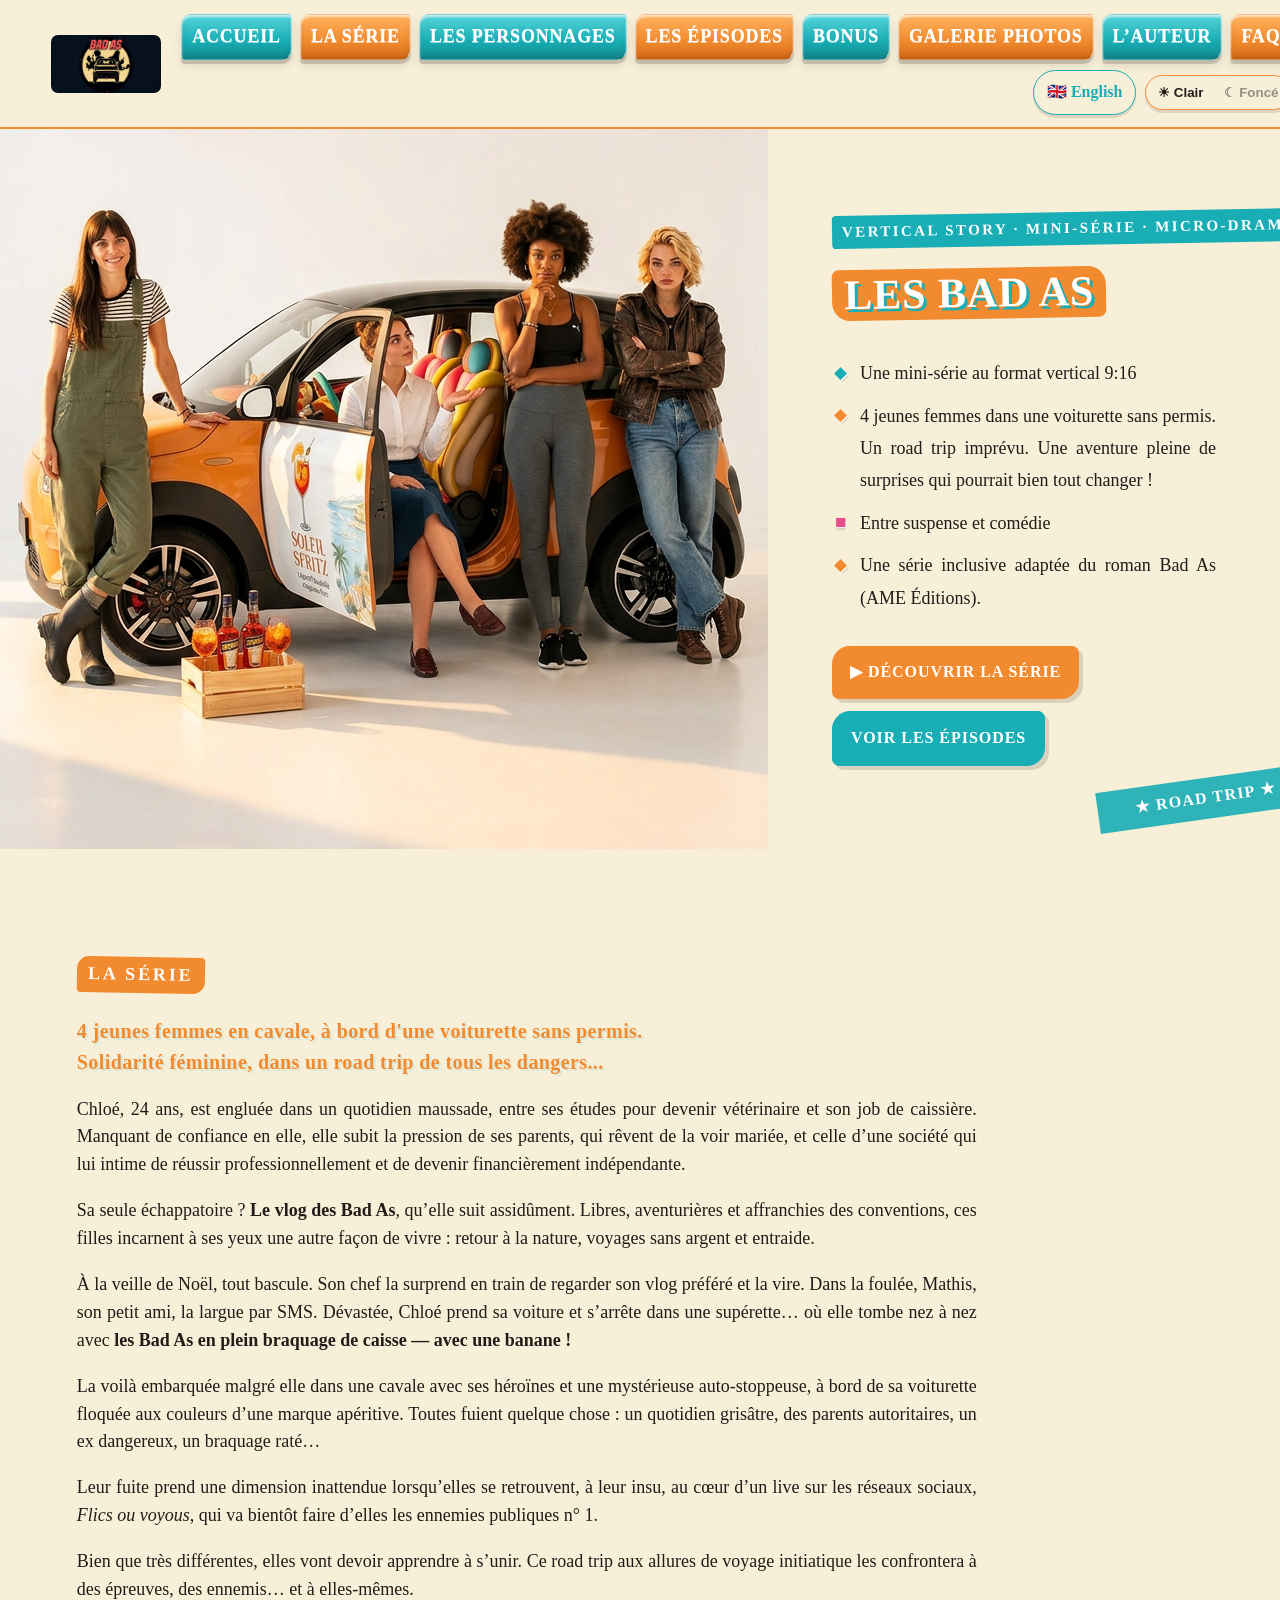
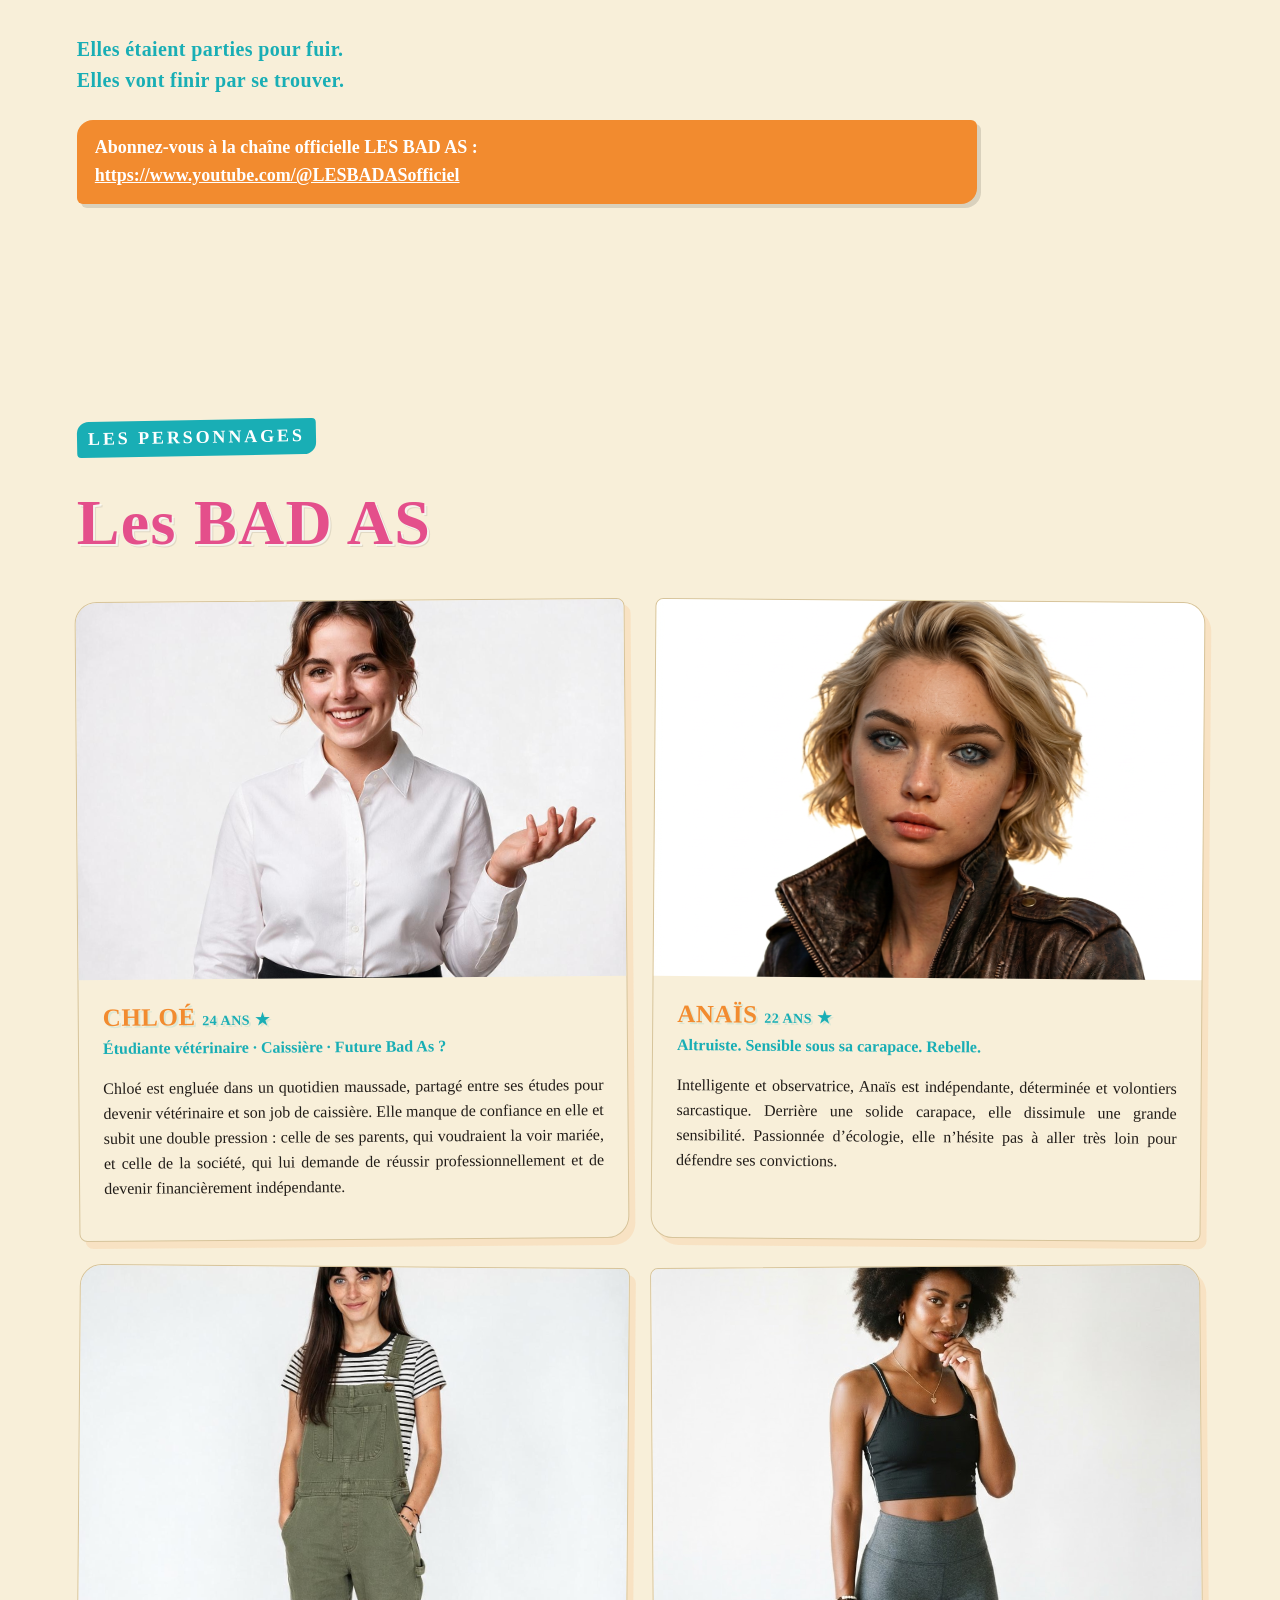
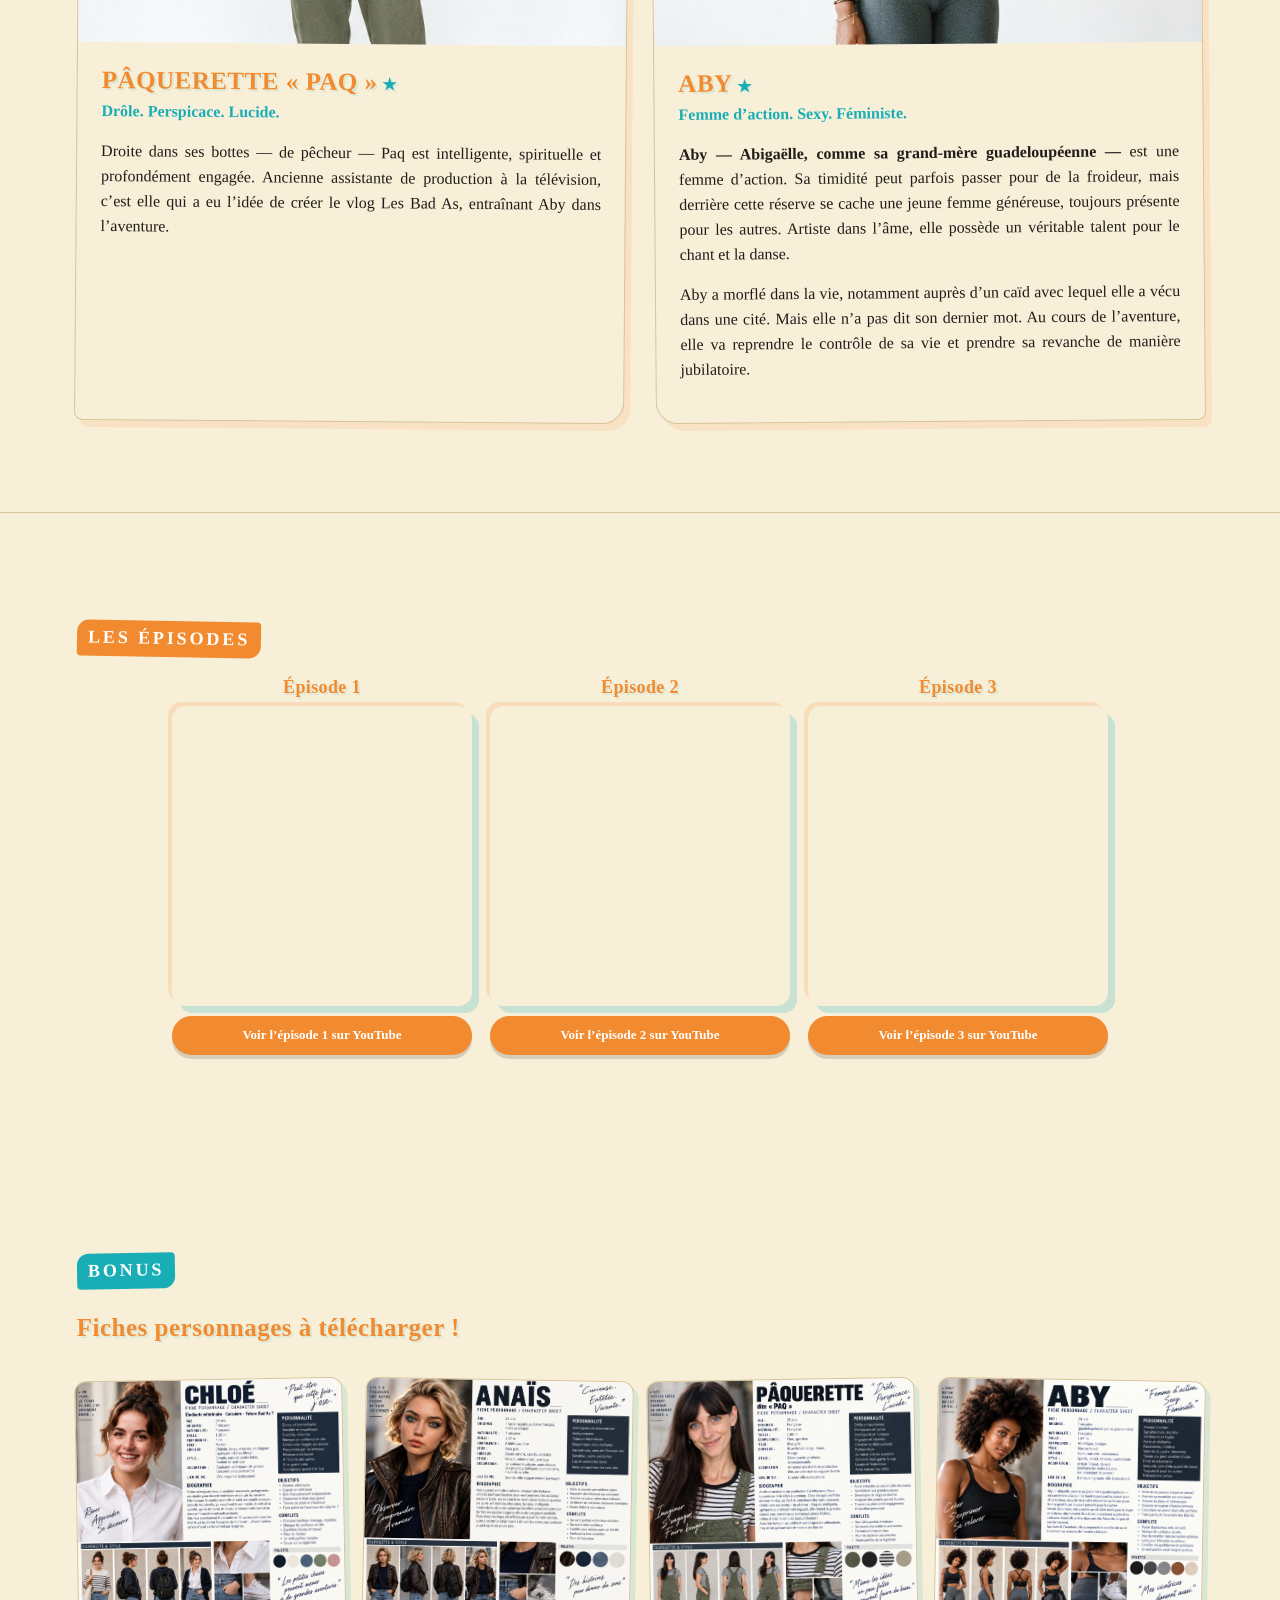
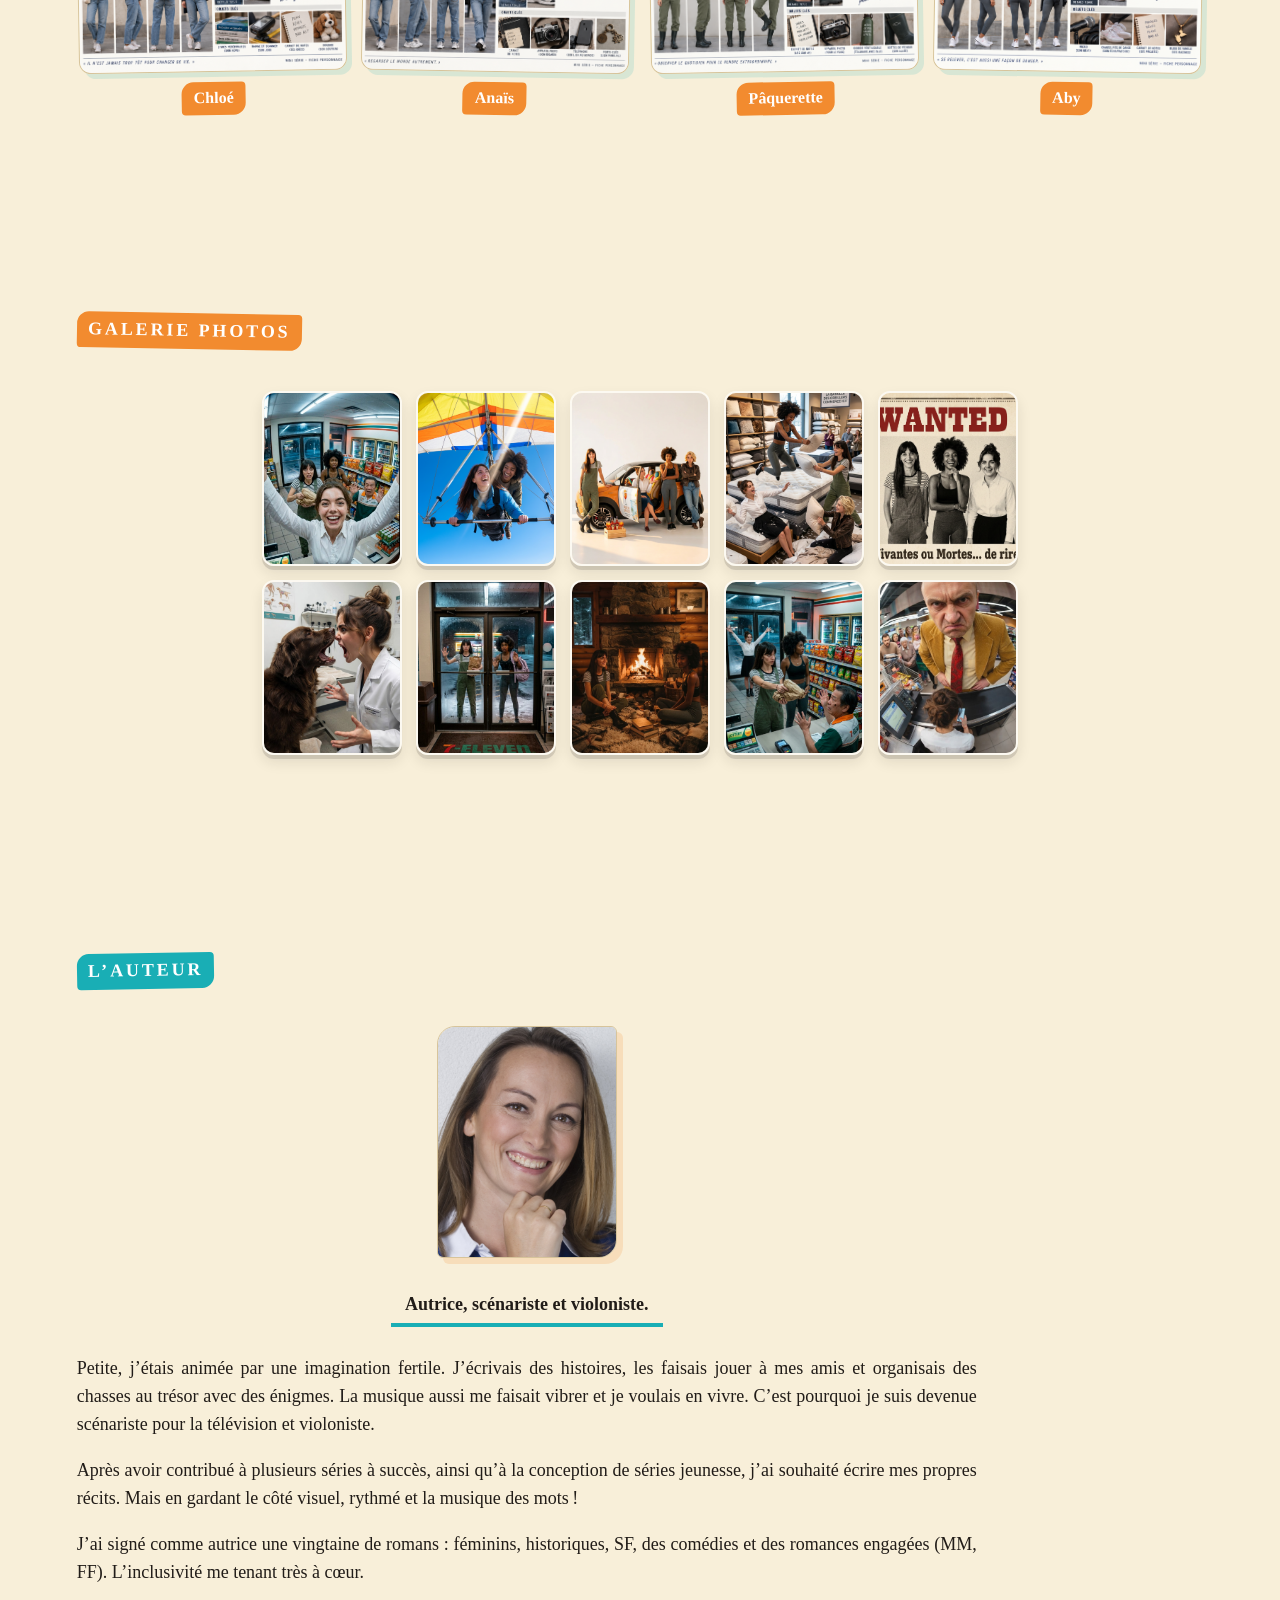
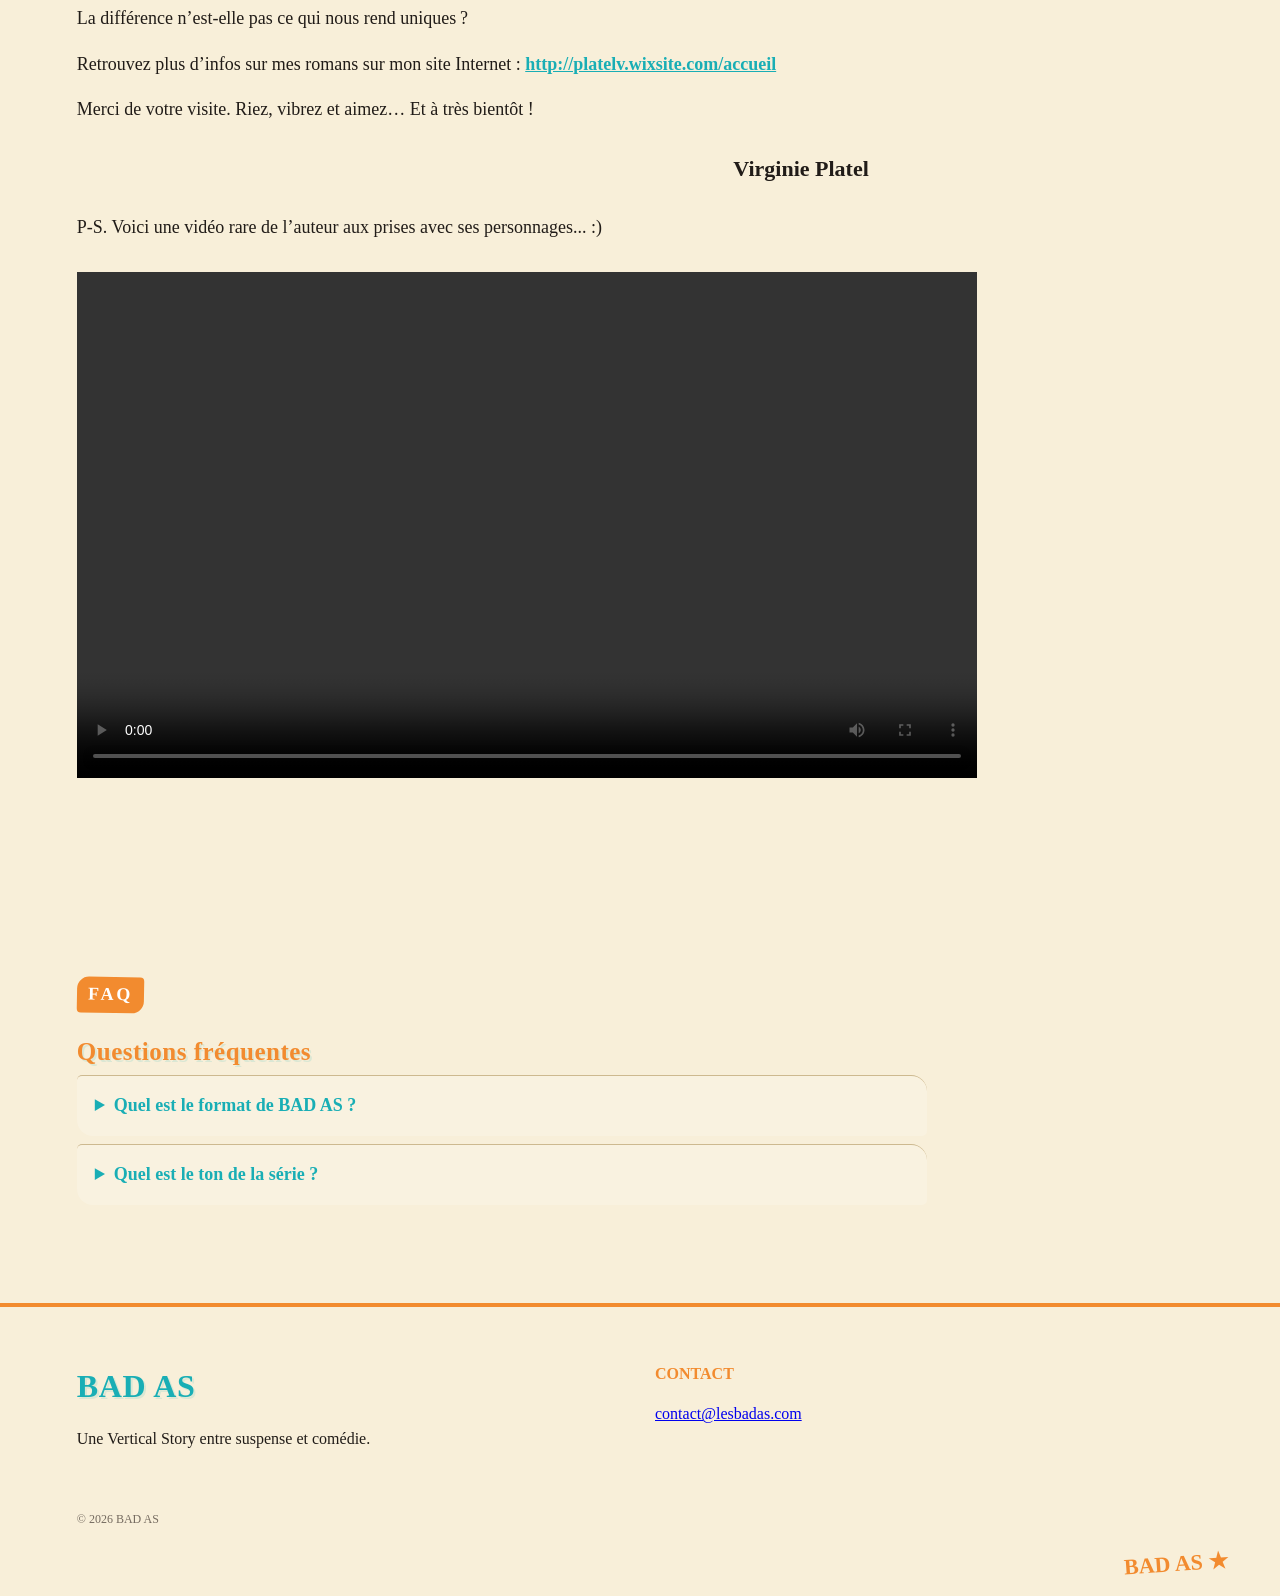
==== index.html @ dbd44d68 "Add privacy-friendly GoatCounter analytics" ====
<!doctype html>
<html lang="fr">
<head>
<meta charset="utf-8"><meta name="viewport" content="width=device-width,initial-scale=1">
<title>BAD AS — La mini-série</title>
<meta name="description" content="BAD AS, une Vertical Story entre suspense et comédie. Quatre femmes embarquées malgré elles dans un road trip.">
<meta property="og:type" content="website">
<meta property="og:site_name" content="LES BAD AS">
<meta property="og:title" content="LES BAD AS — La mini-série">
<meta property="og:description" content="4 jeunes femmes. Une voiturette sans permis. Un road trip imprévu… Une aventure qui pourrait bien tout changer !">
<meta property="og:url" content="https://lesbadas.com/">
<meta property="og:image" content="https://lesbadas.com/Bad%20as%203.png">
<meta property="og:image:alt" content="LES BAD AS">
<meta name="twitter:card" content="summary_large_image">
<meta name="twitter:title" content="LES BAD AS — La mini-série">
<meta name="twitter:description" content="4 jeunes femmes. Une voiturette sans permis. Un road trip imprévu… Une aventure qui pourrait bien tout changer !">
<meta name="twitter:image" content="https://lesbadas.com/Bad%20as%203.png">
<link rel="stylesheet" href="style.css">
<script data-goatcounter="https://lesbadas.goatcounter.com/count" async src="//gc.zgo.at/count.js"></script>
</head>
<body>
<header class="top"><a class="brand brand-logo" href="#accueil" aria-label="Les Bad As — Accueil"><img src="logo.jpg" alt="Logo Les Bad As"></a><button class="menu" aria-label="Menu">☰</button>
<nav><a href="#accueil">Accueil</a><a href="#serie">La série</a><a href="#personnages">Les Personnages</a><a href="#episodes">Les épisodes</a><a href="#bonus">Bonus</a><a href="#galerie">Galerie Photos</a><a href="#auteur">L’auteur</a><a href="#faq">FAQ</a></nav><a class="lang-toggle" href="en.html" aria-label="English version">🇬🇧 English</a><button class="theme-toggle" type="button" aria-label="Changer le thème" aria-pressed="false"><span>☀ Clair</span><span>☾ Foncé</span></button></header>
<main>
<section id="accueil" class="hero"><div class="hero-img"><img src="home.png" alt="Les quatre héroïnes de BAD AS devant leur voiture"></div>
<div class="hero-copy"><p class="kicker">VERTICAL STORY · MINI-SÉRIE · MICRO-DRAMA</p><h1>LES BAD AS</h1><div class="hero-intro hero-diamonds"><p>Une mini-série au format vertical 9:16</p><p>4 jeunes femmes dans une voiturette sans permis. Un road trip imprévu. Une aventure pleine de surprises qui pourrait bien tout changer !</p><p>Entre suspense et comédie</p><p>Une série inclusive adaptée du roman Bad As (AME Éditions).</p></div><div class="actions"><a class="btn" href="#serie">Découvrir la série</a><a class="btn ghost" href="#episodes">Voir les épisodes</a></div></div></section>
<section id="serie" class="section"><p class="eyebrow">La série</p><h2>4 jeunes femmes en cavale, à bord d'une voiturette sans permis.<br>Solidarité féminine, dans un road trip de tous les dangers...</h2>
<div class="story"><p>Chloé, 24 ans, est engluée dans un quotidien maussade, entre ses études pour devenir vétérinaire et son job de caissière. Manquant de confiance en elle, elle subit la pression de ses parents, qui rêvent de la voir mariée, et celle d’une société qui lui intime de réussir professionnellement et de devenir financièrement indépendante.</p><p>Sa seule échappatoire ? <strong>Le vlog des Bad As</strong>, qu’elle suit assidûment. Libres, aventurières et affranchies des conventions, ces filles incarnent à ses yeux une autre façon de vivre : retour à la nature, voyages sans argent et entraide.</p><p>À la veille de Noël, tout bascule. Son chef la surprend en train de regarder son vlog préféré et la vire. Dans la foulée, Mathis, son petit ami, la largue par SMS. Dévastée, Chloé prend sa voiture et s’arrête dans une supérette… où elle tombe nez à nez avec <strong>les Bad As en plein braquage de caisse — avec une banane !</strong></p><p>La voilà embarquée malgré elle dans une cavale avec ses héroïnes et une mystérieuse auto-stoppeuse, à bord de sa voiturette floquée aux couleurs d’une marque apéritive. Toutes fuient quelque chose : un quotidien grisâtre, des parents autoritaires, un ex dangereux, un braquage raté…</p><p>Leur fuite prend une dimension inattendue lorsqu’elles se retrouvent, à leur insu, au cœur d’un live sur les réseaux sociaux, <em>Flics ou voyous</em>, qui va bientôt faire d’elles les ennemies publiques n° 1.</p><p>Bien que très différentes, elles vont devoir apprendre à s’unir. Ce road trip aux allures de voyage initiatique les confrontera à des épreuves, des ennemis… et à elles-mêmes.</p><blockquote>Elles étaient parties pour fuir.<br>Elles vont finir par se trouver.</blockquote><p class="youtube-subscribe"><strong>Abonnez-vous à la chaîne officielle LES BAD AS :</strong><br><a href="https://www.youtube.com/@LESBADASofficiel" target="_blank" rel="noopener">https://www.youtube.com/@LESBADASofficiel</a></p></div></section>
<section id="personnages" class="section alt"><p class="eyebrow">Les personnages</p><h2>Les BAD AS</h2><div class="cards">
<article class="card"><img src="chloe.jpg" alt="Chloé"><div><h3>Chloé <small>24 ans</small></h3><b>Étudiante vétérinaire · Caissière · Future Bad As ?</b><p>Chloé est engluée dans un quotidien maussade, partagé entre ses études pour devenir vétérinaire et son job de caissière. Elle manque de confiance en elle et subit une double pression : celle de ses parents, qui voudraient la voir mariée, et celle de la société, qui lui demande de réussir professionnellement et de devenir financièrement indépendante.</p></div></article>
<article class="card"><img src="anais.png" alt="Anaïs"><div><h3>Anaïs <small>22 ans</small></h3><b>Altruiste. Sensible sous sa carapace. Rebelle.</b><p>Intelligente et observatrice, Anaïs est indépendante, déterminée et volontiers sarcastique. Derrière une solide carapace, elle dissimule une grande sensibilité. Passionnée d’écologie, elle n’hésite pas à aller très loin pour défendre ses convictions.</p></div></article>
<article class="card"><img src="paq.png" alt="Pâquerette, dite Paq"><div><h3>Pâquerette « Paq »</h3><b>Drôle. Perspicace. Lucide.</b><p>Droite dans ses bottes — de pêcheur — Paq est intelligente, spirituelle et profondément engagée. Ancienne assistante de production à la télévision, c’est elle qui a eu l’idée de créer le vlog Les Bad As, entraînant Aby dans l’aventure.</p></div></article>
<article class="card"><img src="aby.jpg" alt="Aby"><div><h3>Aby</h3><b>Femme d’action. Sexy. Féministe.</b><p><strong>Aby — Abigaëlle, comme sa grand-mère guadeloupéenne —</strong> est une femme d’action. Sa timidité peut parfois passer pour de la froideur, mais derrière cette réserve se cache une jeune femme généreuse, toujours présente pour les autres. Artiste dans l’âme, elle possède un véritable talent pour le chant et la danse.</p><p>Aby a morflé dans la vie, notamment auprès d’un caïd avec lequel elle a vécu dans une cité. Mais elle n’a pas dit son dernier mot. Au cours de l’aventure, elle va reprendre le contrôle de sa vie et prendre sa revanche de manière jubilatoire.</p></div></article>
</div></section>
<section id="episodes" class="section coming"><p class="eyebrow">Les épisodes</p><div class="episodes-grid">
<article class="episode-card"><h2>Épisode 1</h2><div class="episode-video"><iframe src="https://www.youtube.com/embed/qtg-PCr-9Xs" title="BAD AS — Épisode 1" loading="lazy" allow="accelerometer; autoplay; clipboard-write; encrypted-media; gyroscope; picture-in-picture; web-share" allowfullscreen></iframe></div><p class="episode-youtube"><a href="https://www.youtube.com/watch?v=qtg-PCr-9Xs&amp;list=PLMABTcB6hFZA" target="_blank" rel="noopener">Voir l’épisode 1 sur YouTube</a></p></article>
<article class="episode-card"><h2>Épisode 2</h2><div class="episode-video"><iframe src="https://www.youtube.com/embed/j_F7Ehw9FWA" title="BAD AS — Épisode 2" loading="lazy" allow="accelerometer; autoplay; clipboard-write; encrypted-media; gyroscope; picture-in-picture; web-share" allowfullscreen></iframe></div><p class="episode-youtube"><a href="https://www.youtube.com/watch?v=j_F7Ehw9FWA&amp;list=PLMABTcB6hFZA&amp;index=2" target="_blank" rel="noopener">Voir l’épisode 2 sur YouTube</a></p></article>
<article class="episode-card"><h2>Épisode 3</h2><div class="episode-video"><iframe src="https://www.youtube.com/embed/-G6mFnkX4d4" title="BAD AS — Épisode 3" loading="lazy" allowfullscreen></iframe></div><p class="episode-youtube"><a href="https://www.youtube.com/watch?v=-G6mFnkX4d4&amp;list=PLMABTcB6hFZA&amp;index=3" target="_blank" rel="noopener">Voir l’épisode 3 sur YouTube</a></p></article>
</div></section>
<section id="bonus" class="section bonus"><p class="eyebrow">Bonus</p><h2>Fiches personnages à télécharger !</h2><div class="bonus-sheets"><a href="Fiche%20perso%20Chloe%CC%81.png" download><img src="Fiche%20perso%20Chloe%CC%81.png" alt="Fiche personnage de Chloé"><span>Chloé</span></a><a href="Fiche%20perso%20Anai%CC%88s.png" download><img src="Fiche%20perso%20Anai%CC%88s.png" alt="Fiche personnage d’Anaïs"><span>Anaïs</span></a><a href="Fiche%20perso%20Paq.png" download><img src="Fiche%20perso%20Paq.png" alt="Fiche personnage de Pâquerette"><span>Pâquerette</span></a><a href="Fiche%20perso%20Aby.png" download><img src="Fiche%20perso%20Aby.png" alt="Fiche personnage d’Aby"><span>Aby</span></a></div></section>
<section id="galerie" class="section gallery-section"><p class="eyebrow">Galerie Photos</p><div class="photo-gallery"><a class="gallery-item" href="Bad%20as%201.png" target="_blank"><img src="Bad%20as%201.png" alt="LES BAD AS 1" loading="lazy"></a><a class="gallery-item" href="Bad%20as%202.png" target="_blank"><img src="Bad%20as%202.png" alt="LES BAD AS 2" loading="lazy"></a><a class="gallery-item" href="Bad%20as%203.png" target="_blank"><img src="Bad%20as%203.png" alt="LES BAD AS 3" loading="lazy"></a><a class="gallery-item" href="Bad%20as%204.png" target="_blank"><img src="Bad%20as%204.png" alt="LES BAD AS 4" loading="lazy"></a><a class="gallery-item" href="Bad%20as%205.png" target="_blank"><img src="Bad%20as%205.png" alt="LES BAD AS 5" loading="lazy"></a><a class="gallery-item" href="Bad%20as%206.jpg" target="_blank"><img src="Bad%20as%206.jpg" alt="LES BAD AS 6" loading="lazy"></a><a class="gallery-item" href="Bad%20as%207.png" target="_blank"><img src="Bad%20as%207.png" alt="LES BAD AS 7" loading="lazy"></a><a class="gallery-item" href="Bad%20as%208.jpg" target="_blank"><img src="Bad%20as%208.jpg" alt="LES BAD AS 8" loading="lazy"></a><a class="gallery-item" href="Bad%20as%209.png" target="_blank"><img src="Bad%20as%209.png" alt="LES BAD AS 9" loading="lazy"></a><a class="gallery-item" href="Bad%20as%2010.jpg" target="_blank"><img src="Bad%20as%2010.jpg" alt="LES BAD AS 10" loading="lazy"></a></div></section>
<section id="auteur" class="section auteur"><p class="eyebrow">L’auteur</p><div class="author-text"><img class="author-photo" src="Virginie-ID%20CV.jpg" alt="Virginie Platel"><p class="author-role"><strong>Autrice, scénariste et violoniste.</strong></p>
<p>Petite, j’étais animée par une imagination fertile. J’écrivais des histoires, les faisais jouer à mes amis et organisais des chasses au trésor avec des énigmes. La musique aussi me faisait vibrer et je voulais en vivre. C’est pourquoi je suis devenue scénariste pour la télévision et violoniste.</p>
<p>Après avoir contribué à plusieurs séries à succès, ainsi qu’à la conception de séries jeunesse, j’ai souhaité écrire mes propres récits. Mais en gardant le côté visuel, rythmé et la musique des mots !</p>
<p>J’ai signé comme autrice une vingtaine de romans&nbsp;: féminins, historiques, SF, des comédies et des romances engagées (MM, FF). L’inclusivité me tenant très à cœur. &nbsp;</p>
<p>La différence n’est-elle pas ce qui nous rend uniques ?</p>
<p>Retrouvez plus d’infos sur mes romans sur mon site Internet : <a href="http://platelv.wixsite.com/accueil" target="_blank" rel="noopener">http://platelv.wixsite.com/accueil</a></p>
<p>Merci de votre visite. Riez, vibrez et aimez… Et à très bientôt&nbsp;!</p>
<p class="author-signature">Virginie Platel</p>
<p>P-S. Voici une vidéo rare de l’auteur aux prises avec ses personnages... :)</p></div>
<div id="author-video" class="author-video"><video controls playsinline preload="metadata"><source src="Facebook%20Linkedin%20BA%20AUTEUR%20Bad%20As.mp4" type="video/mp4">Votre navigateur ne permet pas de lire cette vidéo.</video></div></section>
<section id="faq" class="section"><p class="eyebrow">FAQ</p><h2>Questions fréquentes</h2><details><summary>Quel est le format de BAD AS ?</summary><p>Une mini-série verticale composée d’épisodes d’environ une minute.</p></details><details><summary>Quel est le ton de la série ?</summary><p>BAD AS navigue entre suspense et comédie, sur fond de road trip et d’amitié.</p></details></section>
</main><footer id="contact"><div><strong>BAD AS</strong><p>Une Vertical Story entre suspense et comédie.</p></div><div><span>Contact</span><p><a href="mailto:contact@lesbadas.com">contact@lesbadas.com</a></p></div><p class="copy">© 2026 BAD AS</p></footer>
<script>document.querySelector('.menu').onclick=()=>document.querySelector('nav').classList.toggle('open');document.querySelectorAll('nav a').forEach(a=>a.onclick=()=>document.querySelector('nav').classList.remove('open'));const themeButton=document.querySelector('.theme-toggle');const savedTheme=localStorage.getItem('badas-theme');if(savedTheme==='dark'){document.body.classList.add('dark');themeButton.setAttribute('aria-pressed','true')}themeButton.onclick=()=>{const dark=document.body.classList.toggle('dark');themeButton.setAttribute('aria-pressed',String(dark));localStorage.setItem('badas-theme',dark?'dark':'light')};</script>
</body></html>
---- style.css ----
:root{--cream:#f3e8c8;--ink:#211c18;--turquoise:#19aeb5;--orange:#f28b2f;--muted:#756b60}*{box-sizing:border-box}html{scroll-behavior:smooth}body{margin:0;background:var(--cream);color:var(--ink);font-family:Arial,Helvetica,sans-serif;line-height:1.55}.top{position:sticky;top:0;z-index:10;display:flex;align-items:center;gap:28px;padding:15px 4vw;background:#f3e8c8f2;border-bottom:2px solid var(--orange);backdrop-filter:blur(12px)}.brand{display:flex;align-items:center;text-decoration:none;flex:0 0 auto}.brand-logo img{display:block;width:110px;height:58px;object-fit:cover;border-radius:7px}nav{margin-left:auto;display:flex;gap:20px;flex-wrap:wrap}nav a{color:var(--turquoise);text-decoration:none;font-size:18px;font-weight:900;text-transform:uppercase;letter-spacing:.045em}nav a:nth-child(even){color:var(--orange)}nav a:hover{color:var(--ink)}.menu{display:none;margin-left:auto;background:none;border:0;color:var(--turquoise);font-size:30px}.hero{display:grid;grid-template-columns:1.2fr .8fr;align-items:stretch;background:var(--cream)}.hero-img{height:clamp(480px,66vw,720px);overflow:hidden}.hero-img img{width:100%;height:100%;object-fit:cover;object-position:center 67%;display:block}.hero-copy{padding:4.5vw 5vw;display:flex;flex-direction:column;justify-content:center;background:var(--cream)}.logo{display:none}.kicker,.eyebrow{color:var(--turquoise);text-transform:uppercase;letter-spacing:.18em;font-weight:900;font-size:13px}.hero-copy .kicker{margin:0 0 12px;font-size:15px}.hero-intro{line-height:1.8}.hero h1,.section h2{font-size:clamp(34px,5vw,72px);line-height:1.02;margin:.25em 0;color:var(--orange)}.hero p{font-size:18px;max-width:650px;text-align:justify}.actions{display:flex;gap:12px;flex-wrap:wrap;margin-top:18px}.btn{background:var(--orange);color:#fff;text-decoration:none;padding:14px 18px;font-weight:900;text-transform:uppercase;letter-spacing:.06em}.btn.ghost{background:var(--turquoise);color:#fff;border:1px solid var(--turquoise)}.section{padding:90px max(6vw,24px);scroll-margin-top:80px}.section>h2{max-width:1050px}.section p,.card p,details p{text-align:justify}.story{max-width:900px;font-size:18px}.story blockquote{margin:50px 0 0;padding:20px 0 20px 25px;border-left:6px solid var(--orange);font-size:clamp(28px,4vw,50px);font-weight:900;line-height:1.05;color:var(--turquoise)}.alt{background:#eadbb7}.cards{display:grid;grid-template-columns:repeat(2,minmax(0,1fr));gap:26px;margin-top:45px}.card{background:#f8efd9;border:1px solid #d7c49b;overflow:hidden}.card img{width:100%;aspect-ratio:16/11;object-fit:cover;object-position:center 28%;display:block}.card div{padding:24px}.card h3{font-size:32px;color:var(--orange);margin:0 0 4px;text-transform:uppercase}.card h3 small{font-size:15px;color:var(--turquoise)}.card b{color:var(--turquoise)}.coming{min-height:46vh;border-top:1px solid #d7c49b}.coming h2{color:var(--orange)}details{max-width:850px;border-top:1px solid #cdb98f;padding:18px 0}summary{cursor:pointer;font-weight:900;color:var(--turquoise)}footer{padding:55px 6vw;border-top:4px solid var(--orange);display:grid;grid-template-columns:1fr 1fr;gap:30px;background:#e9d9b4}footer strong{font-size:32px;color:var(--turquoise)}footer span{color:var(--orange);font-weight:900;text-transform:uppercase}.copy{grid-column:1/-1;color:var(--muted);font-size:12px}@media(max-width:1200px){nav{gap:11px}nav a{font-size:16px}.brand-logo img{width:95px;height:50px}}@media(max-width:900px){.menu{display:block}nav{display:none;position:absolute;top:66px;left:0;right:0;background:var(--cream);padding:22px 5vw;flex-direction:column;border-bottom:2px solid var(--orange)}nav.open{display:flex}nav a{font-size:18px}.hero{grid-template-columns:1fr}.hero-img{height:62vw;min-height:330px;max-height:520px}.hero-copy{padding:45px 7vw}.cards{grid-template-columns:1fr}.section{padding-top:70px;padding-bottom:70px}footer{grid-template-columns:1fr}}.hero-copy h1{font-size:clamp(30px,3.3vw,48px);white-space:nowrap}#serie h2{font-size:clamp(30px,3.6vw,52px)}@media(max-width:520px){.hero-copy h1{font-size:clamp(26px,8.5vw,38px);white-space:nowrap}}.bonus h2{font-size:clamp(28px,3.3vw,48px);white-space:nowrap}.bonus-sheets{display:grid;grid-template-columns:repeat(4,minmax(0,1fr));gap:18px;margin-top:36px}.bonus-sheets a{display:block;color:var(--turquoise);font-weight:900;text-decoration:none;text-align:center}.bonus-sheets img{display:block;width:100%;height:auto;border:1px solid #d7c49b;margin-bottom:10px}.bonus-sheets a:hover{color:var(--orange)}@media(max-width:900px){.bonus h2{white-space:normal}.bonus-sheets{grid-template-columns:repeat(2,minmax(0,1fr))}}@media(max-width:520px){.bonus-sheets{grid-template-columns:1fr}}.theme-toggle{position:absolute;right:4vw;top:100%;margin-top:10px;display:flex;gap:4px;padding:4px;border:1px solid var(--orange);border-radius:24px;background:var(--cream);color:var(--ink);font-weight:900;cursor:pointer;box-shadow:0 4px 14px #0002}.theme-toggle span{padding:5px 8px}.theme-toggle span:last-child{opacity:.45}body.dark{--cream:#121212;--ink:#f3e8c8;--muted:#c4bba9;background:#121212;color:#f3e8c8}body.dark .top{background:#121212f2}body.dark .hero,body.dark .hero-copy{background:#121212}body.dark .alt{background:#1b1b1b}body.dark .card{background:#202020;border-color:#3b3b3b}body.dark footer{background:#191919;border-color:var(--orange)}body.dark details,body.dark .coming{border-color:#444}body.dark .theme-toggle{background:#1c1c1c;color:#f3e8c8}body.dark .theme-toggle span:first-child{opacity:.45}body.dark .theme-toggle span:last-child{opacity:1}@media(max-width:900px){.theme-toggle{right:76px;top:12px;margin:0;font-size:12px}.theme-toggle span{padding:4px}}
.lang-toggle{position:absolute;right:250px;top:100%;margin-top:10px;padding:9px 13px;border:1px solid var(--turquoise);border-radius:24px;background:var(--cream);color:var(--turquoise);font-weight:900;text-decoration:none;box-shadow:0 4px 14px #0002}.lang-toggle:hover{color:var(--orange);border-color:var(--orange)}body.dark .lang-toggle{background:#1c1c1c}@media(max-width:900px){.lang-toggle{right:245px;top:12px;margin:0;padding:7px 9px;font-size:12px}}@media(max-width:520px){.lang-toggle{right:70px;top:66px}.theme-toggle{right:10px}}
.author-photo{display:block;width:180px;max-width:45vw;height:auto;margin:20px auto 28px;border:1px solid #d7c49b}.author-text{max-width:900px;font-size:18px}.author-text p{text-align:justify;text-justify:inter-word;hyphens:auto;word-break:normal;overflow-wrap:break-word}.author-text a{color:var(--turquoise);font-weight:700}.author-text a:hover{color:var(--orange)}.author-signature{text-align:right!important;font-size:22px;font-weight:700;margin:28px 12% 28px 0}.author-video{max-width:900px;margin-top:30px}.author-video video,.author-video iframe{width:100%;height:auto;aspect-ratio:16/9;border:0;display:block}
@media(max-width:520px){.author-photo{width:140px;max-width:50vw}.author-text p{text-align:justify;text-justify:inter-word}}
.author-text .author-role{text-align:center!important;margin-top:0;margin-bottom:28px}
/* Author portrait: centered within the same text column */
.author .author-photo{display:block;margin:20px auto 16px!important}.author .author-text{margin-left:auto;margin-right:auto}.author .author-text .author-role{text-align:center!important;margin:0 auto 28px!important}

/* Author section: use one consistent content width so portrait, role and body align */
.author .author-text,.author .author-video{max-width:none;width:100%;margin-left:auto;margin-right:auto}.author .author-photo{margin-left:auto!important;margin-right:auto!important}.author .author-text .author-role{width:100%;text-align:center!important}

/* Pétillant BAD AS refresh */
body{font-family:"Comic Sans MS","Comic Sans",cursive}.hero h1,.section h2,.card h3,footer strong{letter-spacing:.02em;text-shadow:2px 2px 0 rgba(25,174,181,.13)}.hero h1{transform:rotate(-1deg);display:inline-block}.eyebrow,.kicker{font-family:"Comic Sans MS","Comic Sans",cursive;letter-spacing:.16em}.btn{border-radius:18px 7px 18px 7px;box-shadow:4px 4px 0 rgba(33,28,24,.14);transition:transform .18s ease,box-shadow .18s ease}.btn:hover{transform:translateY(-3px) rotate(-1deg);box-shadow:6px 7px 0 rgba(33,28,24,.12)}.btn.ghost:hover{transform:translateY(-3px) rotate(1deg)}.card{border-radius:22px 8px 22px 8px;box-shadow:6px 7px 0 rgba(242,139,47,.13);transition:transform .2s ease}.card:nth-child(even){border-radius:8px 22px 8px 22px}.card:hover{transform:translateY(-5px) rotate(-.35deg)}.bonus-sheets a:nth-child(odd){transform:rotate(-1deg)}.bonus-sheets a:nth-child(even){transform:rotate(1deg)}.bonus-sheets img{border-radius:12px;box-shadow:5px 5px 0 rgba(25,174,181,.14)}.story blockquote{transform:rotate(-.5deg)}summary{font-size:18px}.author-photo{border-radius:18px 6px 18px 6px;box-shadow:6px 6px 0 rgba(242,139,47,.18)}
@media(max-width:520px){.card:hover,.btn:hover,.btn.ghost:hover{transform:none}}

/* BAD AS — série / pop / road trip */
.hero-copy{position:relative;overflow:hidden}.hero-copy:after{content:"★  ROAD TRIP  ★";position:absolute;right:-34px;bottom:30px;padding:8px 38px;background:var(--turquoise);color:#fff;font-weight:900;letter-spacing:.08em;transform:rotate(-8deg);opacity:.9}.hero-copy .kicker{display:inline-block;width:max-content;padding:5px 10px;background:var(--turquoise);color:#fff;border-radius:4px;transform:rotate(-1deg)}.hero h1{padding:3px 12px 5px;background:var(--orange);color:#fff!important;text-shadow:3px 3px 0 var(--turquoise);border-radius:7px 18px 7px 18px;width:max-content}.section>.eyebrow{display:inline-block;padding:4px 11px;background:var(--turquoise);color:#fff;border-radius:12px 4px 12px 4px;transform:rotate(-1deg)}.section:nth-of-type(even)>.eyebrow{background:var(--orange);transform:rotate(1deg)}.section h2{position:relative}.cards .card:nth-child(1),.cards .card:nth-child(4){transform:rotate(-.45deg)}.cards .card:nth-child(2),.cards .card:nth-child(3){transform:rotate(.45deg)}.cards .card:hover{transform:translateY(-6px) rotate(0deg)}.card h3:after{content:" ★";color:var(--turquoise);font-size:.65em}.actions .btn:first-child:before{content:"▶ ";}.bonus-sheets span{display:inline-block;background:var(--orange);color:#fff;padding:4px 12px;border-radius:12px 4px 12px 4px}.author-role strong{display:inline-block;padding:5px 14px;border-bottom:4px solid var(--turquoise)}details{background:rgba(255,255,255,.18);padding:16px 18px;margin:8px 0;border-radius:5px 16px 5px 16px}body.dark details{background:rgba(255,255,255,.04)}footer{position:relative;overflow:hidden}footer:after{content:"BAD AS ★";position:absolute;right:4vw;bottom:14px;color:var(--orange);font-size:22px;font-weight:900;transform:rotate(-4deg)}
@media(max-width:900px){.hero-copy:after{font-size:12px;right:-48px;bottom:18px}.cards .card:nth-child(n){transform:none}}@media(max-width:520px){.hero-copy:after{display:none}.hero h1{max-width:100%;padding-left:8px;padding-right:8px}}

/* Navigation tabs — playful raised effect */
nav a{display:inline-block;padding:7px 10px;border-radius:10px 4px 10px 4px;text-shadow:1px 1px 0 rgba(255,255,255,.7);box-shadow:0 3px 0 rgba(33,28,24,.16);transition:transform .16s ease,box-shadow .16s ease,background .16s ease}nav a:nth-child(odd){background:rgba(25,174,181,.09)}nav a:nth-child(even){background:rgba(242,139,47,.10)}nav a:hover{transform:translateY(-2px);box-shadow:0 5px 0 rgba(33,28,24,.18);background:#fff8}nav a:active{transform:translateY(2px);box-shadow:0 1px 0 rgba(33,28,24,.16)}body.dark nav a{text-shadow:1px 1px 0 #000}body.dark nav a:hover{background:rgba(255,255,255,.08)}

/* Navigation — stronger glossy candy / padded-seat effect */
nav a{position:relative;z-index:2;padding:8px 12px;border:1px solid rgba(255,255,255,.55);border-bottom-color:rgba(33,28,24,.22);text-shadow:0 1px 0 rgba(255,255,255,.55);box-shadow:inset 0 2px 2px rgba(255,255,255,.65),inset 0 -3px 5px rgba(33,28,24,.13),0 4px 0 rgba(33,28,24,.18),0 6px 10px rgba(33,28,24,.10);touch-action:manipulation;-webkit-tap-highlight-color:transparent}nav a:nth-child(odd){background:linear-gradient(180deg,#55d5da 0%,var(--turquoise) 58%,#118b91 100%);color:#fff}nav a:nth-child(even){background:linear-gradient(180deg,#ffb35f 0%,var(--orange) 58%,#d76b16 100%);color:#fff}nav a:hover{color:#fff;background-position:center;box-shadow:inset 0 2px 3px rgba(255,255,255,.75),inset 0 -4px 6px rgba(33,28,24,.14),0 6px 0 rgba(33,28,24,.18),0 8px 13px rgba(33,28,24,.13)}nav a:active{transform:translateY(3px);box-shadow:inset 0 2px 5px rgba(33,28,24,.15),0 1px 0 rgba(33,28,24,.18)}body.dark nav a{text-shadow:0 1px 1px rgba(0,0,0,.45)}
/* Decorative layers must never block links or buttons */
.hero-copy:after,footer:after,.card h3:after{pointer-events:none}.btn,.lang-toggle,.theme-toggle,.menu,nav a,.bonus-sheets a,summary{position:relative;z-index:3;touch-action:manipulation}

/* Header balance + golden-hour light palette */
:root{--cream:#f8efd9}
.top{align-items:center;gap:18px}
nav{margin-left:auto;margin-right:0;flex:1;justify-content:space-between;gap:8px}
nav a{padding-left:10px;padding-right:10px;white-space:nowrap}
/* Place language/theme controls below the header, above the hero copy */
.lang-toggle{right:180px;top:calc(100% + 14px);margin-top:0}
.theme-toggle{right:4vw;top:calc(100% + 14px);margin-top:0}
@media(min-width:901px){.hero-copy{padding-top:82px}}
@media(max-width:1200px){nav{gap:5px}nav a{font-size:14px;padding-left:7px;padding-right:7px}}
@media(max-width:900px){nav{margin:0;justify-content:flex-start}.lang-toggle{right:145px;top:calc(100% + 8px);margin:0}.theme-toggle{right:12px;top:calc(100% + 8px);margin:0}.hero-copy{padding-top:82px}}
@media(max-width:520px){.lang-toggle{left:7vw;right:auto;top:calc(100% + 8px)}.theme-toggle{right:7vw;top:calc(100% + 8px)}}

/* Header v2 — clean two-row layout, controls never overlap navigation */
:root{--cream:#f8efd9}
body,.top,.hero,.hero-copy{background:var(--cream)}
.alt,footer{background:#f8efd9}
.top{position:sticky;display:grid;grid-template-columns:auto 1fr;grid-template-rows:auto auto;column-gap:20px;row-gap:10px;padding:14px 4vw 12px;background:var(--cream)!important}
.brand{grid-column:1;grid-row:1 / span 2;align-self:center}
nav{grid-column:2;grid-row:1;display:flex;margin:0;width:100%;justify-content:space-between;align-items:center;gap:8px;flex-wrap:nowrap}
.lang-toggle,.theme-toggle{position:static!important;margin:0!important;top:auto!important;right:auto!important;left:auto!important;box-shadow:0 3px 0 rgba(33,28,24,.12)}
.lang-toggle{grid-column:2;grid-row:2;justify-self:end;margin-right:155px!important}
.theme-toggle{grid-column:2;grid-row:2;justify-self:end}
.hero-copy{padding-top:4.5vw}
@media(max-width:1200px) and (min-width:901px){nav a{font-size:13px;padding:7px 6px}.top{column-gap:12px;padding-left:2vw;padding-right:2vw}.brand-logo img{width:88px}}
@media(max-width:900px){.top{display:flex;align-items:center;gap:10px;padding:12px 4vw}.brand{display:flex}.menu{display:block;margin-left:auto}nav{display:none;position:absolute;top:100%;left:0;right:0;width:100%;background:var(--cream);padding:18px 5vw;flex-direction:column;align-items:stretch;border-bottom:2px solid var(--orange);z-index:20}nav.open{display:flex}.lang-toggle,.theme-toggle{position:absolute!important;top:calc(100% + 8px)!important}.lang-toggle{left:5vw!important;right:auto!important;margin:0!important}.theme-toggle{right:5vw!important}.hero-copy{padding-top:82px}}

/* Mobile readability + keep hero faces clear of language/theme controls */
@media(max-width:900px){
  html,body,button,a,input,textarea,select,summary{font-family:"Comic Sans MS","Comic Sans",cursive!important}
  nav a,.lang-toggle,.theme-toggle,.btn,.eyebrow,.kicker,.card h3,.section h2,.hero h1{font-family:"Comic Sans MS","Comic Sans",cursive!important}
  .hero{padding-top:58px}
  .hero-img{height:62vw;min-height:330px;max-height:520px}
  .hero-img img{object-position:center 67%}
}
@media(max-width:520px){
  .hero{padding-top:62px}
  .hero-img{min-height:360px;height:78vw}
}

/* Mobile font fallback: phones without Comic Sans MS must stay readable */
@media(max-width:900px){
  html,body,button,a,input,textarea,select,summary,
  nav a,.lang-toggle,.theme-toggle,.btn,.eyebrow,.kicker,.card h3,.section h2,.hero h1,
  .hero-copy,.story,.card,.author-text,details,footer{
    font-family:"Comic Sans MS","Comic Sans","Chalkboard SE","Arial Rounded MT Bold",Arial,sans-serif!important;
    font-style:normal!important;
  }
  .hero h1,.section h2,.card h3,nav a,.eyebrow,.kicker{font-style:normal!important}
}

/* Homepage diamond-painting bullets */
.hero-diamonds{margin:18px 0 4px}.hero-diamonds p{position:relative;margin:10px 0;padding-left:28px}.hero-diamonds p:before{content:"◆";position:absolute;left:2px;top:.02em;font-size:17px;color:var(--turquoise);text-shadow:1px 1px 0 #fff,2px 2px 0 rgba(33,28,24,.14)}.hero-diamonds p:nth-child(even):before{color:var(--orange)}.hero-diamonds p:nth-child(3n):before{transform:rotate(45deg);color:#e44f8b}body.dark .hero-diamonds p:before{text-shadow:1px 1px 0 #000,2px 2px 0 rgba(255,255,255,.08)}

/* Series headline — more compact */
#serie h2{font-size:clamp(26px,2.8vw,42px);line-height:1.12}

/* Series closing quote — more compact */
#serie .story blockquote{font-size:clamp(23px,3vw,38px);line-height:1.12}

/* Series typography balance — match action-button scale */
#serie h2{font-size:18px!important;line-height:1.55!important;letter-spacing:.02em}
#serie .story blockquote{font-size:18px!important;line-height:1.55!important;letter-spacing:.02em}
@media(max-width:520px){#serie h2,#serie .story blockquote{font-size:17px!important}}

/* Series typography fine-tuning */
#serie h2,#serie .story blockquote{font-size:20px!important}
@media(max-width:520px){#serie h2,#serie .story blockquote{font-size:19px!important}}

/* Series closing line + official YouTube callout */
#serie .story blockquote{margin-top:30px;padding:0;border-left:0!important;transform:none}
#serie .youtube-subscribe{margin-top:24px;padding:14px 18px;background:var(--orange);color:#fff;border-radius:16px 6px 16px 6px;font-size:18px;font-weight:900;text-align:left;box-shadow:4px 4px 0 rgba(33,28,24,.14)}
#serie .youtube-subscribe a{color:#fff;text-decoration:underline;overflow-wrap:anywhere}

/* Section labels — same visual size as main action buttons */
.section>.eyebrow{font-size:18px!important;font-weight:900}
@media(max-width:520px){.section>.eyebrow{font-size:17px!important}}

/* Character names — slightly more discreet */
.card h3{font-size:25px!important;line-height:1.15}
.card h3 small{font-size:14px!important}
@media(max-width:520px){.card h3{font-size:23px!important}}

/* Secondary section headlines — more compact */
#episodes h2,#bonus h2,#galerie h2,#faq h2{font-size:25px!important;line-height:1.2}
@media(max-width:520px){#episodes h2,#bonus h2,#galerie h2,#faq h2{font-size:23px!important}}

/* Episodes */
.episode-video{width:min(100%,430px);aspect-ratio:9/16;margin:24px auto 16px;border-radius:22px;overflow:hidden;box-shadow:7px 7px 0 rgba(25,174,181,.22),-4px -4px 0 rgba(242,139,47,.18)}
.episode-video iframe{display:block;width:100%;height:100%;border:0}
.episode-youtube{text-align:center;margin:14px 0 0;font-weight:900}
.episode-youtube a{display:inline-block;padding:10px 16px;border-radius:999px;background:var(--orange);color:#fff;text-decoration:none;box-shadow:0 4px 0 rgba(33,28,24,.16)}

/* Episodes — compact thumbnails */
.episode-video{width:min(100%,240px)!important;margin:18px auto 10px!important;border-radius:16px!important}
.episode-youtube{text-align:center!important;margin:10px auto 28px!important}
.episode-youtube a{font-size:15px!important;text-align:center}
@media(max-width:520px){.episode-video{width:min(72vw,210px)!important}.episode-youtube a{font-size:14px!important}}

/* English Series — match the compact French typography */
#series h2,#series .story blockquote{font-size:20px!important;line-height:1.55!important;letter-spacing:.02em}
@media(max-width:520px){#series h2,#series .story blockquote{font-size:19px!important}}

/* English Series mobile — force compact size on all phones/tablets */
@media(max-width:900px){
  #series.section h2{font-size:19px!important;line-height:1.45!important}
  #series .story blockquote{font-size:19px!important;line-height:1.45!important;margin-top:30px;padding:0!important;border-left:0!important;transform:none!important}
}

/* Episodes — compact 3-column gallery inspired by streaming cards */
#episodes{display:grid;grid-template-columns:repeat(3,minmax(0,1fr));gap:22px;align-items:start}
#episodes>.eyebrow{grid-column:1/-1;justify-self:start;margin-bottom:2px}
#episodes>h2{font-size:18px!important;margin:0 0 8px;text-align:center;grid-row:auto}
#episodes>.episode-video{width:100%!important;aspect-ratio:1/1!important;margin:0!important;border-radius:16px!important;box-shadow:4px 4px 0 rgba(25,174,181,.18)!important}
#episodes>.episode-video iframe{width:100%;height:100%}
#episodes>.episode-youtube{margin:0 0 16px!important;text-align:center!important}
#episodes>.episode-youtube a{font-size:13px!important;padding:9px 12px!important;width:100%;box-sizing:border-box}
/* Place each episode title, thumbnail and button in the same column */
#episodes>h2:nth-of-type(1),#episodes>.episode-video:nth-of-type(1),#episodes>.episode-youtube:nth-of-type(1){grid-column:1}
#episodes>h2:nth-of-type(2),#episodes>.episode-video:nth-of-type(2),#episodes>.episode-youtube:nth-of-type(2){grid-column:2}
#episodes>h2:nth-of-type(3),#episodes>.episode-video:nth-of-type(3),#episodes>.episode-youtube:nth-of-type(3){grid-column:3}
@media(max-width:700px){
 #episodes{grid-template-columns:repeat(3,minmax(0,1fr));gap:8px;padding-left:3vw;padding-right:3vw}
 #episodes>h2{font-size:14px!important;margin-bottom:3px}
 #episodes>.episode-video{border-radius:10px!important}
 #episodes>.episode-youtube a{font-size:10px!important;line-height:1.2;padding:7px 3px!important;box-shadow:0 2px 0 rgba(33,28,24,.16)}
}

/* Episodes grid fix — cards stay aligned */
#episodes{display:block!important}
#episodes>.eyebrow{display:inline-block!important;margin-bottom:20px}
.episodes-grid{display:grid!important;grid-template-columns:repeat(3,minmax(0,1fr))!important;gap:18px!important;align-items:start!important;width:100%}
.episode-card{min-width:0;text-align:center}
#episodes .episode-card h2{font-size:18px!important;line-height:1.2;margin:0 0 8px!important}
#episodes .episode-card .episode-video{width:100%!important;aspect-ratio:1/1!important;margin:0 auto 10px!important;border-radius:14px!important;overflow:hidden}
#episodes .episode-card .episode-video iframe{display:block;width:100%!important;height:100%!important;border:0}
#episodes .episode-card .episode-youtube{margin:0!important;text-align:center!important}
#episodes .episode-card .episode-youtube a{display:block!important;width:100%!important;box-sizing:border-box;font-size:13px!important;padding:9px 6px!important}
@media(max-width:700px){.episodes-grid{gap:7px!important}.section#episodes{padding-left:3vw!important;padding-right:3vw!important}#episodes .episode-card h2{font-size:13px!important}#episodes .episode-card .episode-video{border-radius:9px!important;margin-bottom:6px!important}#episodes .episode-card .episode-youtube a{font-size:9px!important;line-height:1.15!important;padding:7px 2px!important}}

/* Episodes — definitive horizontal row */
#episodes .episodes-grid{display:flex!important;flex-direction:row!important;flex-wrap:nowrap!important;align-items:flex-start!important;justify-content:center!important;gap:18px!important;width:100%!important}
#episodes .episode-card{display:block!important;flex:1 1 0!important;width:0!important;max-width:300px!important;min-width:0!important;margin:0!important;float:none!important;transform:none!important}
@media(max-width:700px){#episodes .episodes-grid{gap:6px!important}#episodes .episode-card{flex:1 1 0!important;width:0!important;max-width:none!important}}

/* Characters title — pink accent matching the homepage diamond */
#personnages>h2,#characters>h2{color:#e44f8b!important;text-shadow:2px 2px 0 rgba(255,255,255,.7),3px 3px 0 rgba(33,28,24,.10)}
body.dark #personnages>h2,body.dark #characters>h2{text-shadow:2px 2px 0 rgba(0,0,0,.45)}

/* Photo gallery — LES BAD AS */
.photo-gallery{display:grid;grid-template-columns:repeat(5,minmax(0,1fr));gap:14px;margin-top:24px}
.gallery-item{display:block;text-decoration:none;color:var(--ink);text-align:center;min-width:0}
.gallery-item img{display:block;width:100%;aspect-ratio:4/5;object-fit:cover;border-radius:14px;border:2px solid rgba(255,255,255,.65);box-shadow:0 4px 0 rgba(33,28,24,.13),0 7px 14px rgba(33,28,24,.10);transition:transform .18s ease}
.gallery-item:hover img{transform:translateY(-3px) rotate(-1deg)}
.gallery-item span{display:block;margin-top:7px;font-size:12px;font-weight:700}
body.dark .gallery-item{color:#fff}
@media(max-width:900px){.photo-gallery{grid-template-columns:repeat(3,minmax(0,1fr));gap:9px}.gallery-item img{border-radius:10px}.gallery-item span{font-size:10px;margin-top:5px}}

/* Gallery — force genuinely small thumbnails */
.photo-gallery{display:grid!important;grid-template-columns:repeat(5,140px)!important;justify-content:center!important;gap:14px!important;width:100%!important}
.photo-gallery .gallery-item{display:block!important;width:140px!important;max-width:140px!important;margin:0!important}
.photo-gallery .gallery-item img{display:block!important;width:140px!important;height:175px!important;max-width:140px!important;object-fit:cover!important;margin:0!important;border-radius:12px!important}
@media(max-width:900px){.photo-gallery{grid-template-columns:repeat(3,90px)!important;gap:8px!important}.photo-gallery .gallery-item{width:90px!important;max-width:90px!important}.photo-gallery .gallery-item img{width:90px!important;height:112px!important;max-width:90px!important}}
@media(max-width:340px){.photo-gallery{grid-template-columns:repeat(3,82px)!important}.photo-gallery .gallery-item,.photo-gallery .gallery-item img{width:82px!important;max-width:82px!important}.photo-gallery .gallery-item img{height:103px!important}}
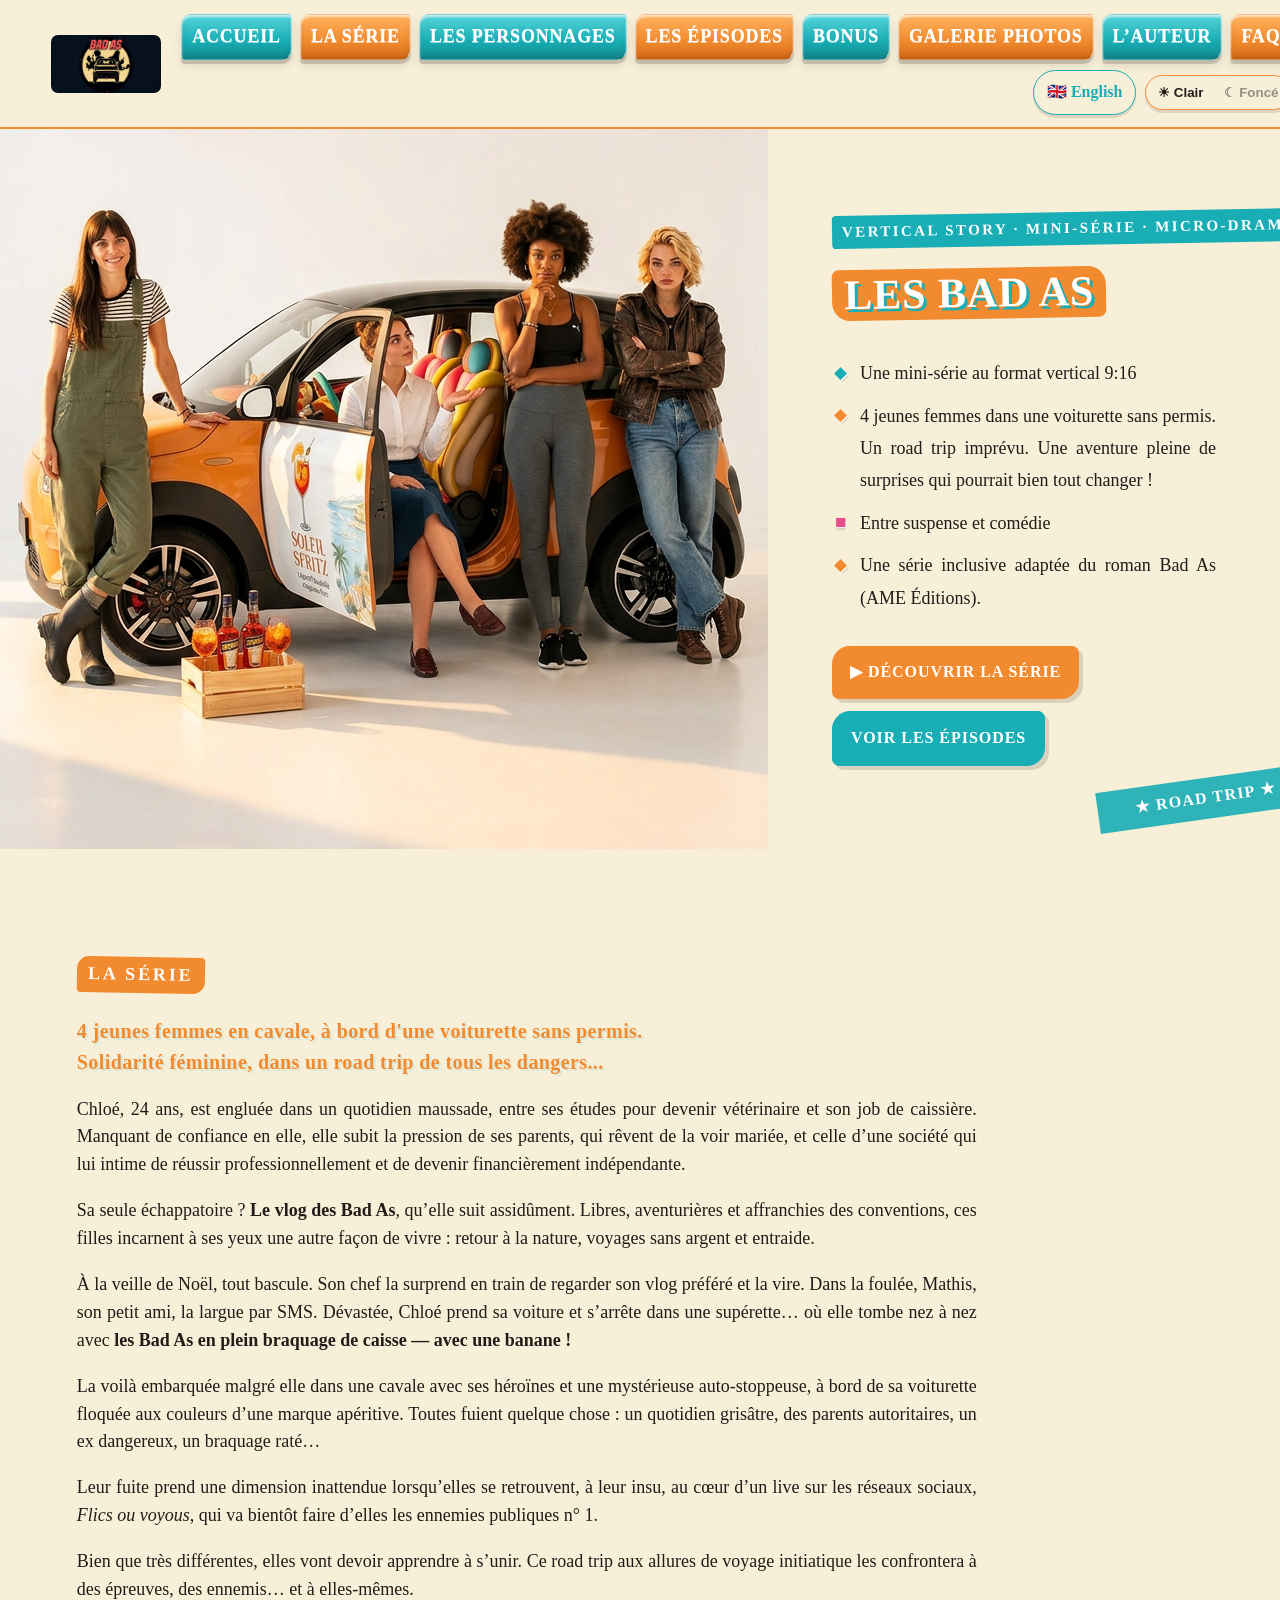
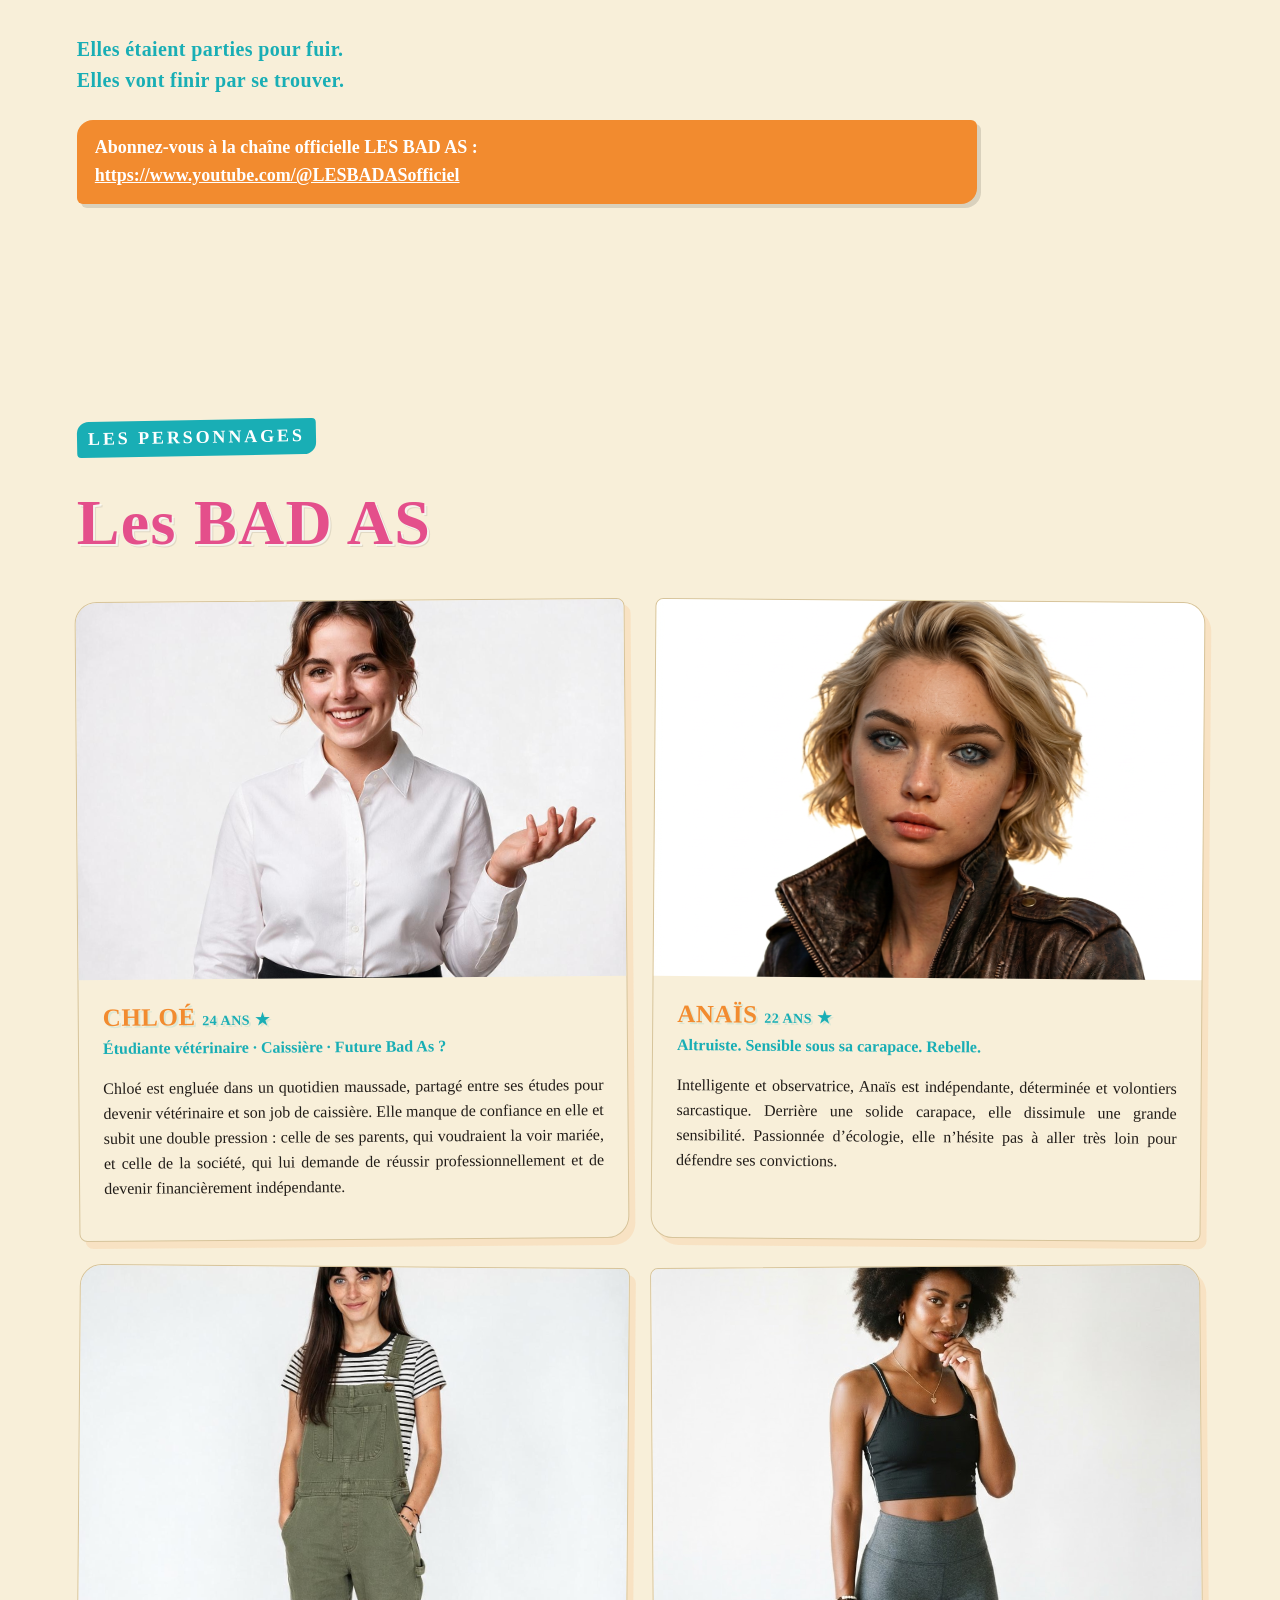
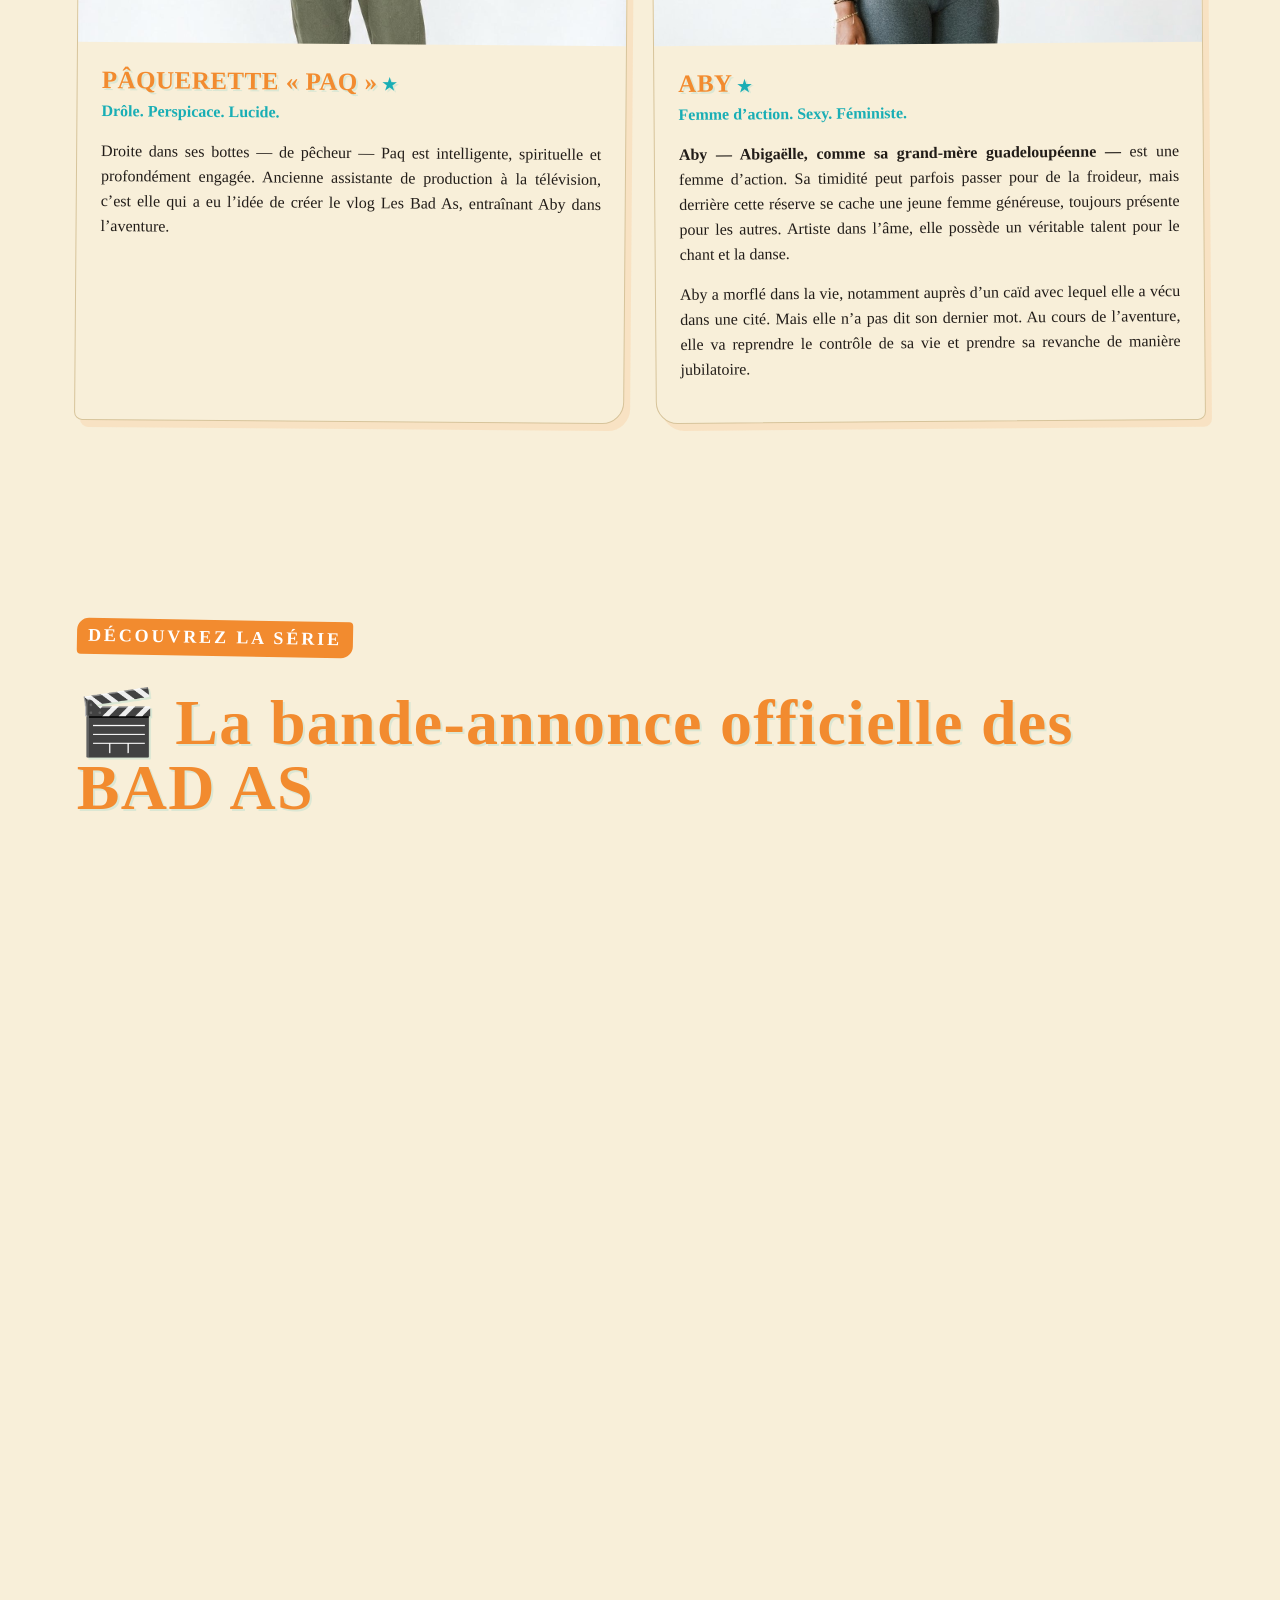
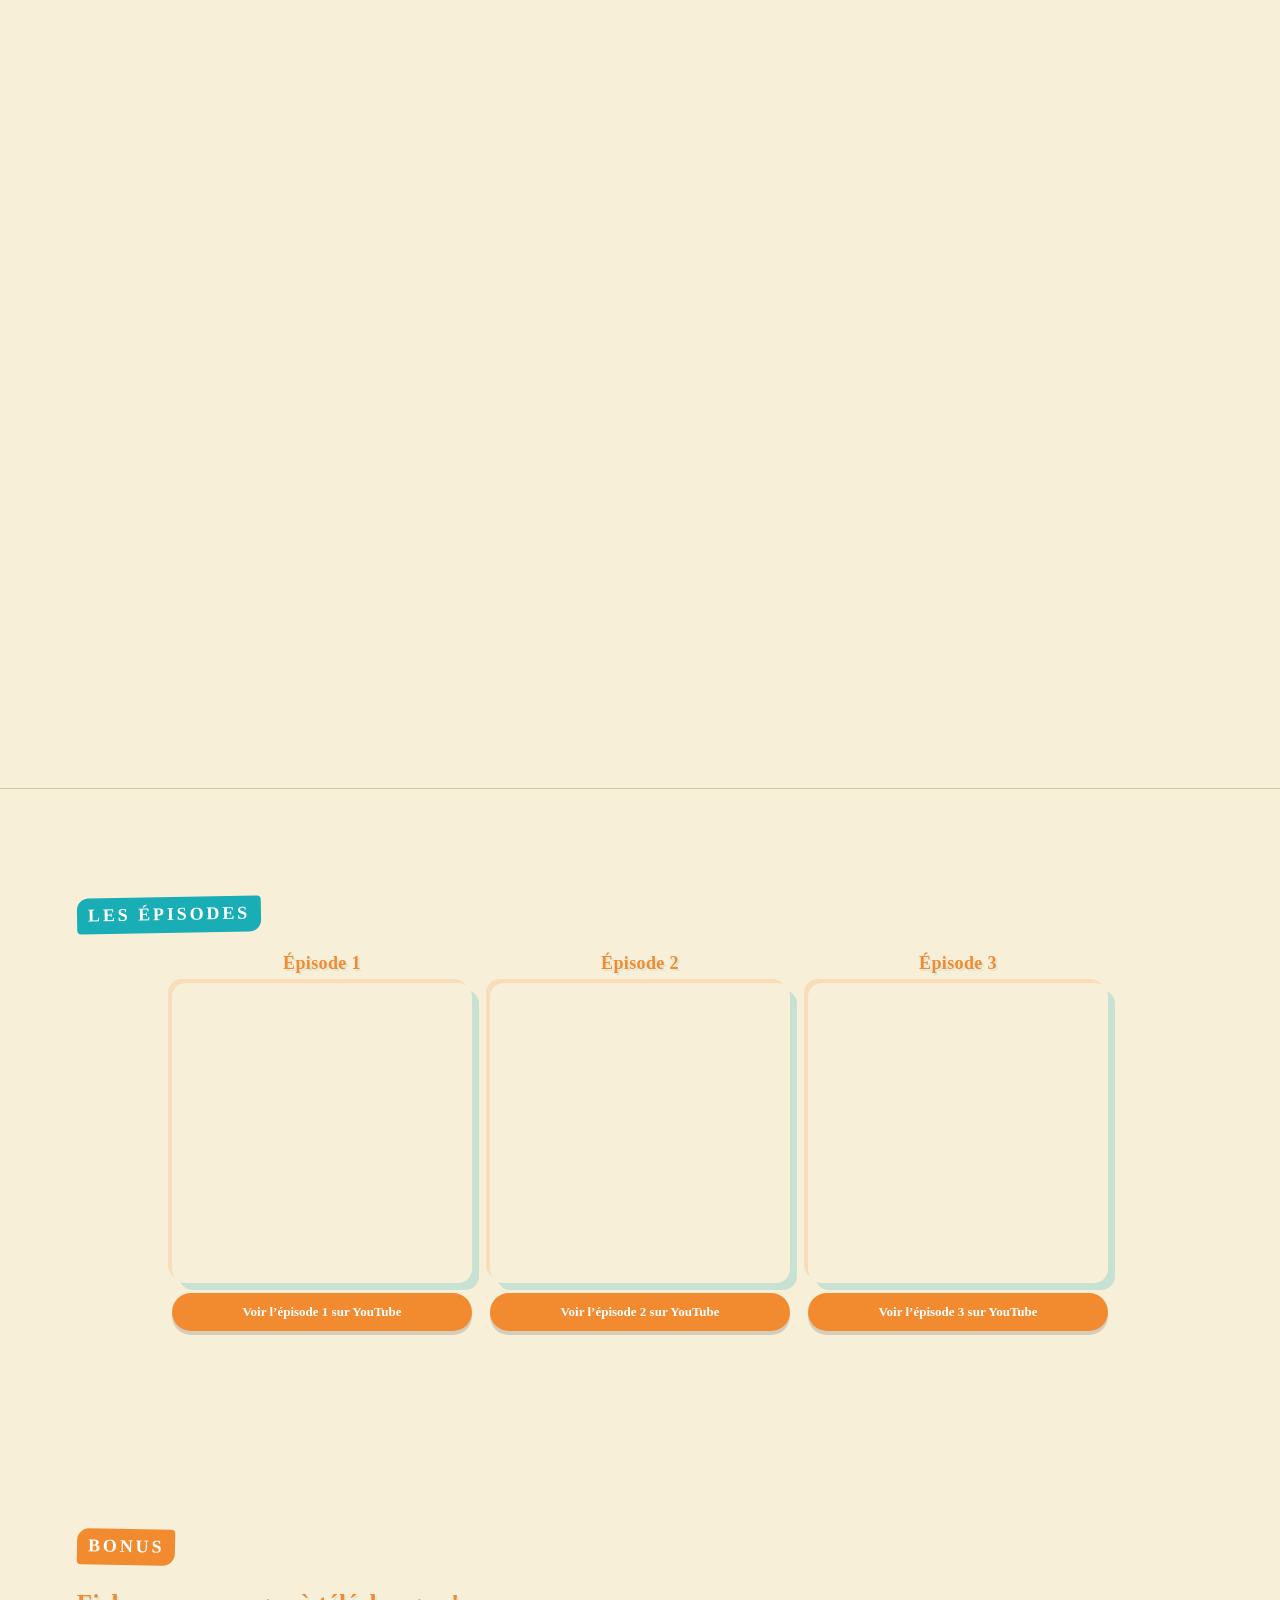
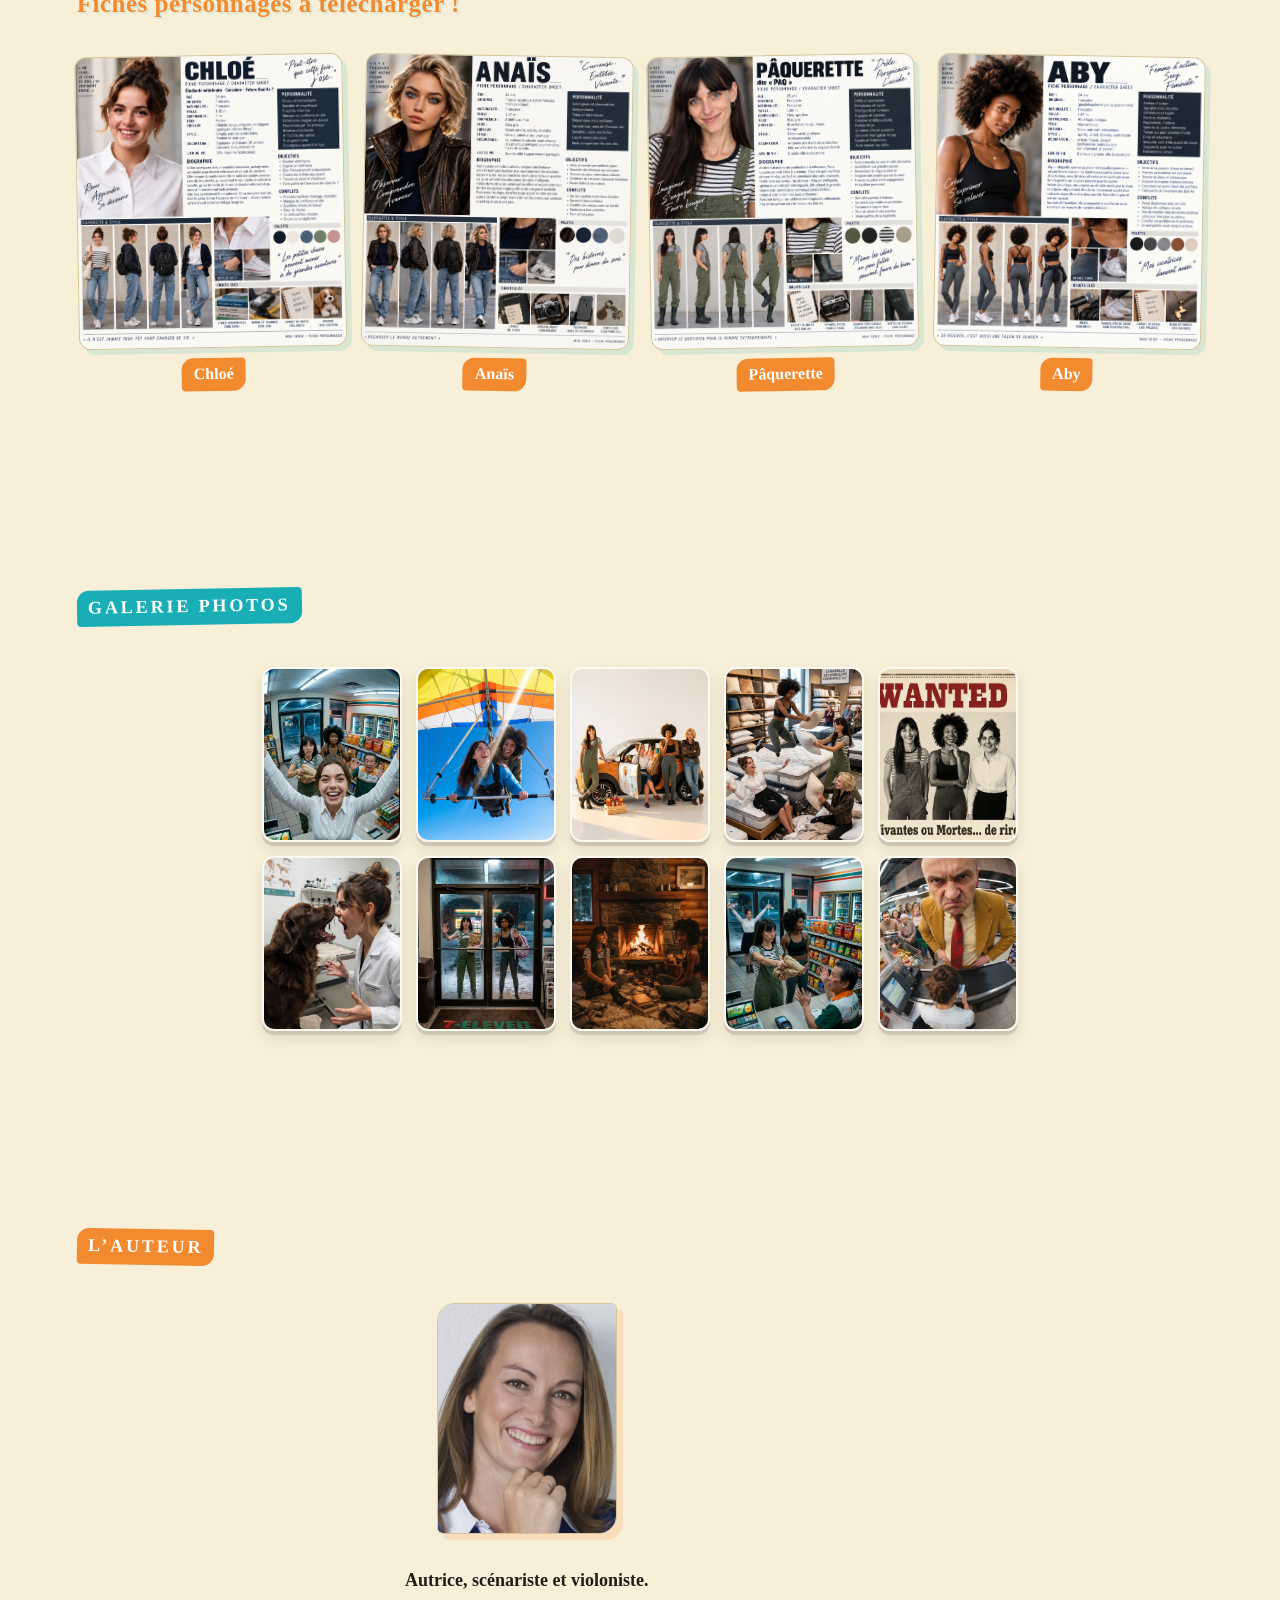
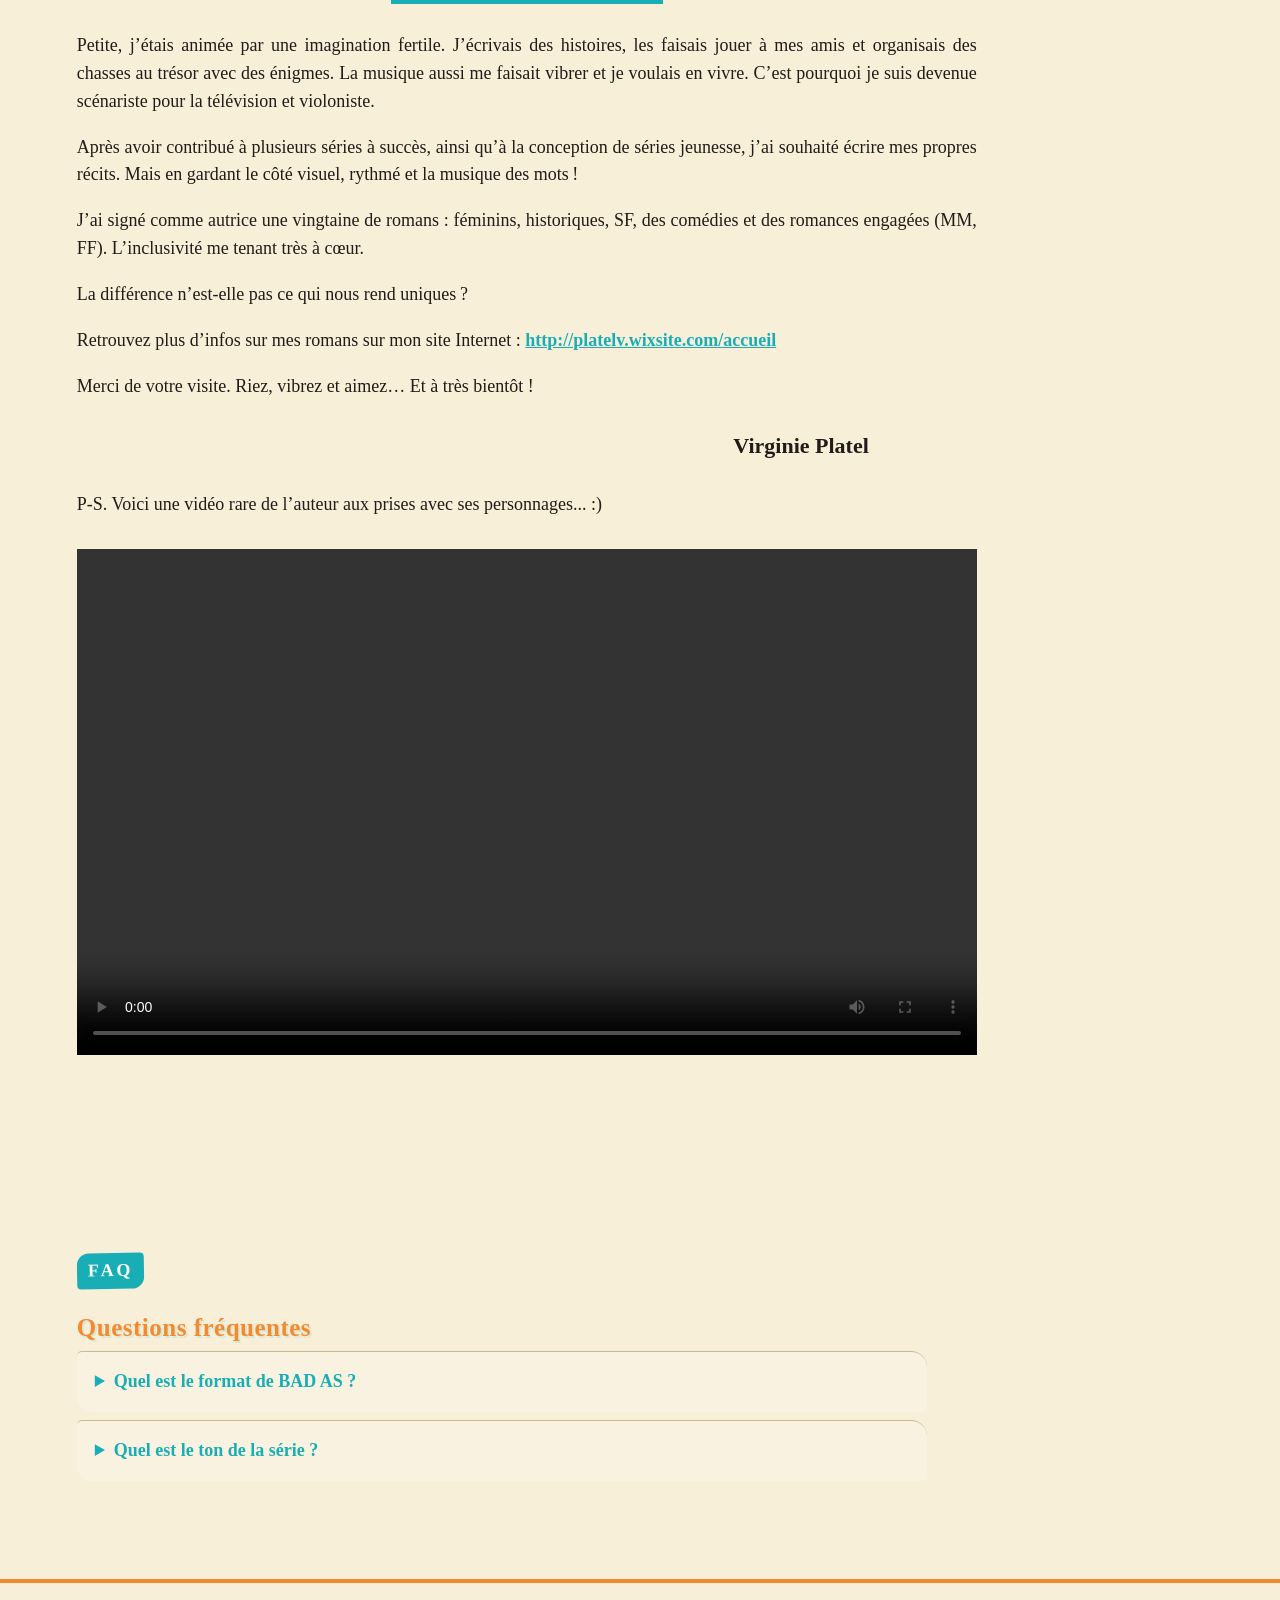
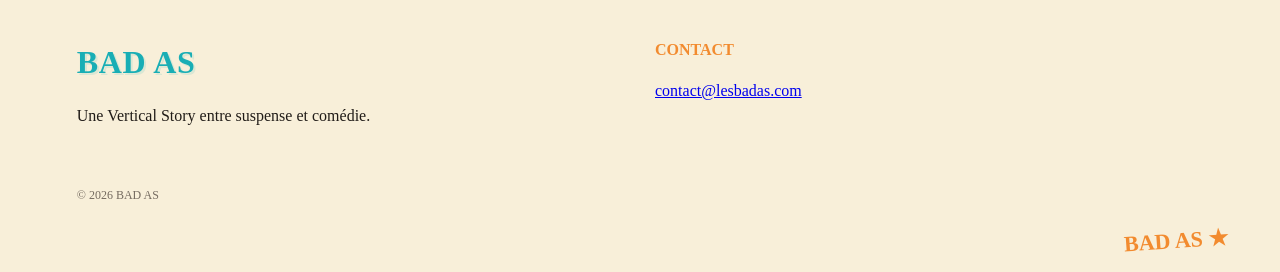
==== commit 7bb00100: "Update index.html Ajout de la bande-annonce LES BAD AS" ====
--- a/index.html
+++ b/index.html
@@ -32,7 +32,20 @@
 <article class="card"><img src="paq.png" alt="Pâquerette, dite Paq"><div><h3>Pâquerette « Paq »</h3><b>Drôle. Perspicace. Lucide.</b><p>Droite dans ses bottes — de pêcheur — Paq est intelligente, spirituelle et profondément engagée. Ancienne assistante de production à la télévision, c’est elle qui a eu l’idée de créer le vlog Les Bad As, entraînant Aby dans l’aventure.</p></div></article>
 <article class="card"><img src="aby.jpg" alt="Aby"><div><h3>Aby</h3><b>Femme d’action. Sexy. Féministe.</b><p><strong>Aby — Abigaëlle, comme sa grand-mère guadeloupéenne —</strong> est une femme d’action. Sa timidité peut parfois passer pour de la froideur, mais derrière cette réserve se cache une jeune femme généreuse, toujours présente pour les autres. Artiste dans l’âme, elle possède un véritable talent pour le chant et la danse.</p><p>Aby a morflé dans la vie, notamment auprès d’un caïd avec lequel elle a vécu dans une cité. Mais elle n’a pas dit son dernier mot. Au cours de l’aventure, elle va reprendre le contrôle de sa vie et prendre sa revanche de manière jubilatoire.</p></div></article>
 </div></section>
-<section id="episodes" class="section coming"><p class="eyebrow">Les épisodes</p><div class="episodes-grid">
+
+<section id="bande-annonce" class="section">
+  <p class="eyebrow">Découvrez la série</p>
+  <h2>🎬 La bande-annonce officielle des BAD AS</h2>
+  <div style="max-width: 800px; margin: 24px auto;">
+    <iframe
+      src="https://www.youtube.com/embed/Oqb5FZpTFZc"
+      title="Bande-annonce officielle LES BAD AS"
+      style="width: 100%; aspect-ratio: 9 / 16; border: 0; border-radius: 12px;"
+      allow="accelerometer; autoplay; clipboard-write; encrypted-media; gyroscope; picture-in-picture; web-share"
+      allowfullscreen>
+    </iframe>
+  </div>
+</section>  <section id="episodes" class="section coming"><p class="eyebrow">Les épisodes</p><div class="episodes-grid">
 <article class="episode-card"><h2>Épisode 1</h2><div class="episode-video"><iframe src="https://www.youtube.com/embed/qtg-PCr-9Xs" title="BAD AS — Épisode 1" loading="lazy" allow="accelerometer; autoplay; clipboard-write; encrypted-media; gyroscope; picture-in-picture; web-share" allowfullscreen></iframe></div><p class="episode-youtube"><a href="https://www.youtube.com/watch?v=qtg-PCr-9Xs&amp;list=PLMABTcB6hFZA" target="_blank" rel="noopener">Voir l’épisode 1 sur YouTube</a></p></article>
 <article class="episode-card"><h2>Épisode 2</h2><div class="episode-video"><iframe src="https://www.youtube.com/embed/j_F7Ehw9FWA" title="BAD AS — Épisode 2" loading="lazy" allow="accelerometer; autoplay; clipboard-write; encrypted-media; gyroscope; picture-in-picture; web-share" allowfullscreen></iframe></div><p class="episode-youtube"><a href="https://www.youtube.com/watch?v=j_F7Ehw9FWA&amp;list=PLMABTcB6hFZA&amp;index=2" target="_blank" rel="noopener">Voir l’épisode 2 sur YouTube</a></p></article>
 <article class="episode-card"><h2>Épisode 3</h2><div class="episode-video"><iframe src="https://www.youtube.com/embed/-G6mFnkX4d4" title="BAD AS — Épisode 3" loading="lazy" allowfullscreen></iframe></div><p class="episode-youtube"><a href="https://www.youtube.com/watch?v=-G6mFnkX4d4&amp;list=PLMABTcB6hFZA&amp;index=3" target="_blank" rel="noopener">Voir l’épisode 3 sur YouTube</a></p></article>
@@ -52,4 +65,4 @@
 <section id="faq" class="section"><p class="eyebrow">FAQ</p><h2>Questions fréquentes</h2><details><summary>Quel est le format de BAD AS ?</summary><p>Une mini-série verticale composée d’épisodes d’environ une minute.</p></details><details><summary>Quel est le ton de la série ?</summary><p>BAD AS navigue entre suspense et comédie, sur fond de road trip et d’amitié.</p></details></section>
 </main><footer id="contact"><div><strong>BAD AS</strong><p>Une Vertical Story entre suspense et comédie.</p></div><div><span>Contact</span><p><a href="mailto:contact@lesbadas.com">contact@lesbadas.com</a></p></div><p class="copy">© 2026 BAD AS</p></footer>
 <script>document.querySelector('.menu').onclick=()=>document.querySelector('nav').classList.toggle('open');document.querySelectorAll('nav a').forEach(a=>a.onclick=()=>document.querySelector('nav').classList.remove('open'));const themeButton=document.querySelector('.theme-toggle');const savedTheme=localStorage.getItem('badas-theme');if(savedTheme==='dark'){document.body.classList.add('dark');themeButton.setAttribute('aria-pressed','true')}themeButton.onclick=()=>{const dark=document.body.classList.toggle('dark');themeButton.setAttribute('aria-pressed',String(dark));localStorage.setItem('badas-theme',dark?'dark':'light')};</script>
-</body></html>+</body></html>
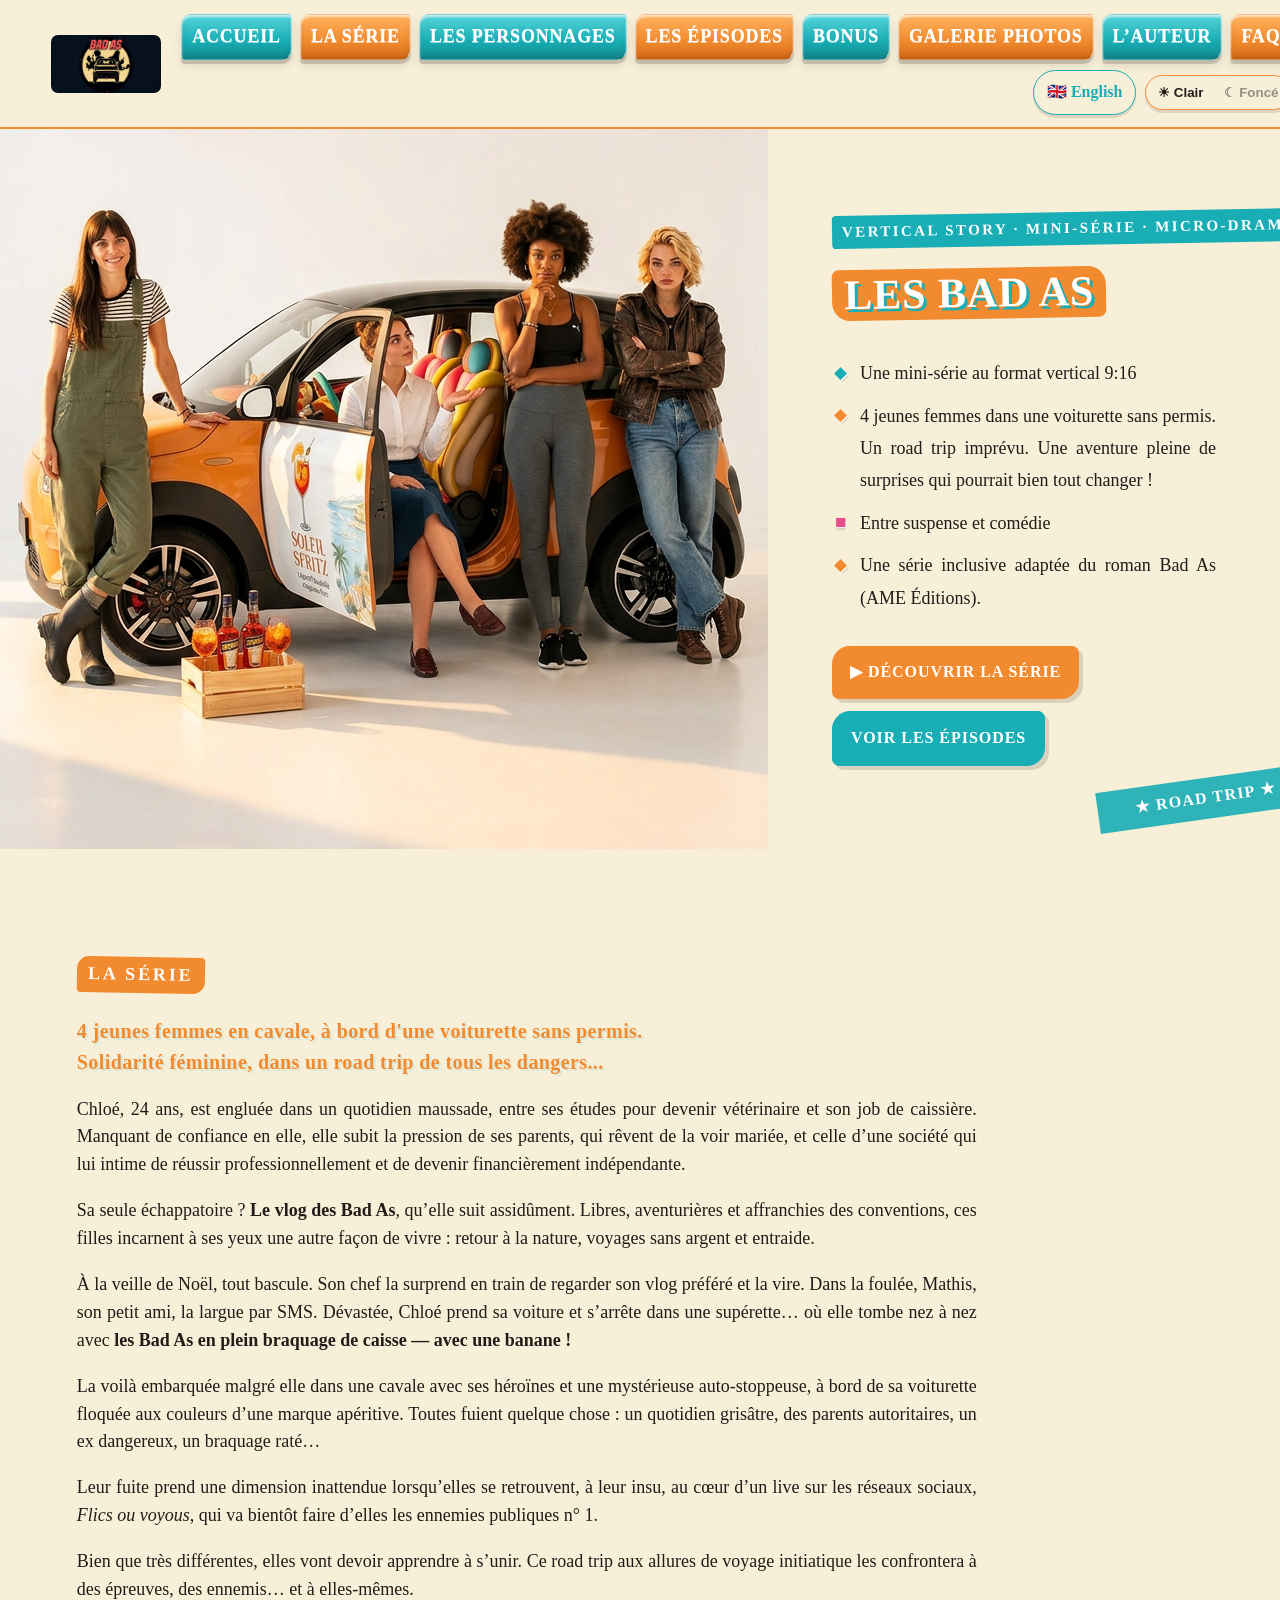
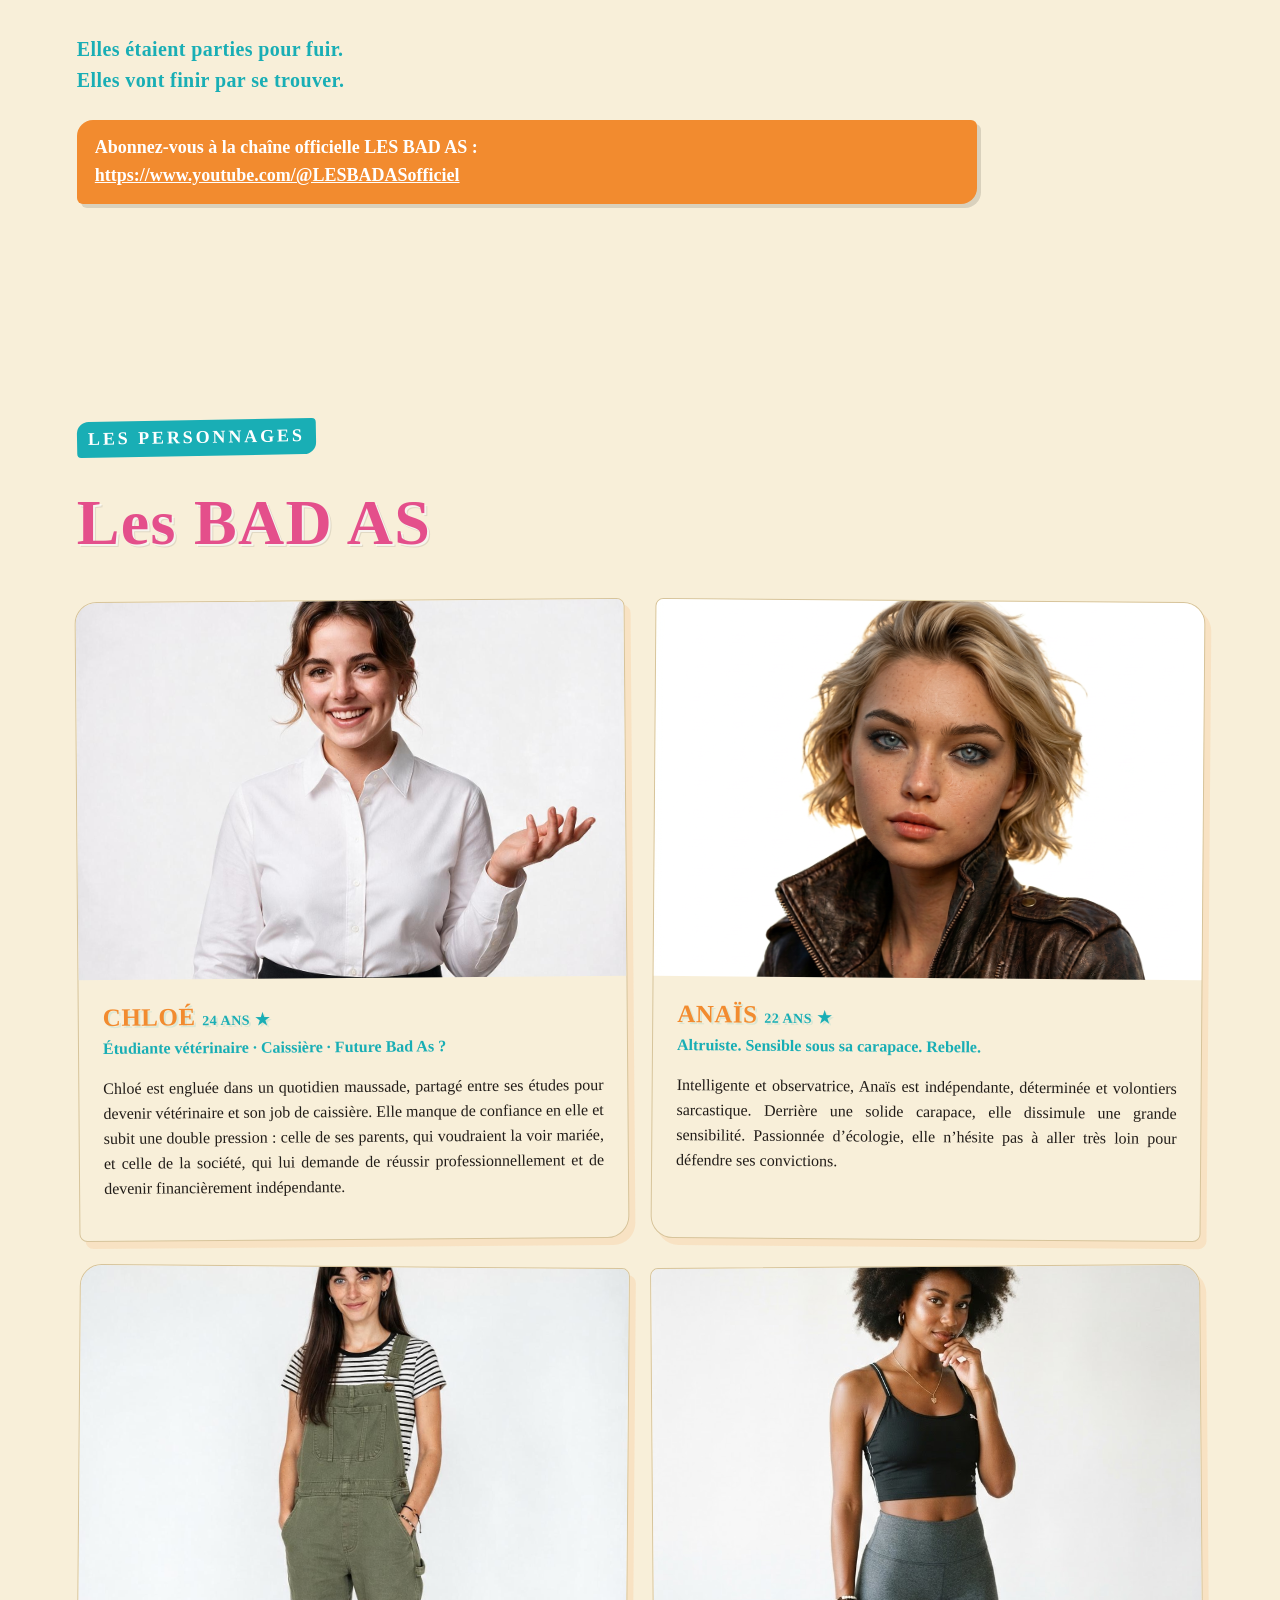
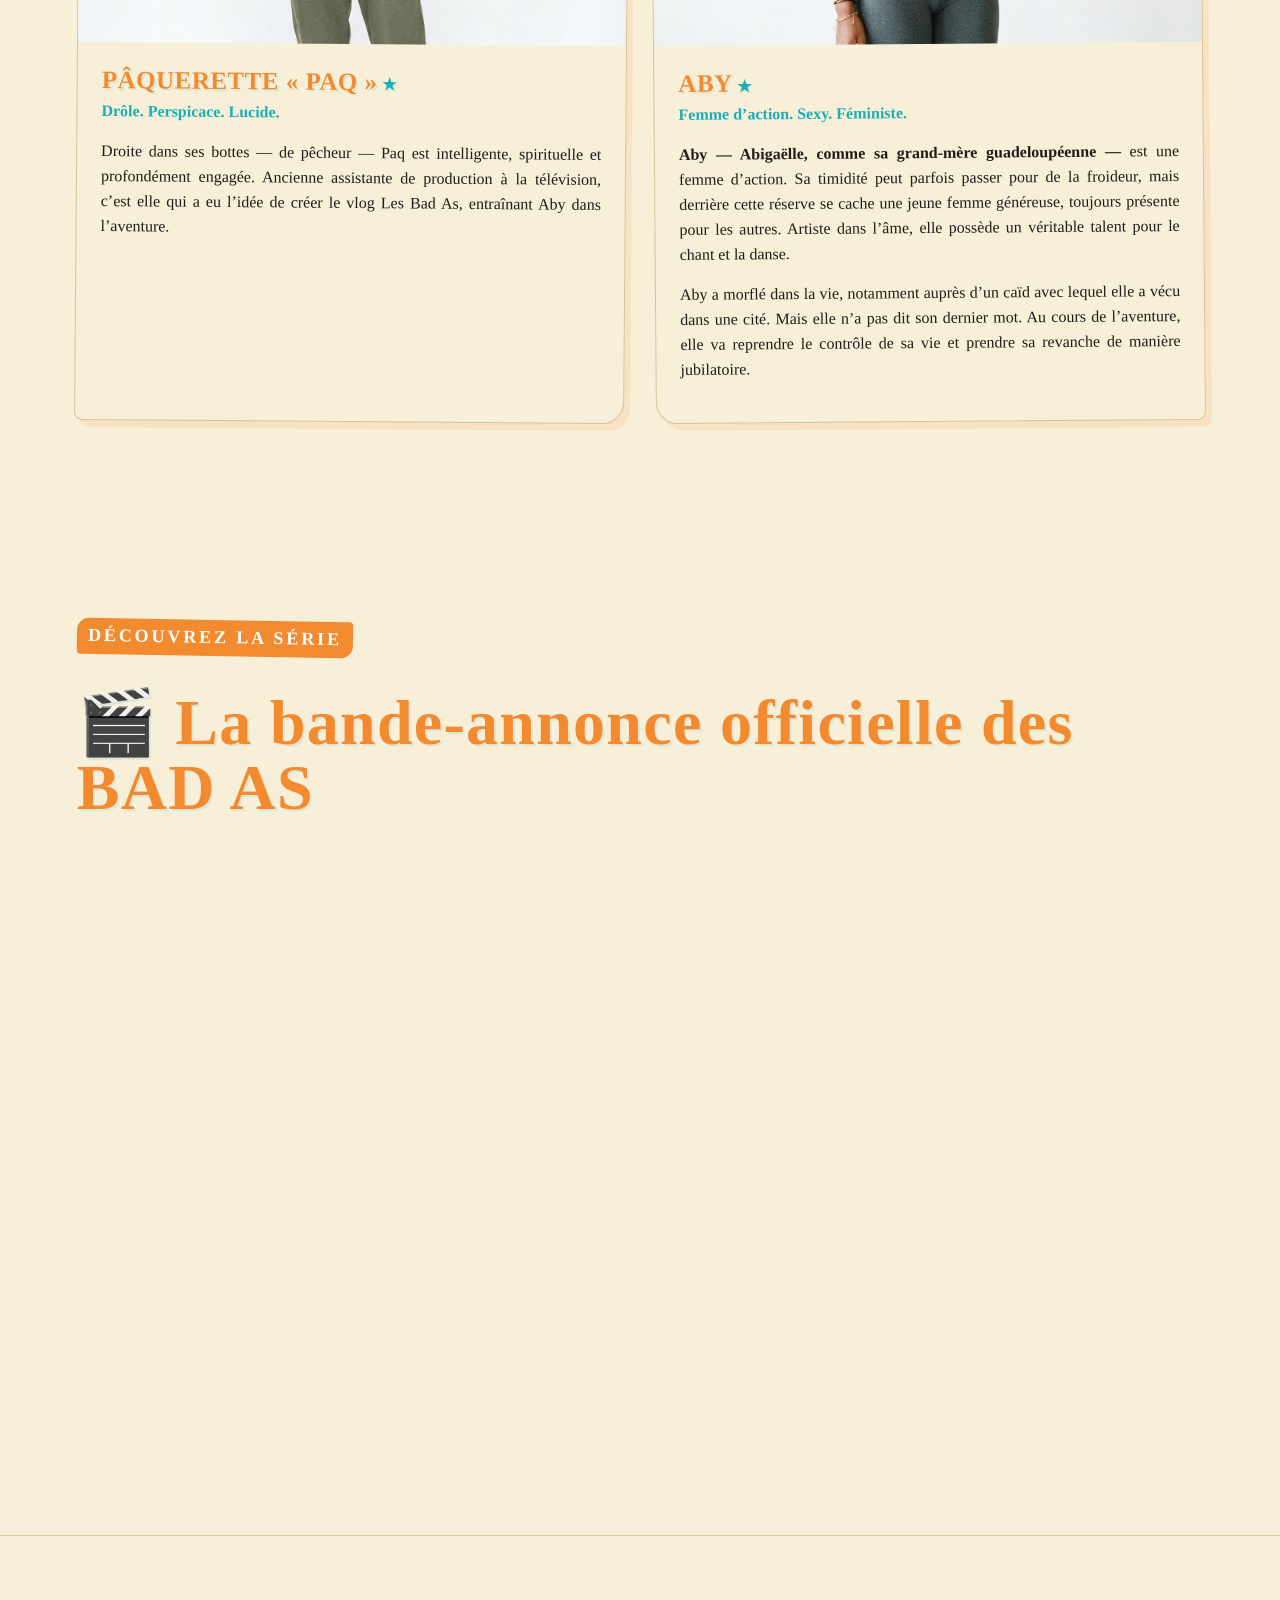
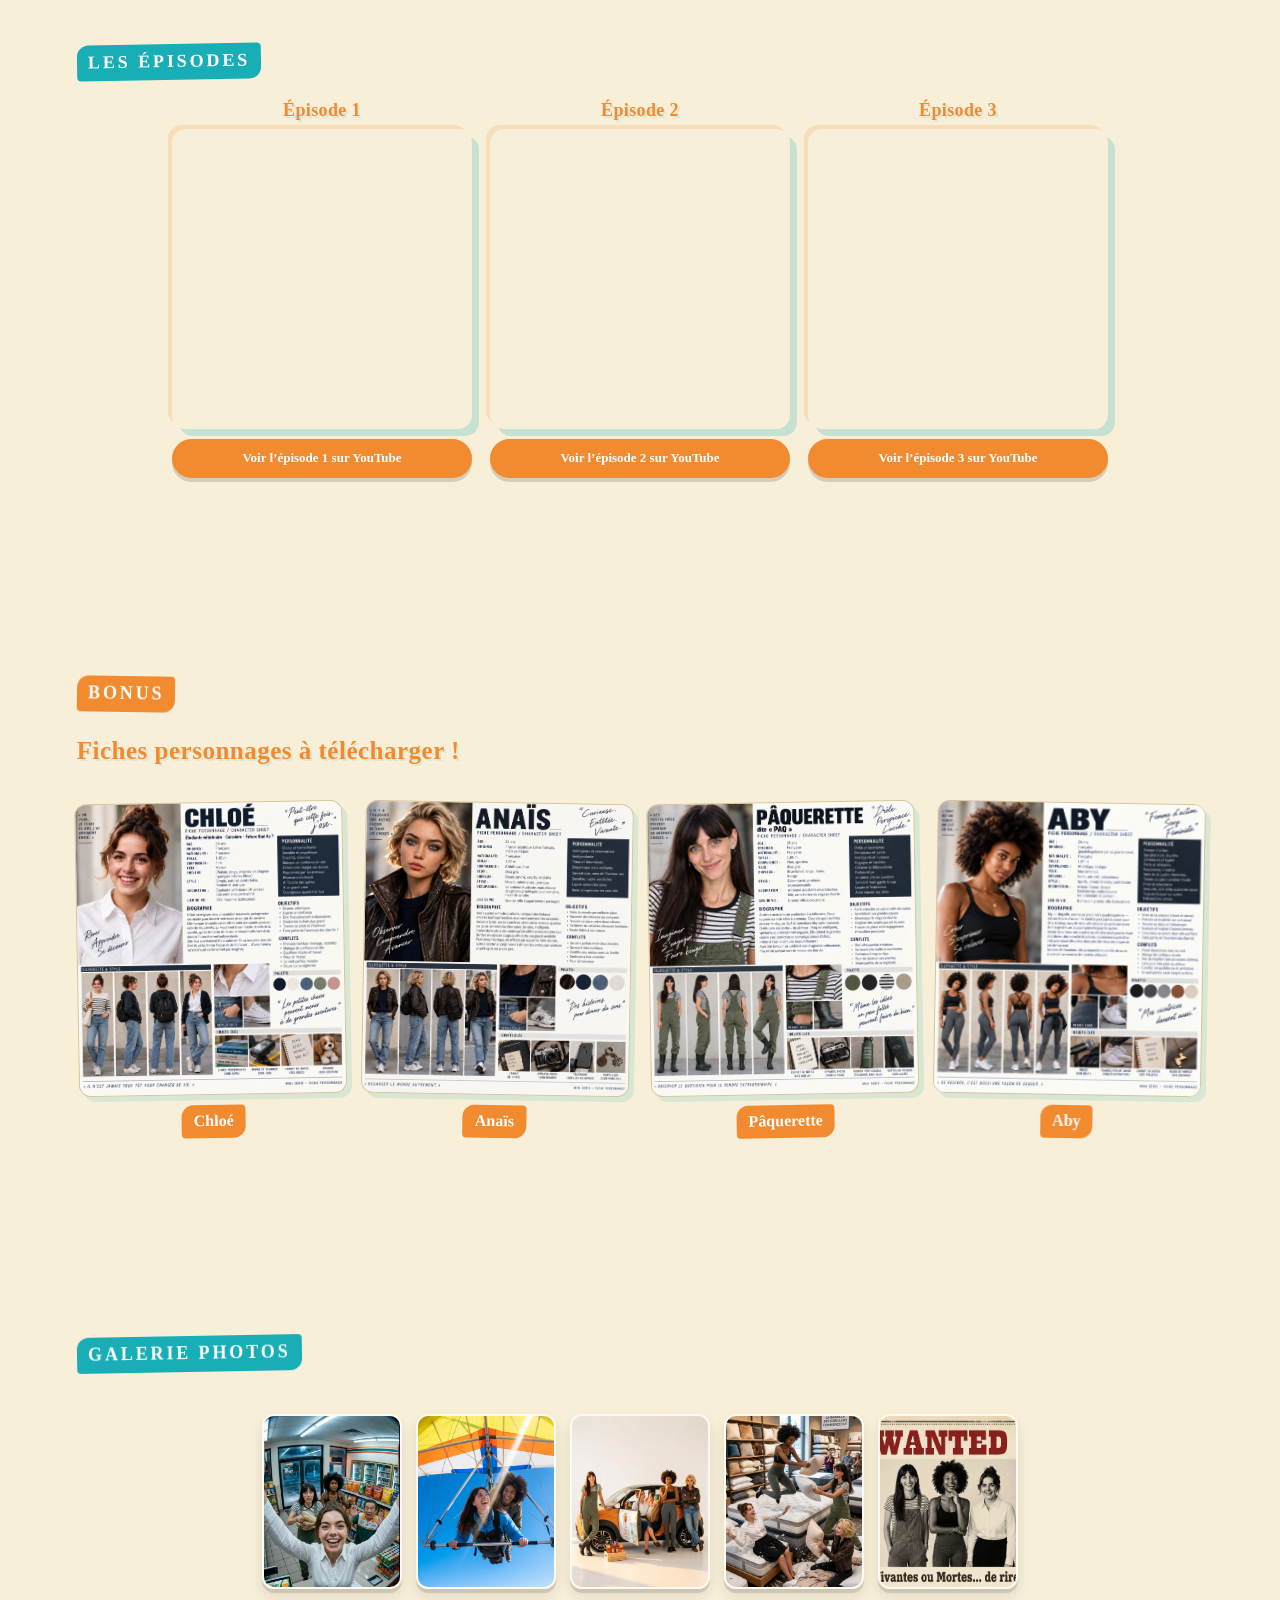
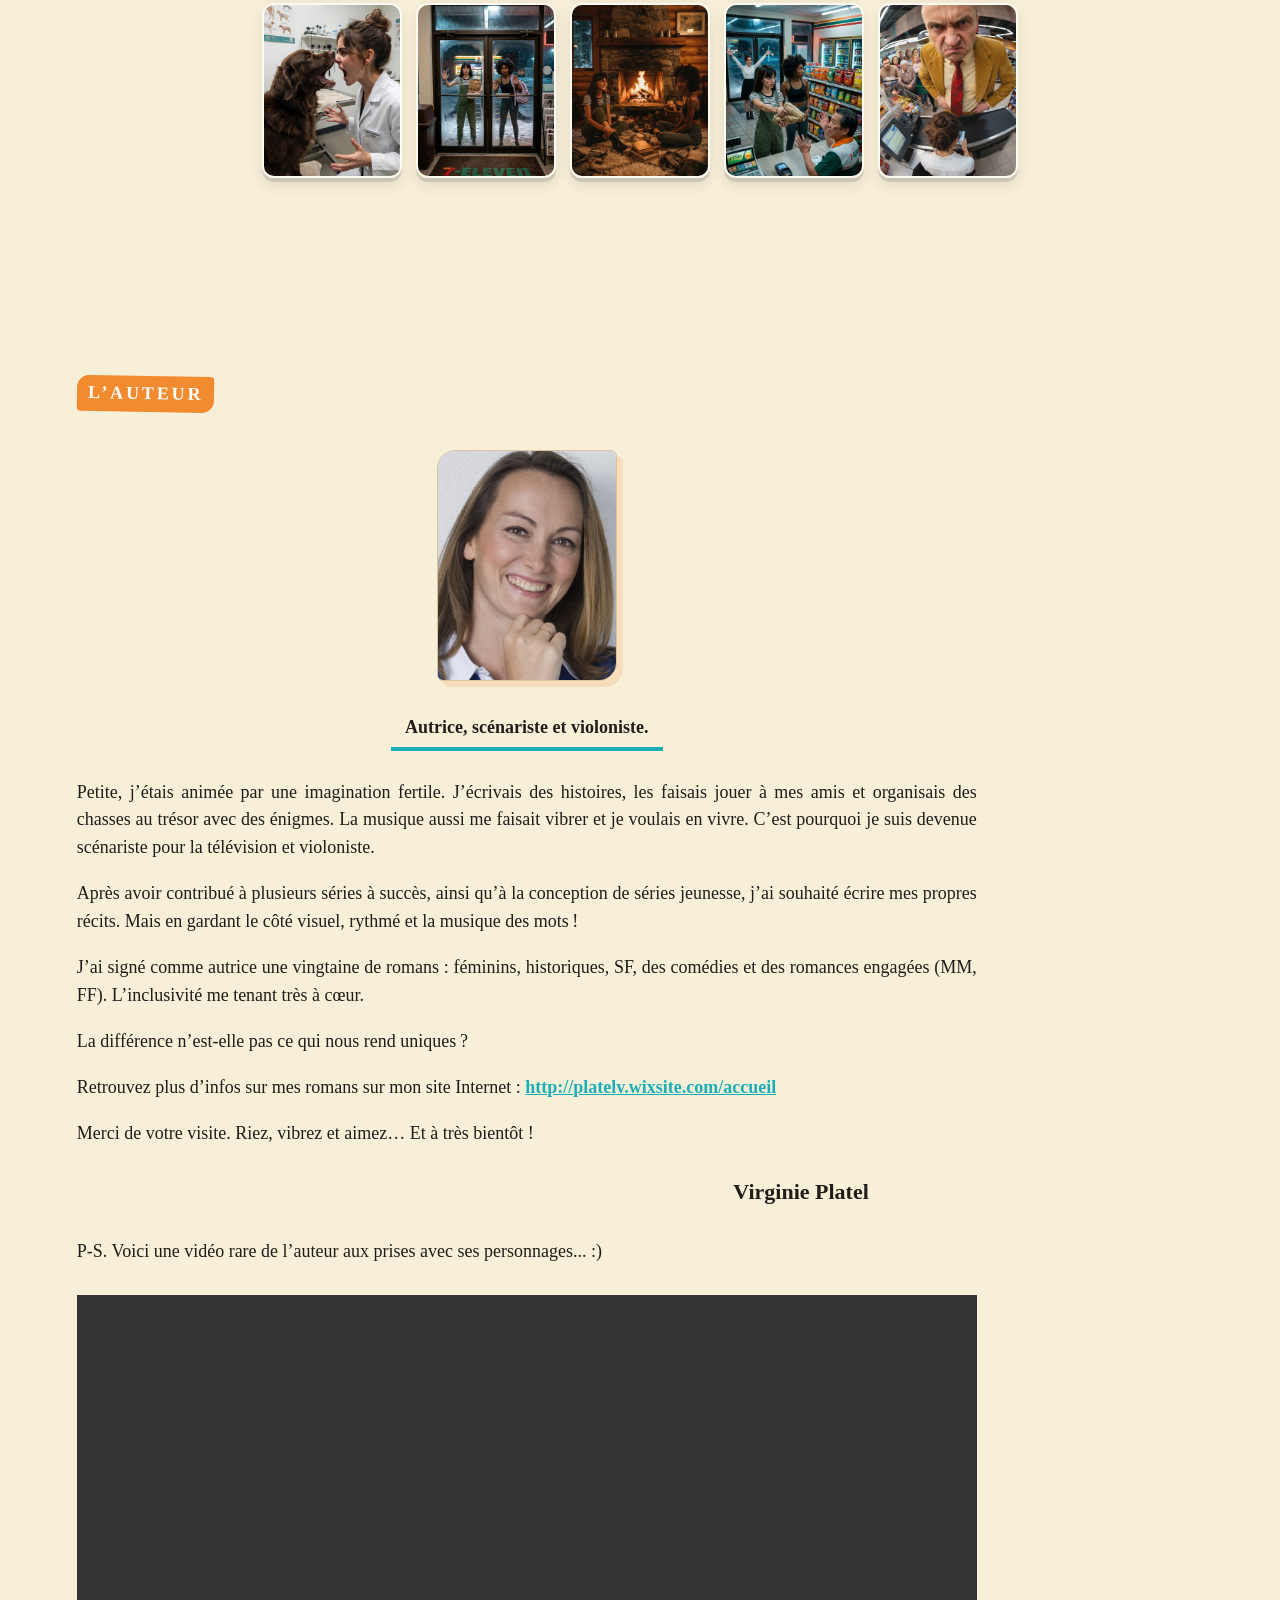
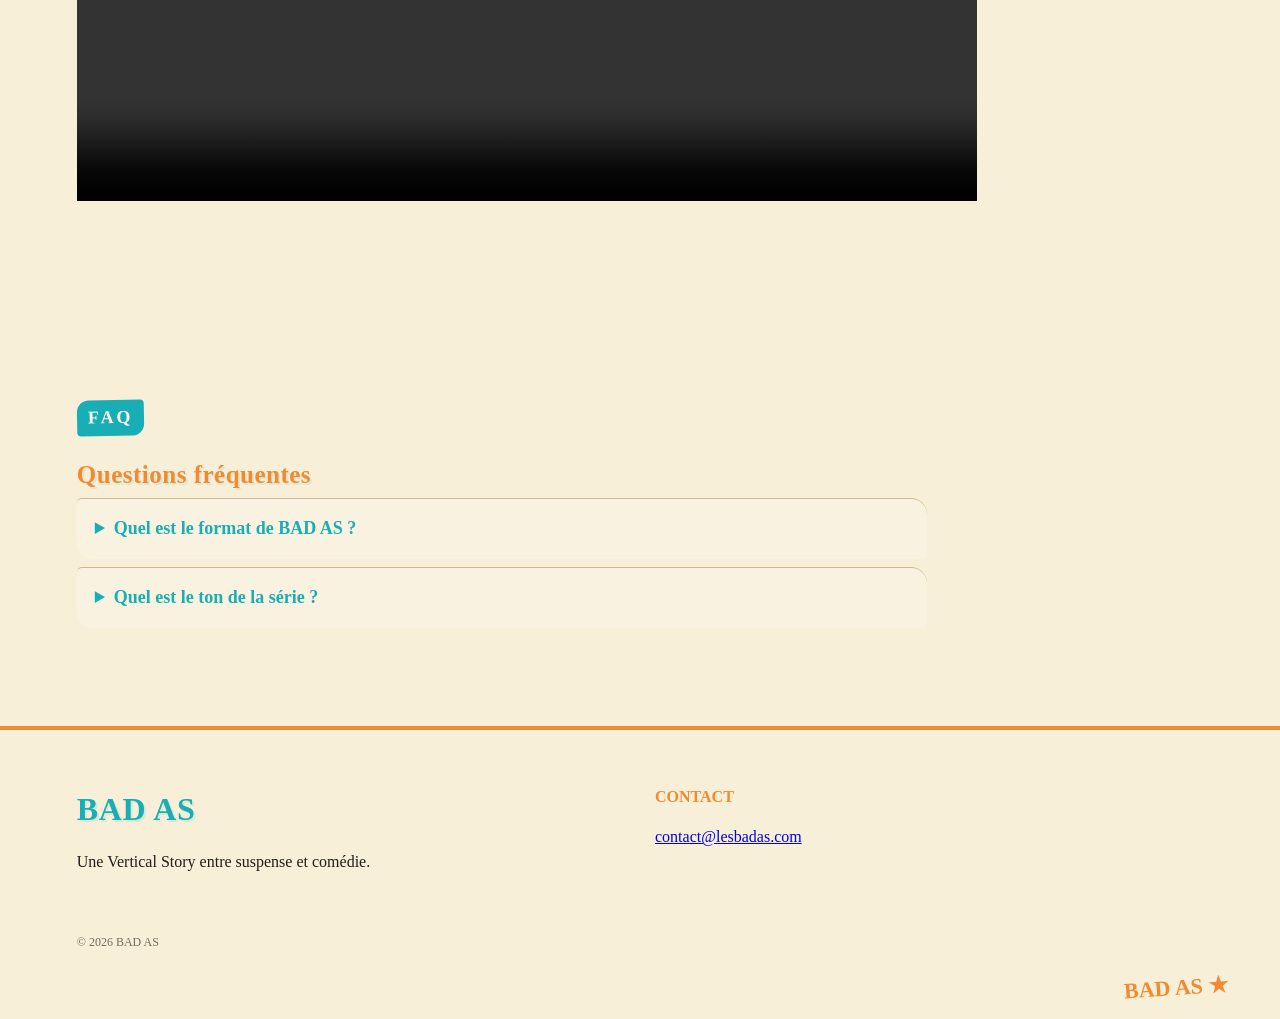
==== commit 321da9a9: "Update index.html" ====
--- a/index.html
+++ b/index.html
@@ -36,7 +36,7 @@
 <section id="bande-annonce" class="section">
   <p class="eyebrow">Découvrez la série</p>
   <h2>🎬 La bande-annonce officielle des BAD AS</h2>
-  <div style="max-width: 800px; margin: 24px auto;">
+  <div style="max-width: 320px; margin: 24px auto;">
     <iframe
       src="https://www.youtube.com/embed/Oqb5FZpTFZc"
       title="Bande-annonce officielle LES BAD AS"
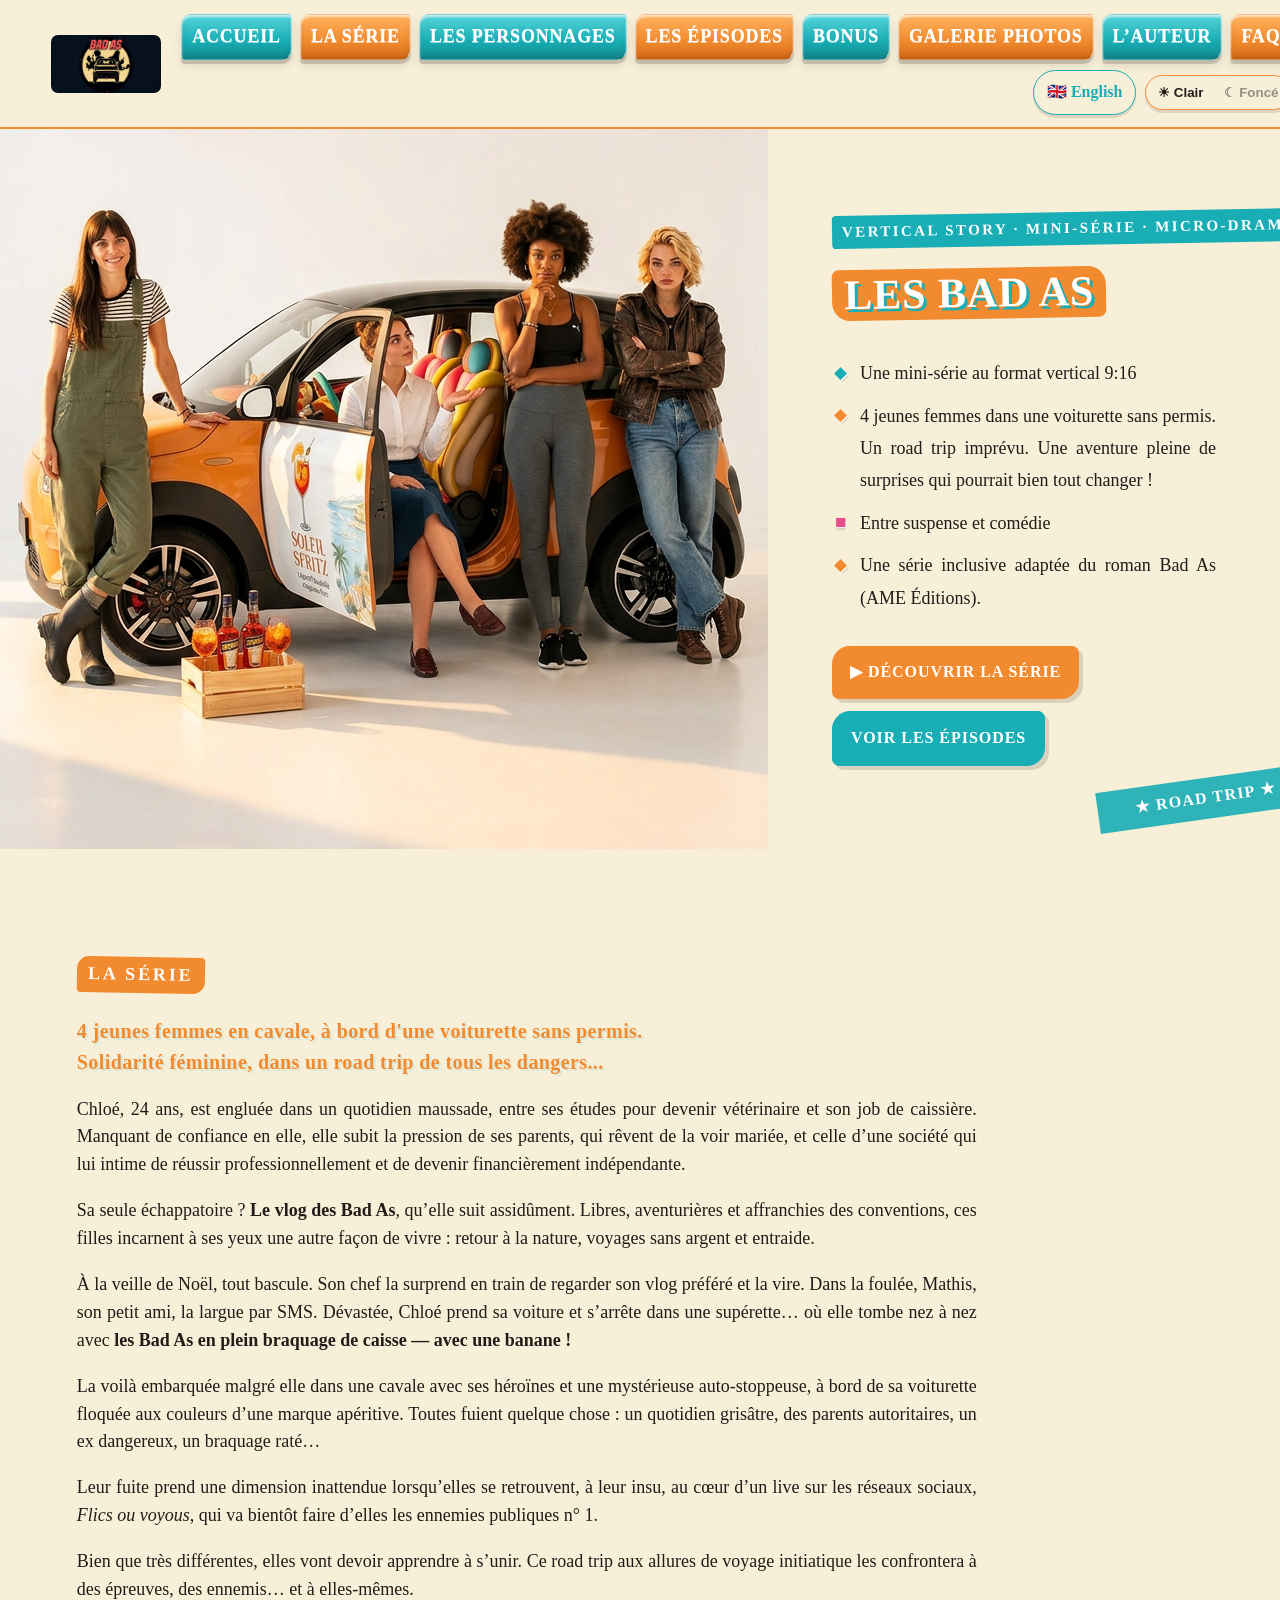
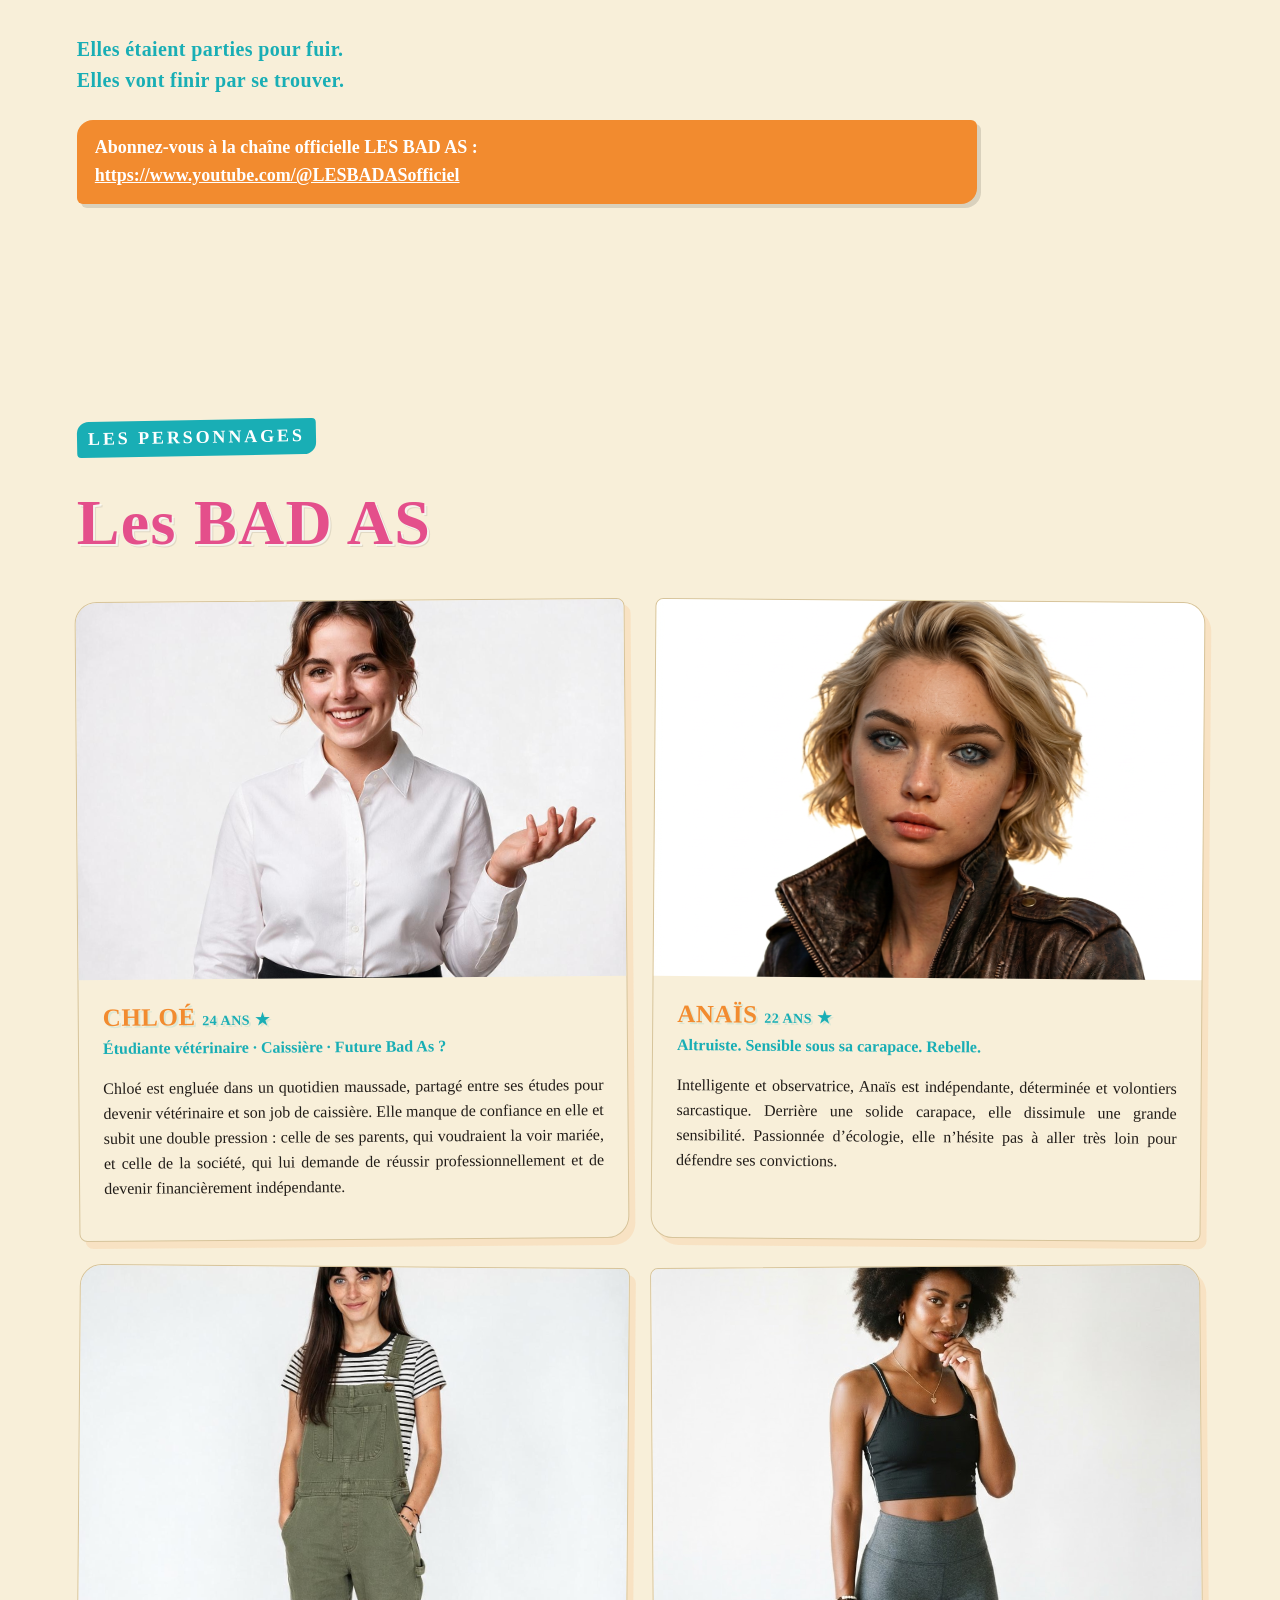
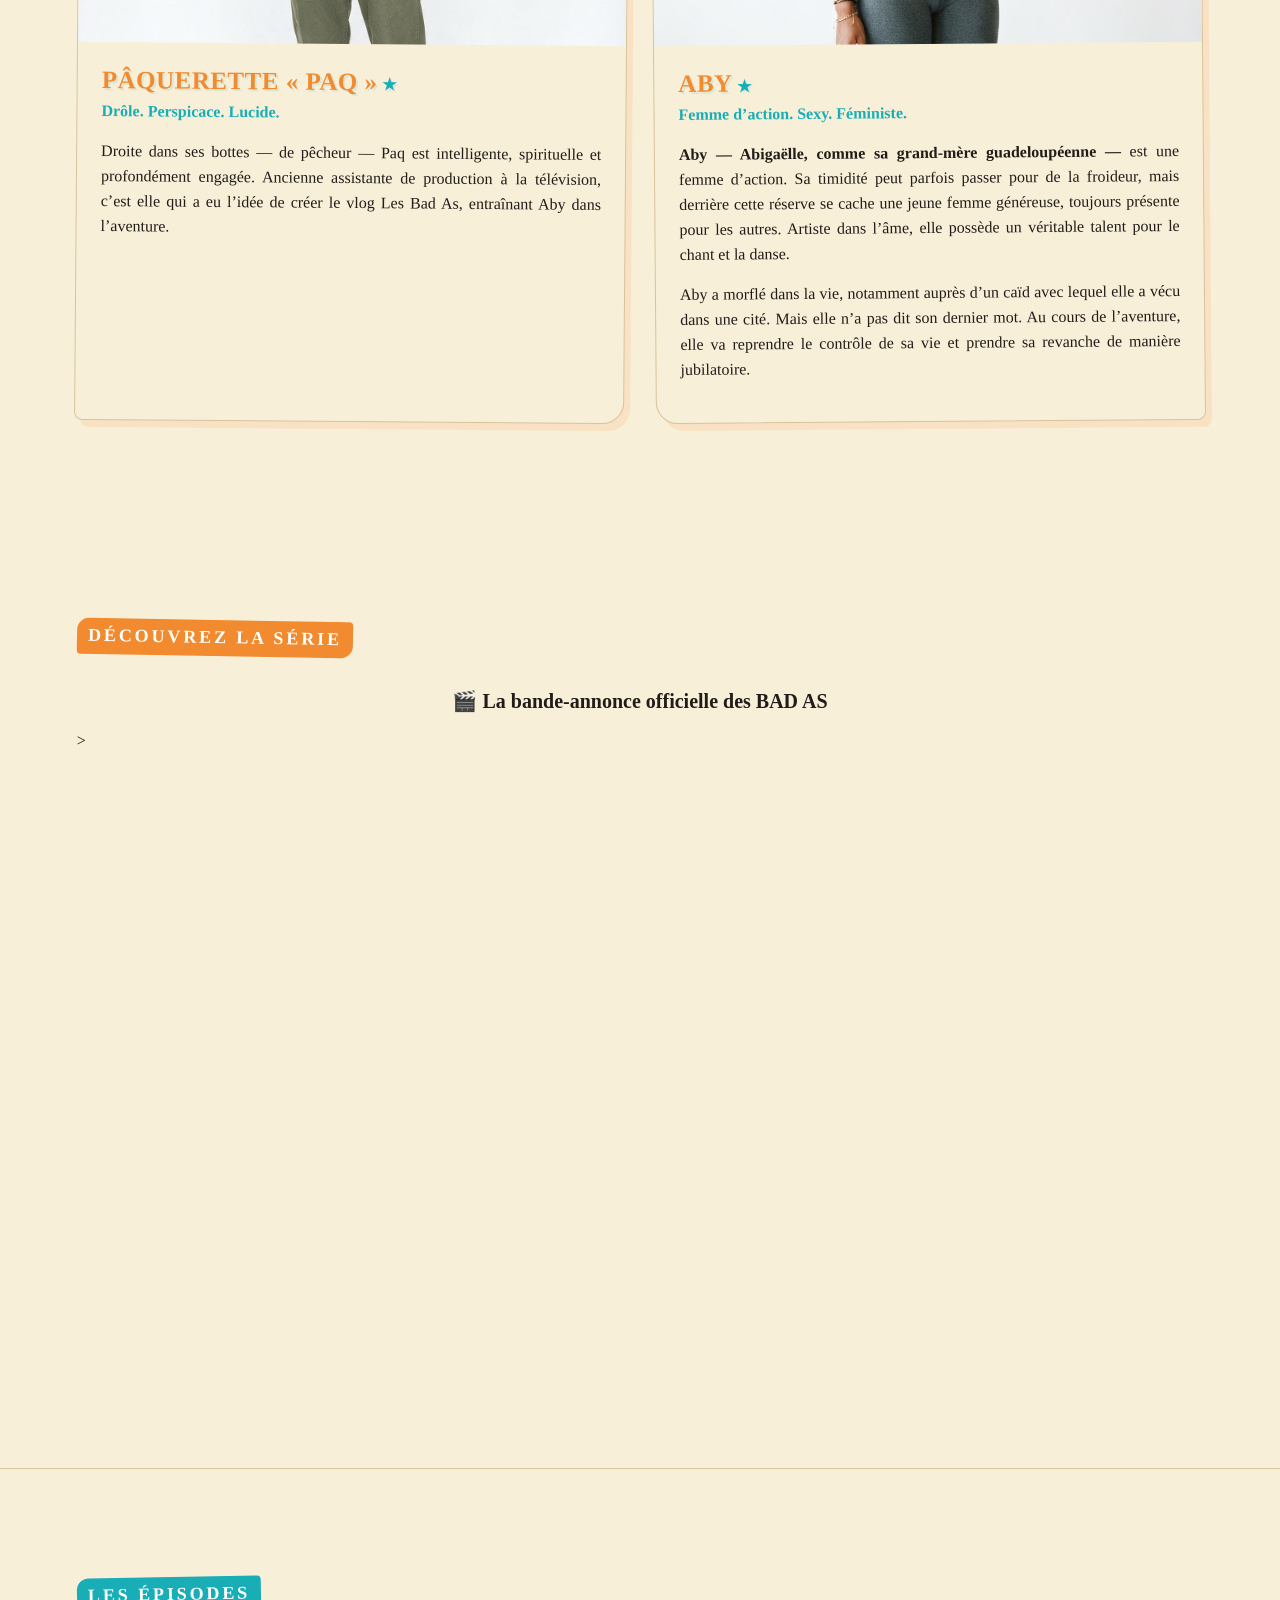
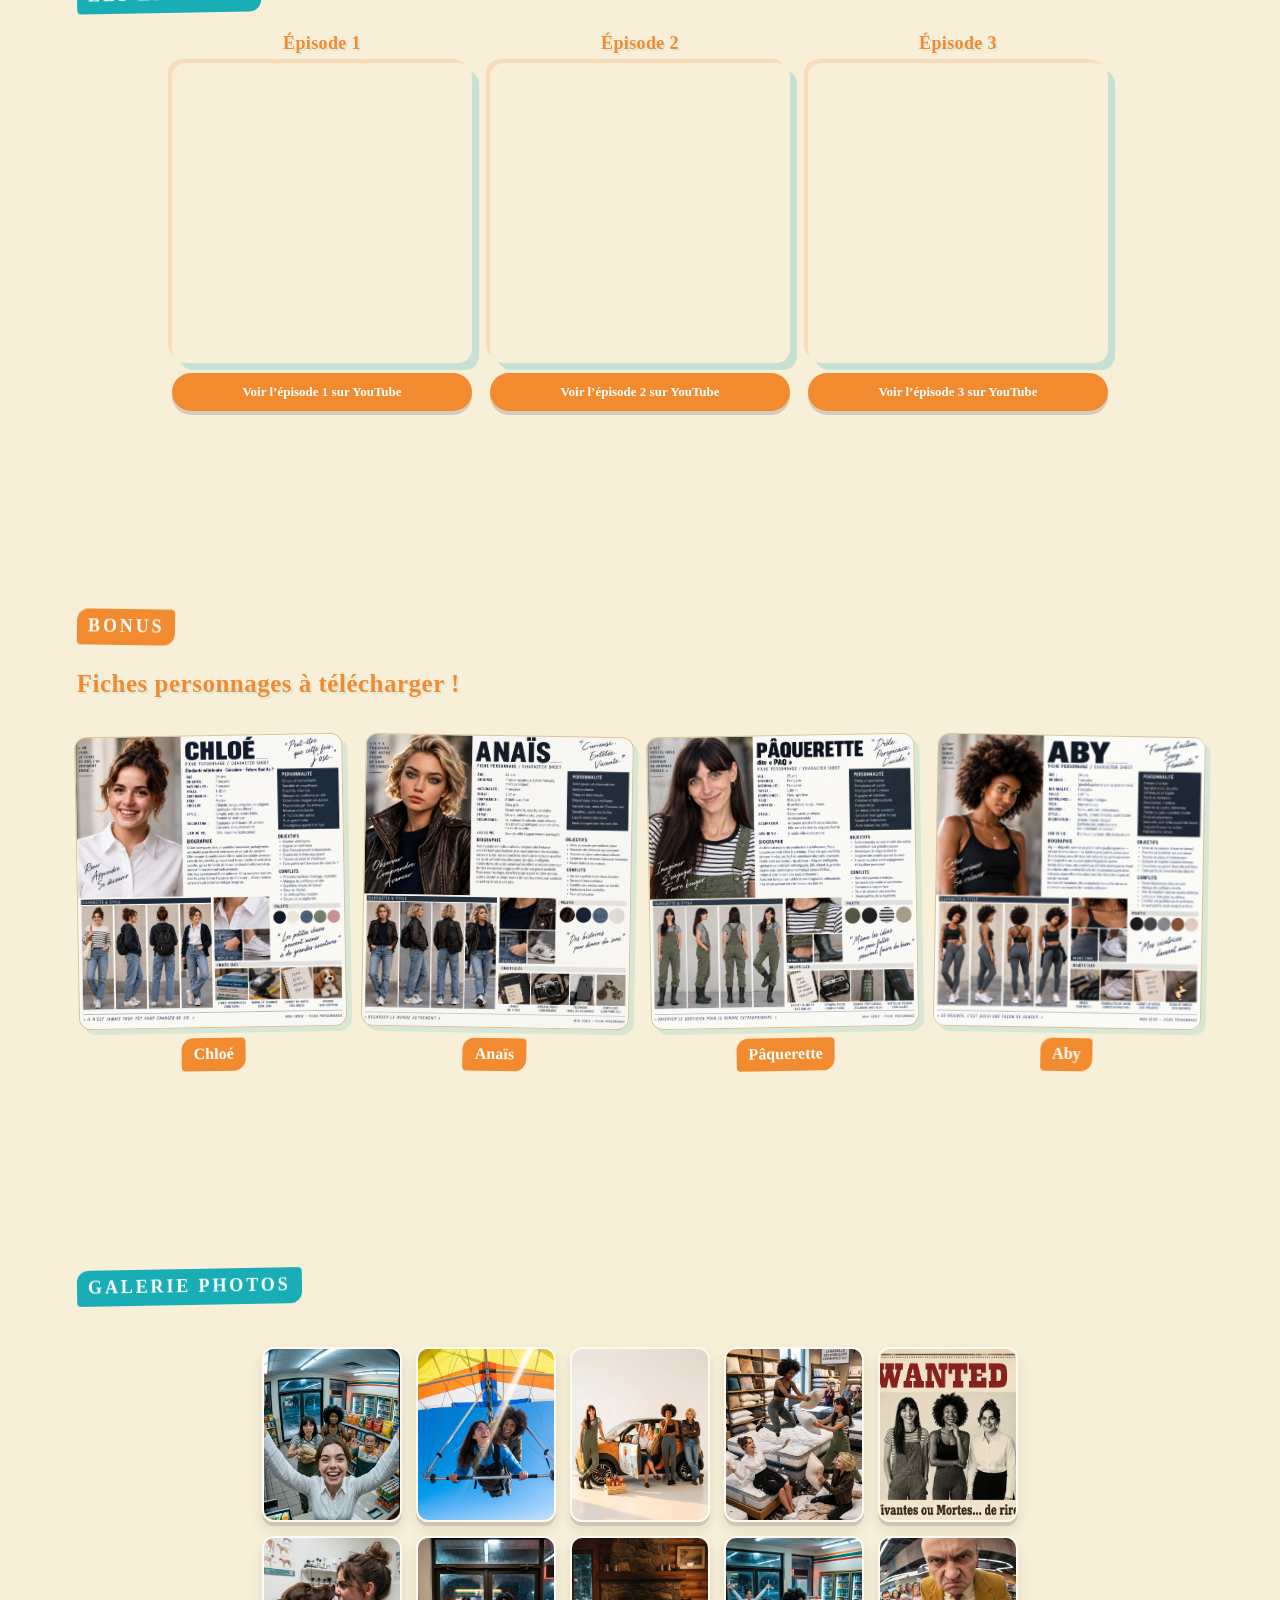
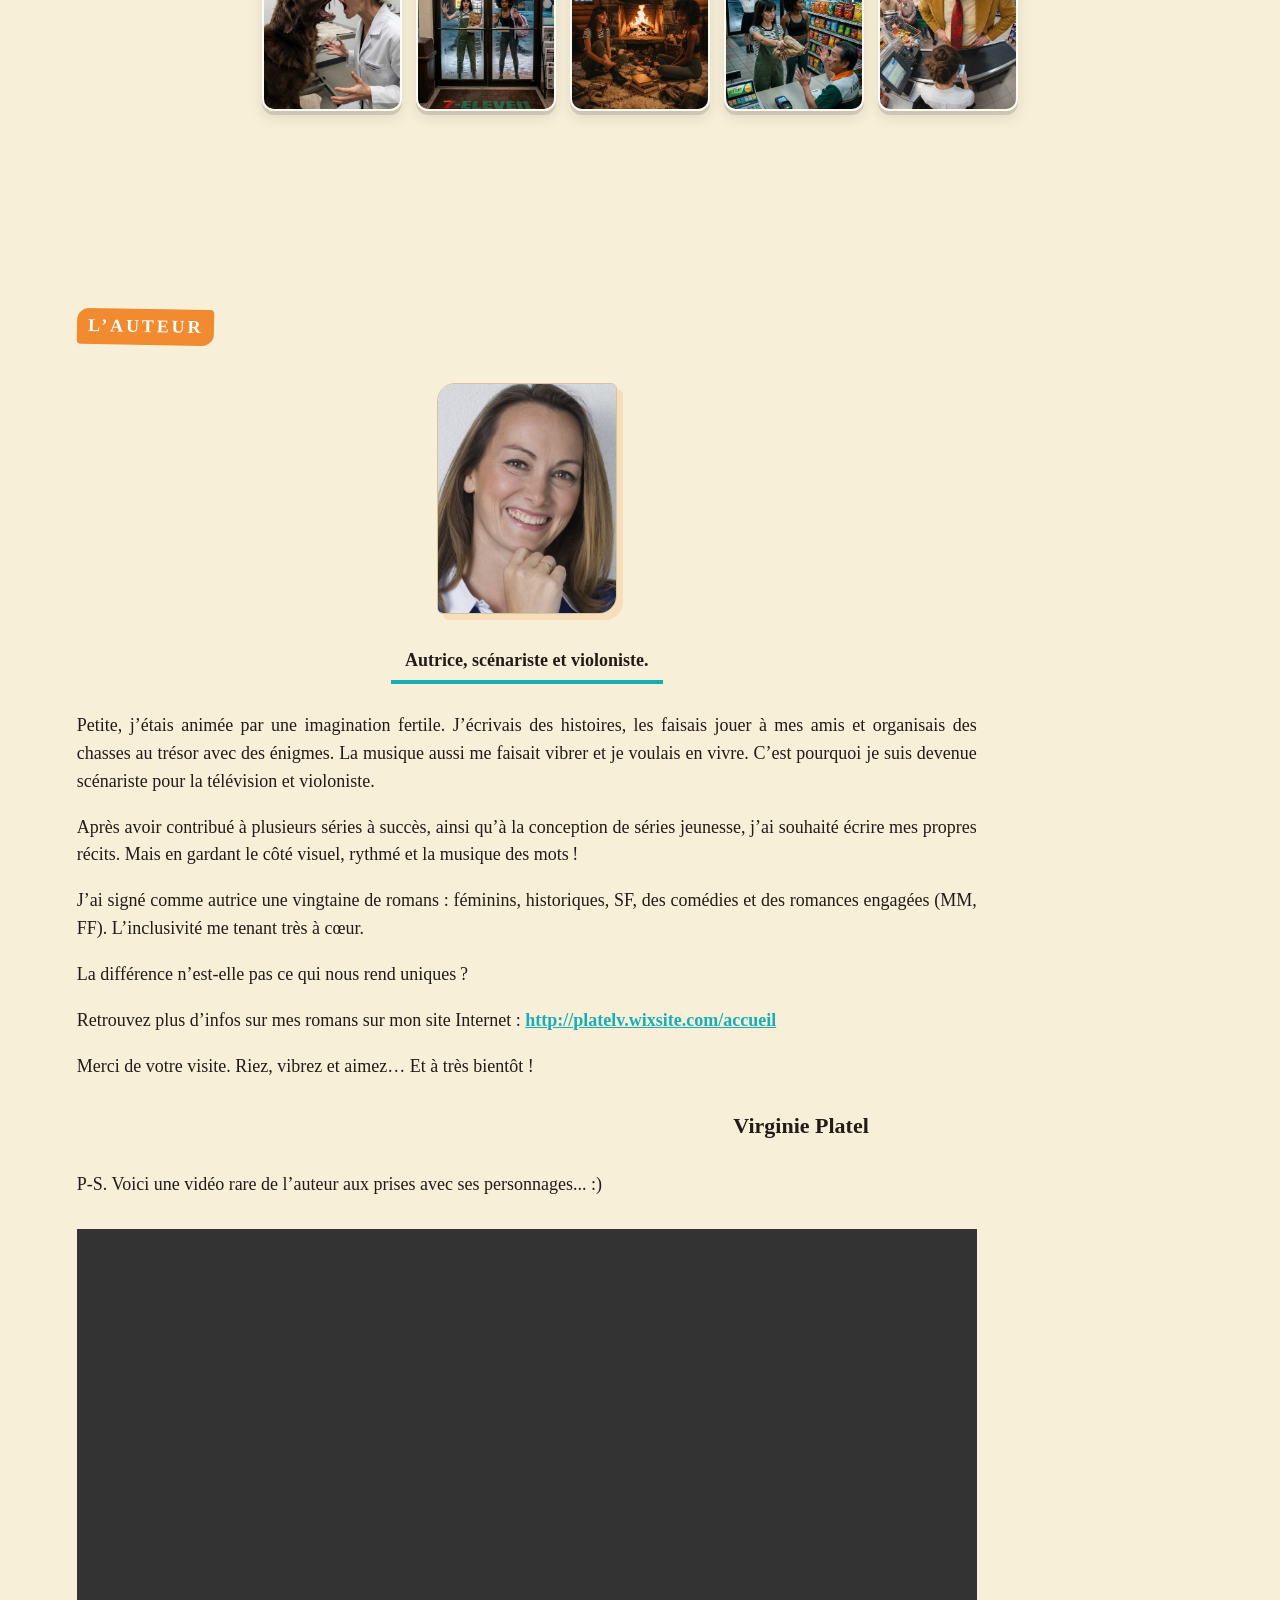
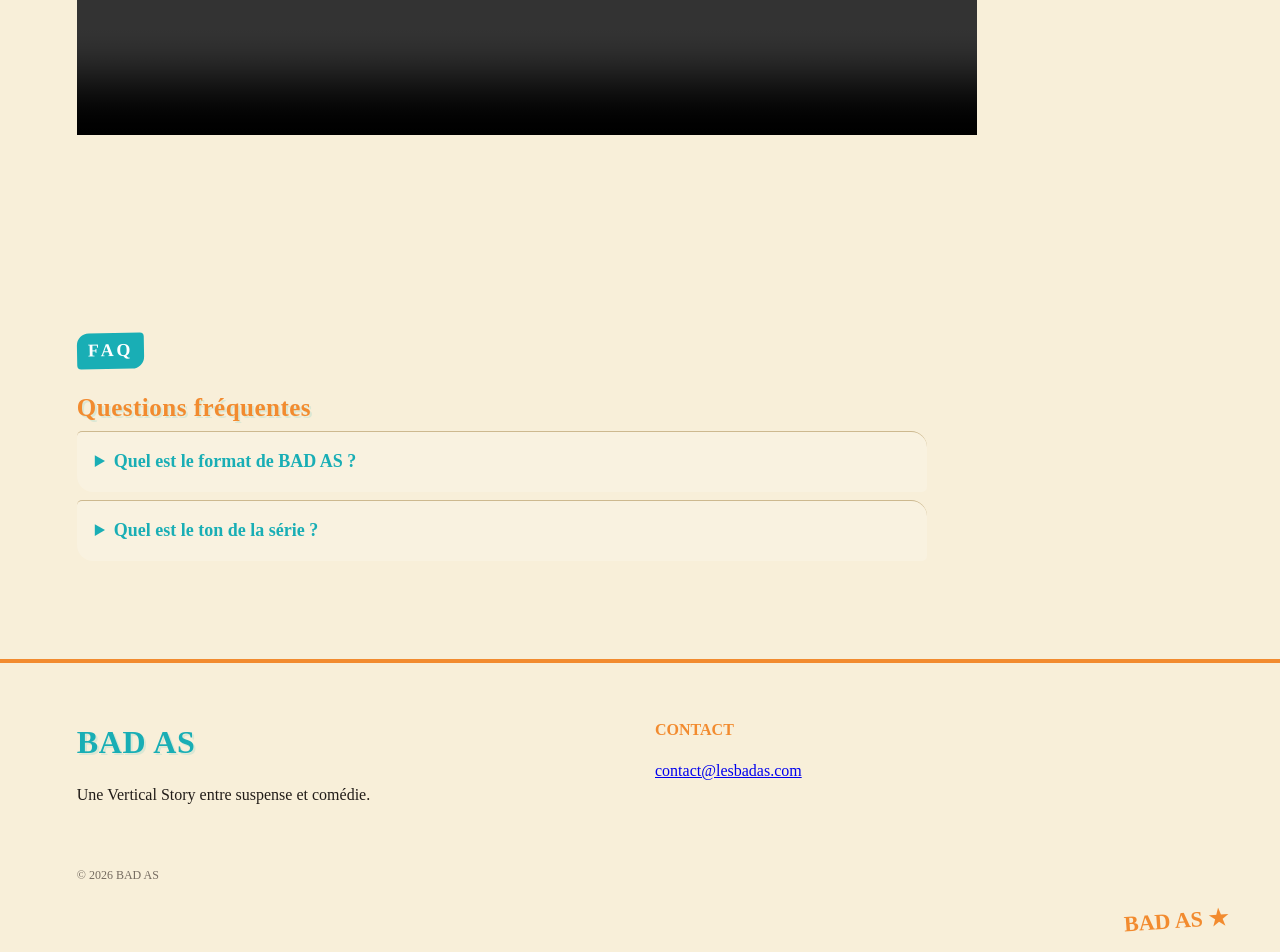
==== commit 2d1201fc: "Update index.html" ====
--- a/index.html
+++ b/index.html
@@ -35,7 +35,7 @@
 
 <section id="bande-annonce" class="section">
   <p class="eyebrow">Découvrez la série</p>
-  <h2>🎬 La bande-annonce officielle des BAD AS</h2>
+  <h3 style="font-size: 20px; text-align: center; margin: 12px 0;">🎬 La bande-annonce officielle des BAD AS</h3>>
   <div style="max-width: 320px; margin: 24px auto;">
     <iframe
       src="https://www.youtube.com/embed/Oqb5FZpTFZc"
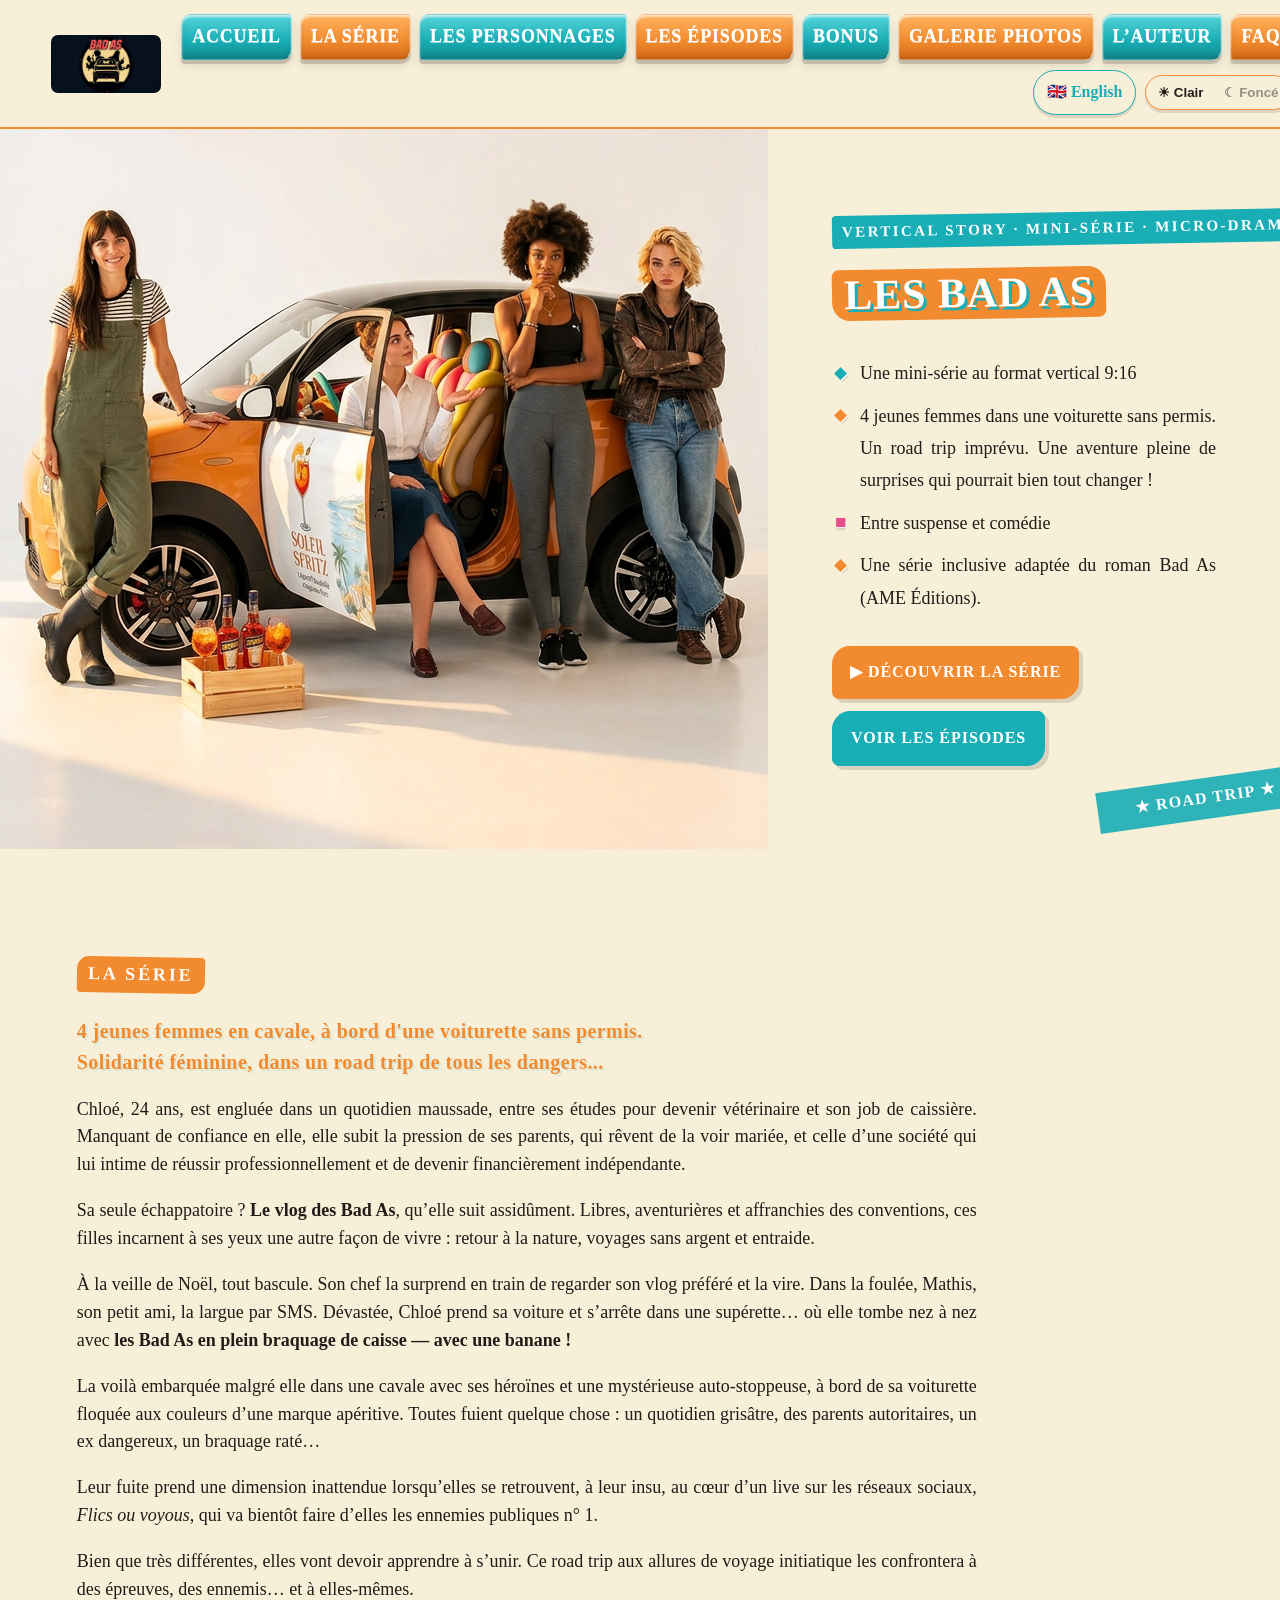
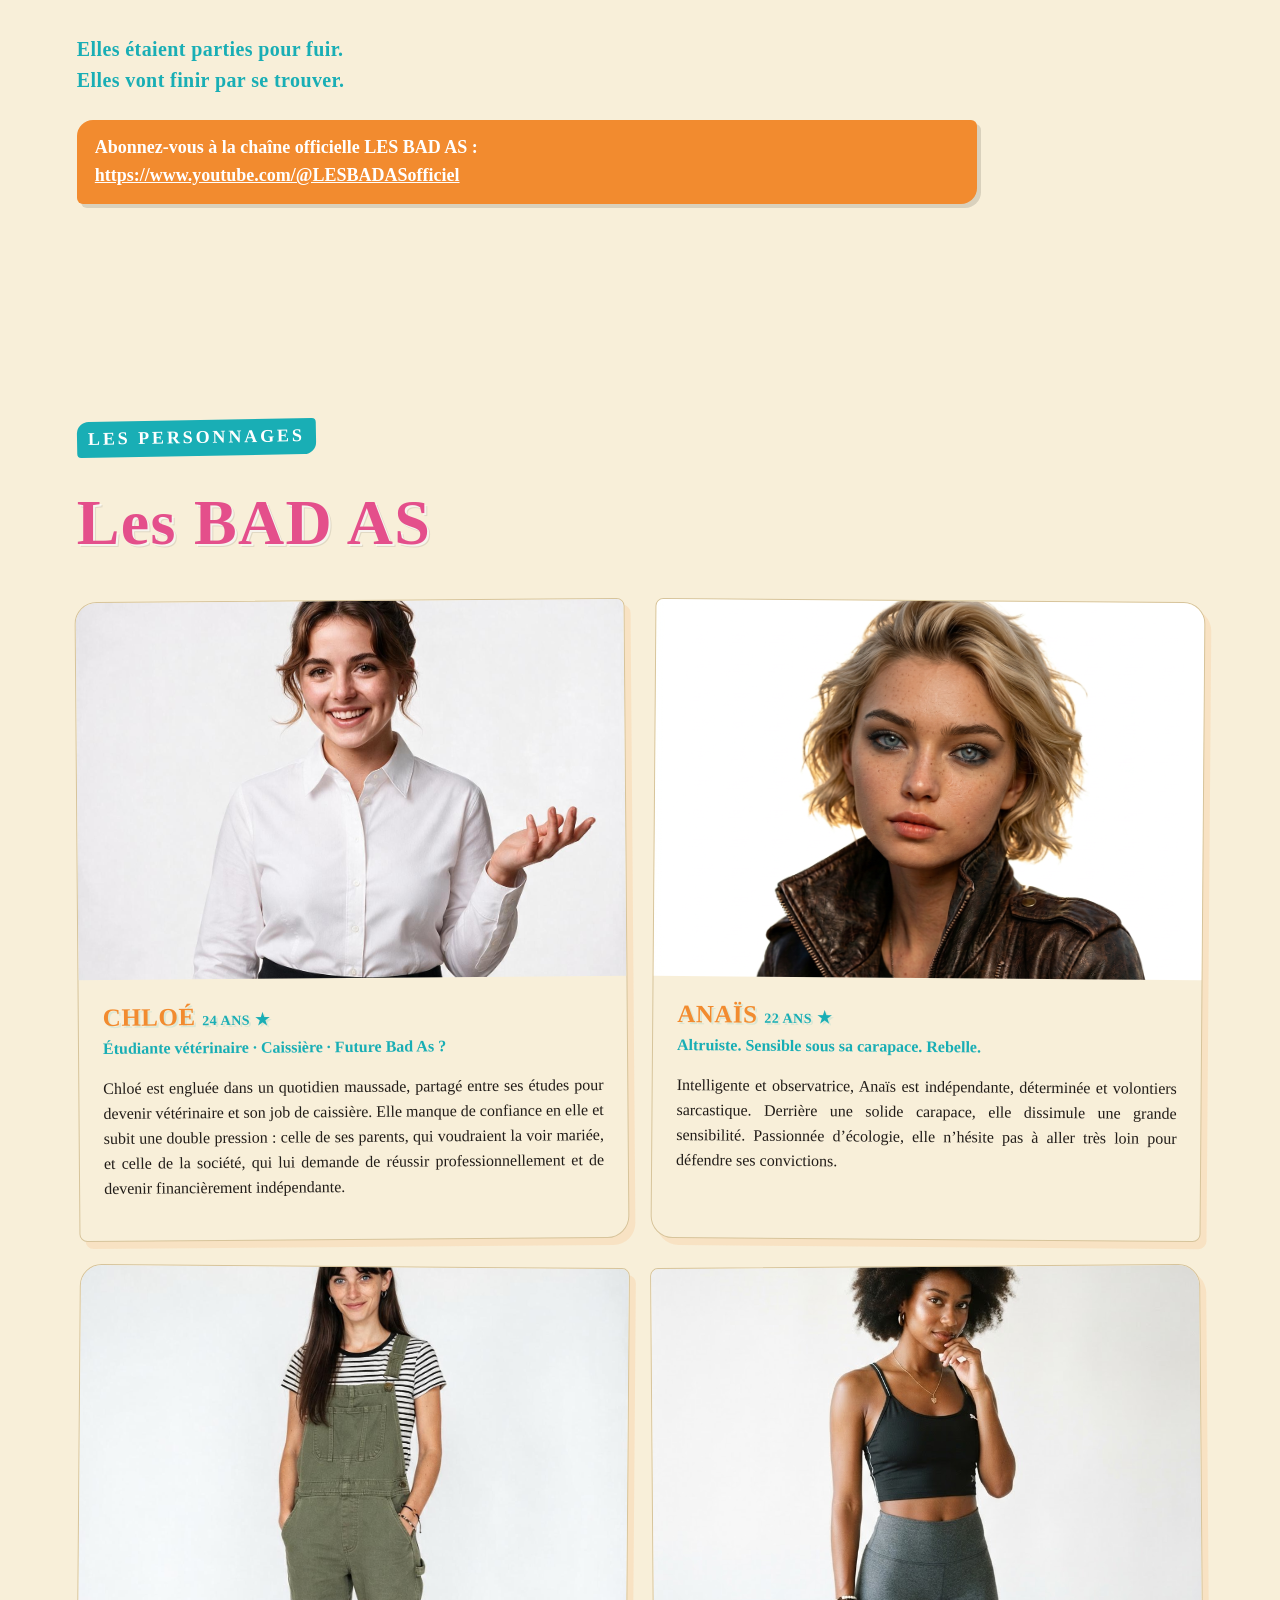
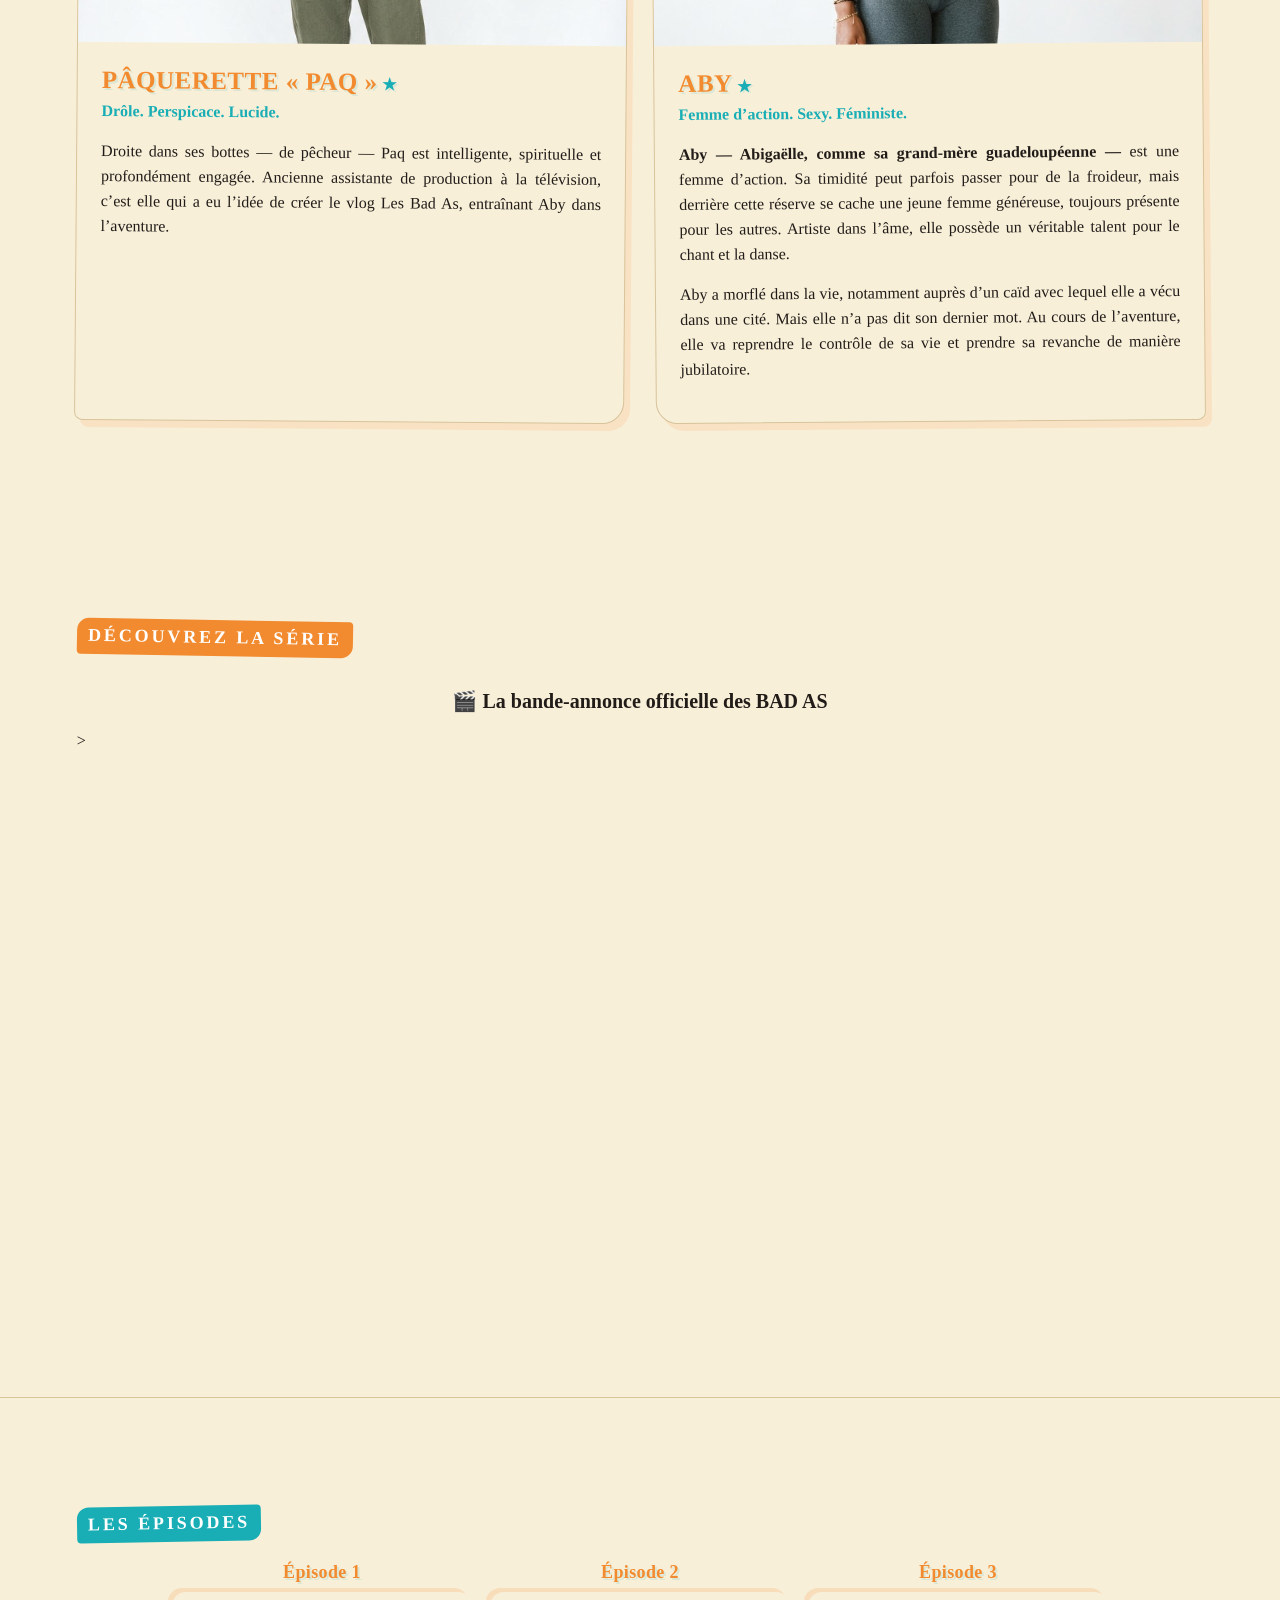
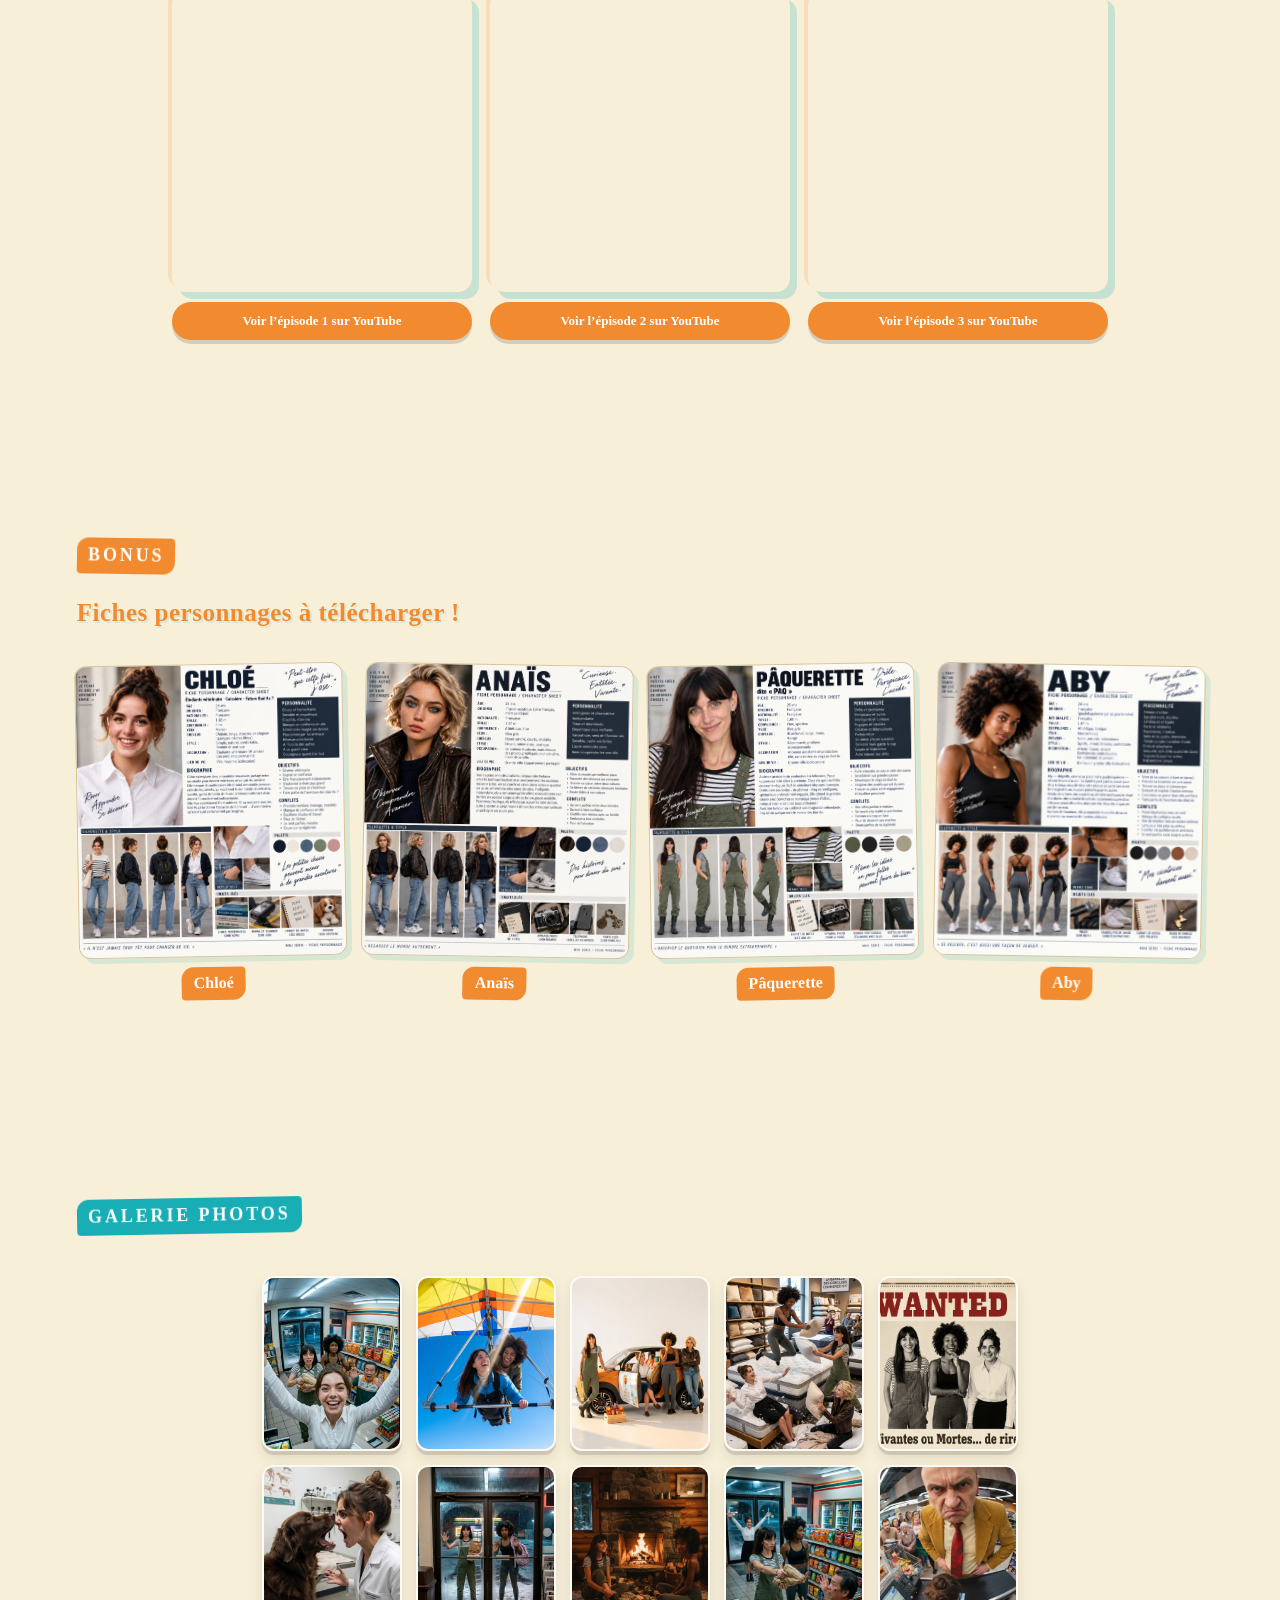
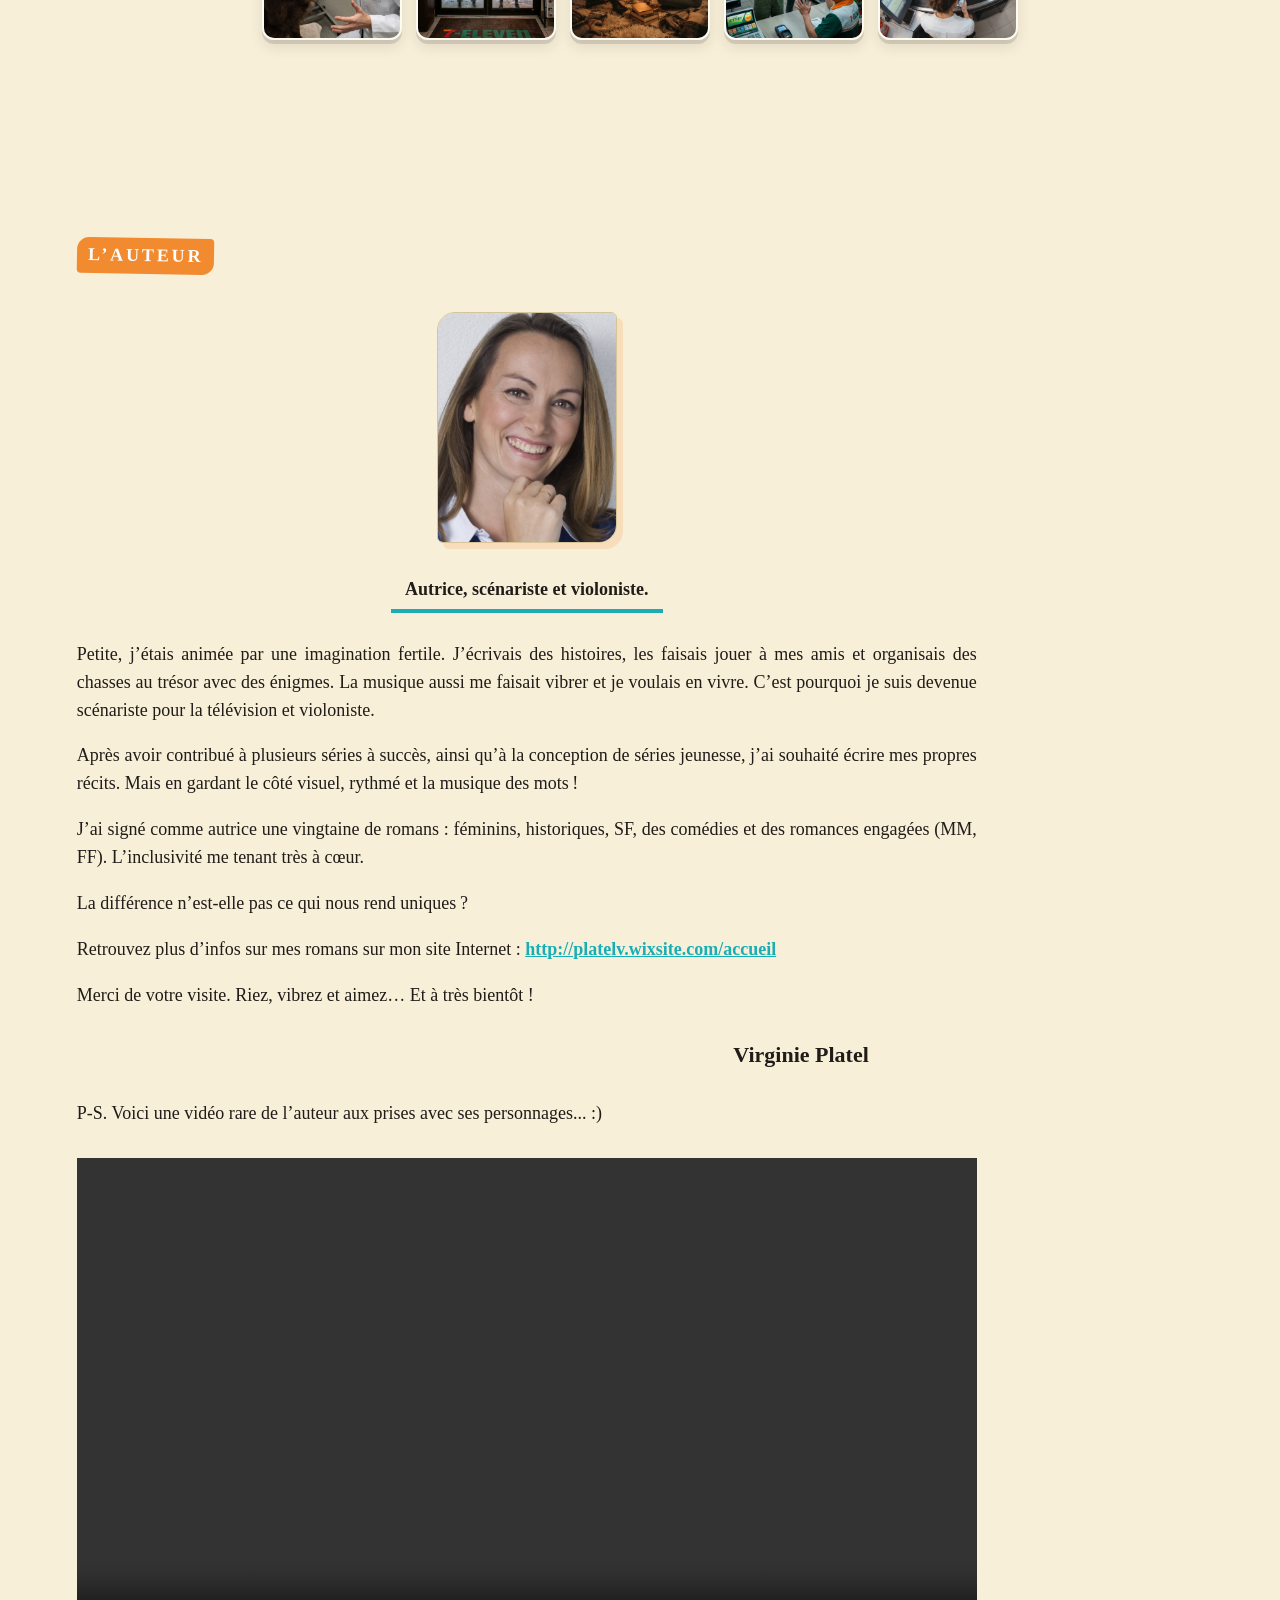
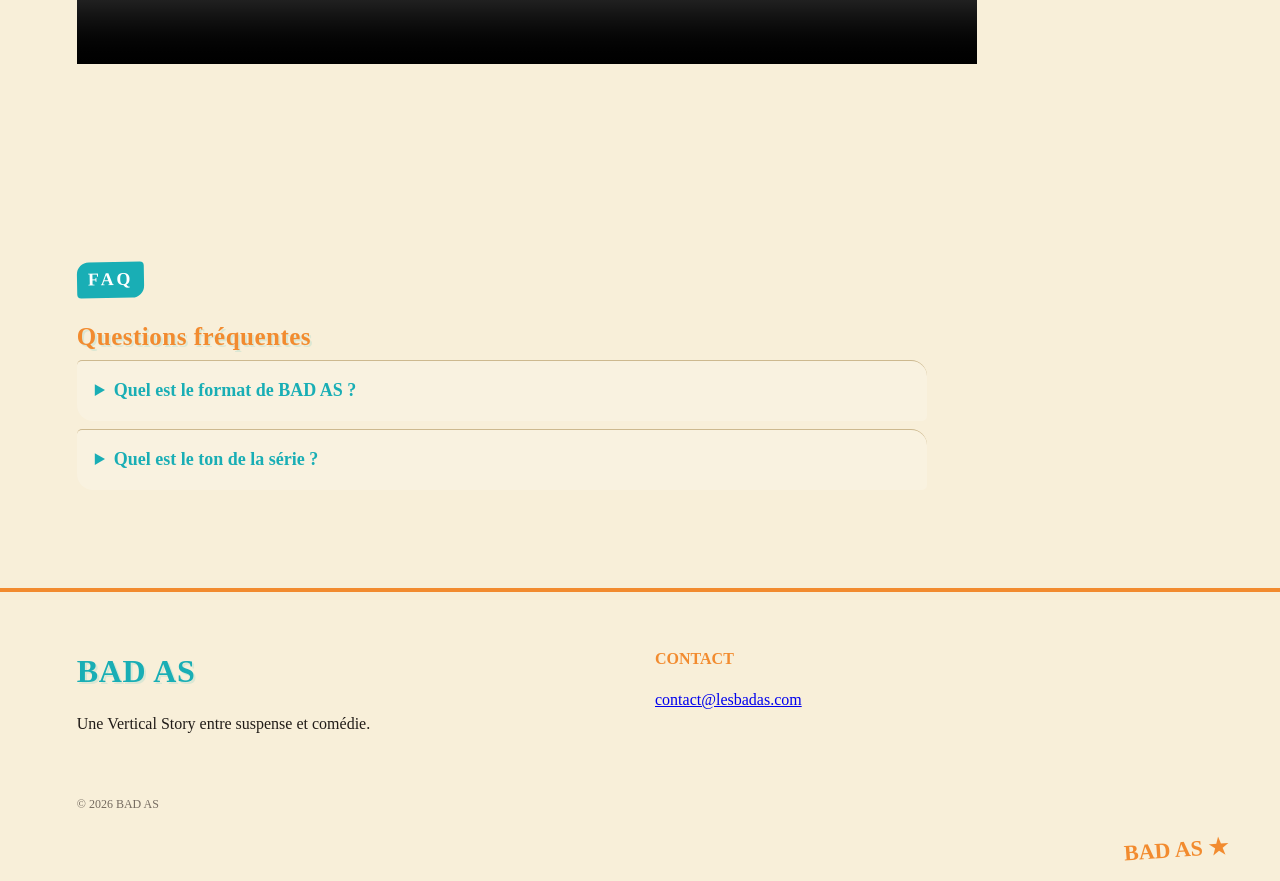
==== commit 2cac06dc: "Update index.html" ====
--- a/index.html
+++ b/index.html
@@ -36,7 +36,7 @@
 <section id="bande-annonce" class="section">
   <p class="eyebrow">Découvrez la série</p>
   <h3 style="font-size: 20px; text-align: center; margin: 12px 0;">🎬 La bande-annonce officielle des BAD AS</h3>>
-  <div style="max-width: 320px; margin: 24px auto;">
+<div style="width: 100%; max-width: 280px; margin: 24px auto;">
     <iframe
       src="https://www.youtube.com/embed/Oqb5FZpTFZc"
       title="Bande-annonce officielle LES BAD AS"
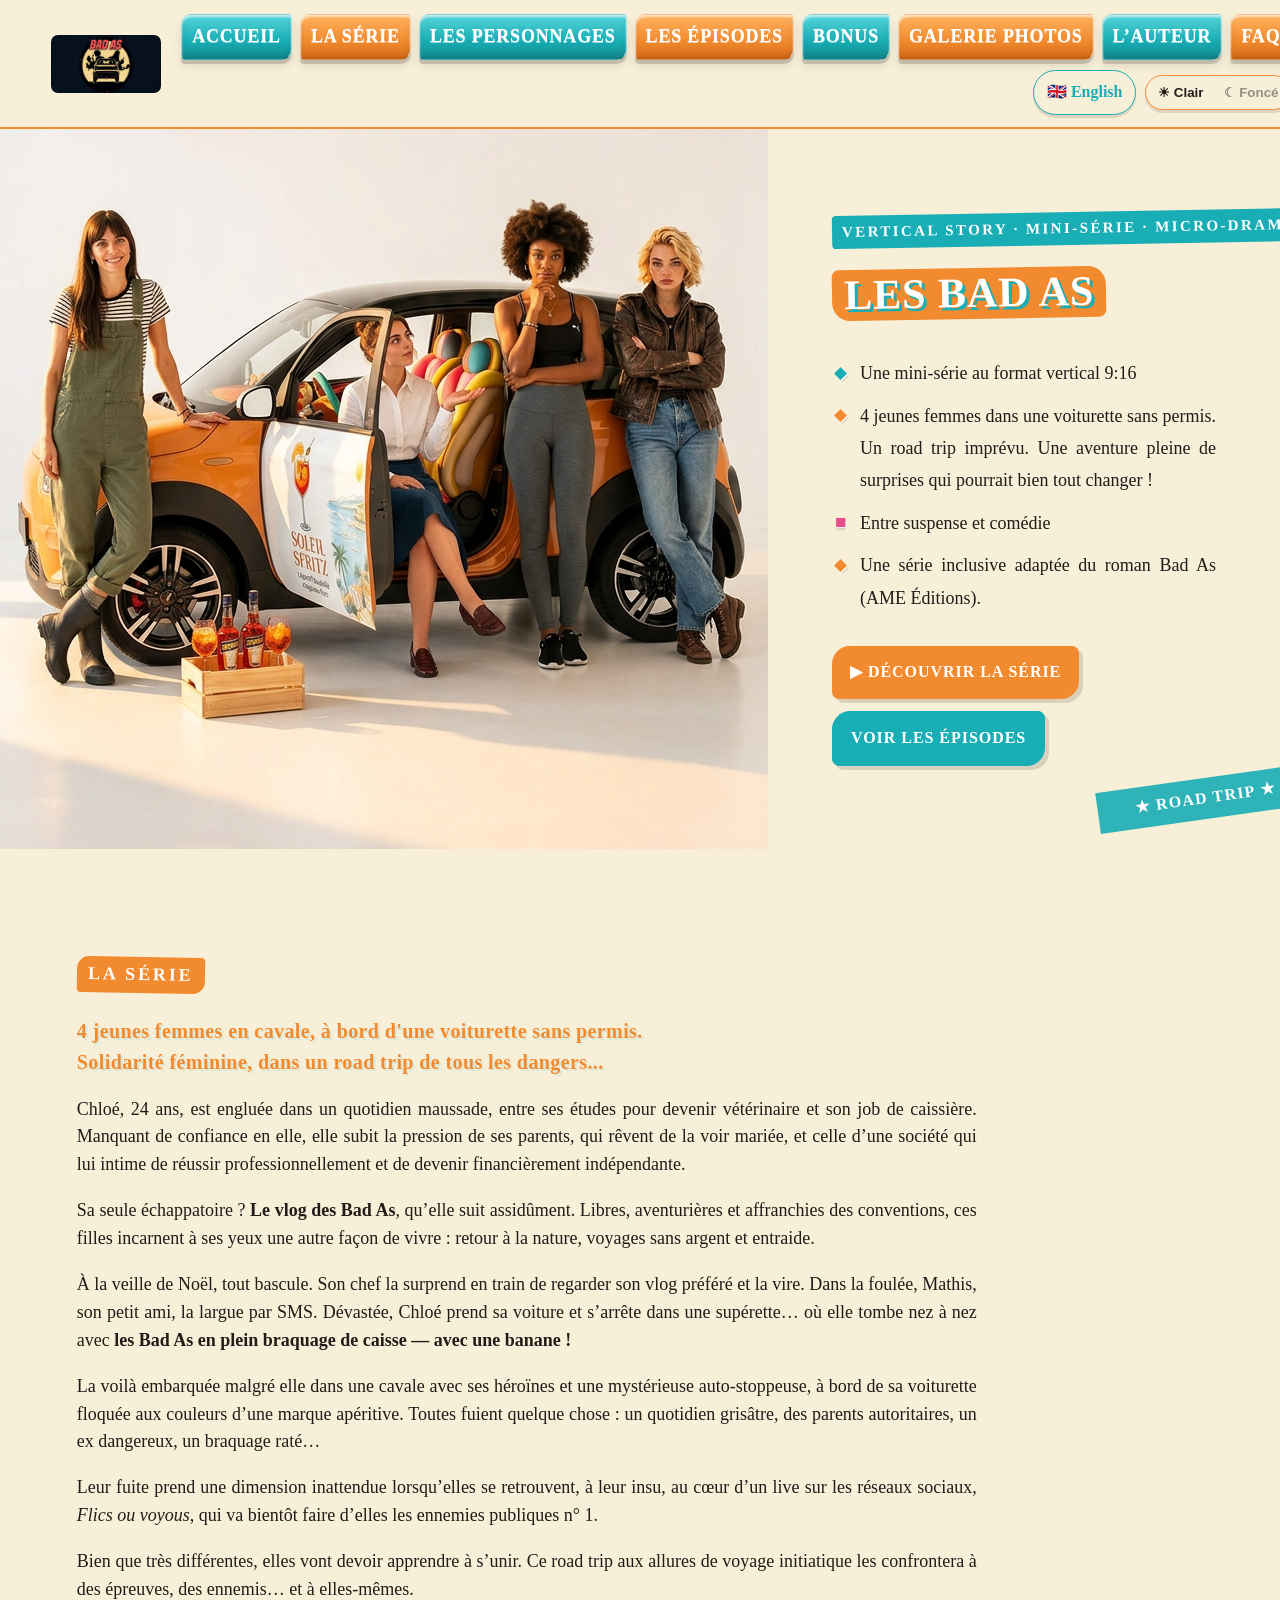
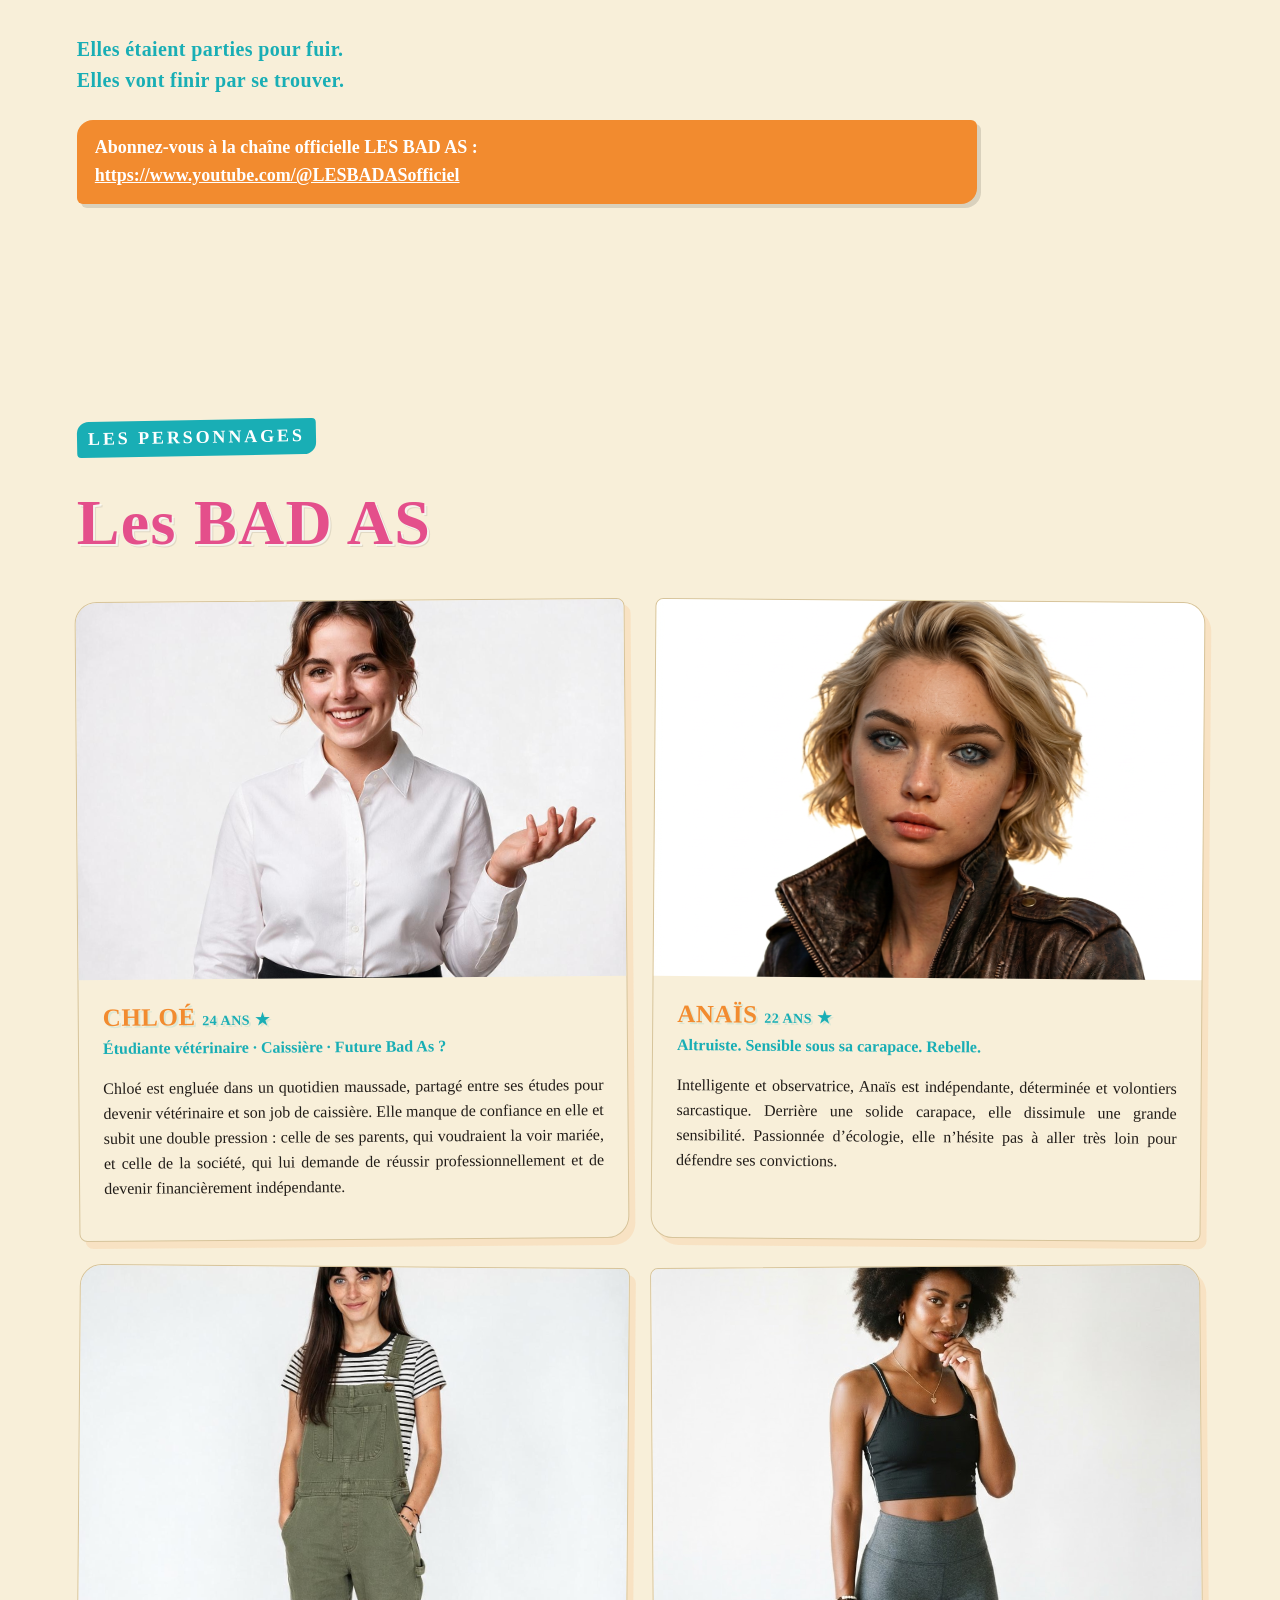
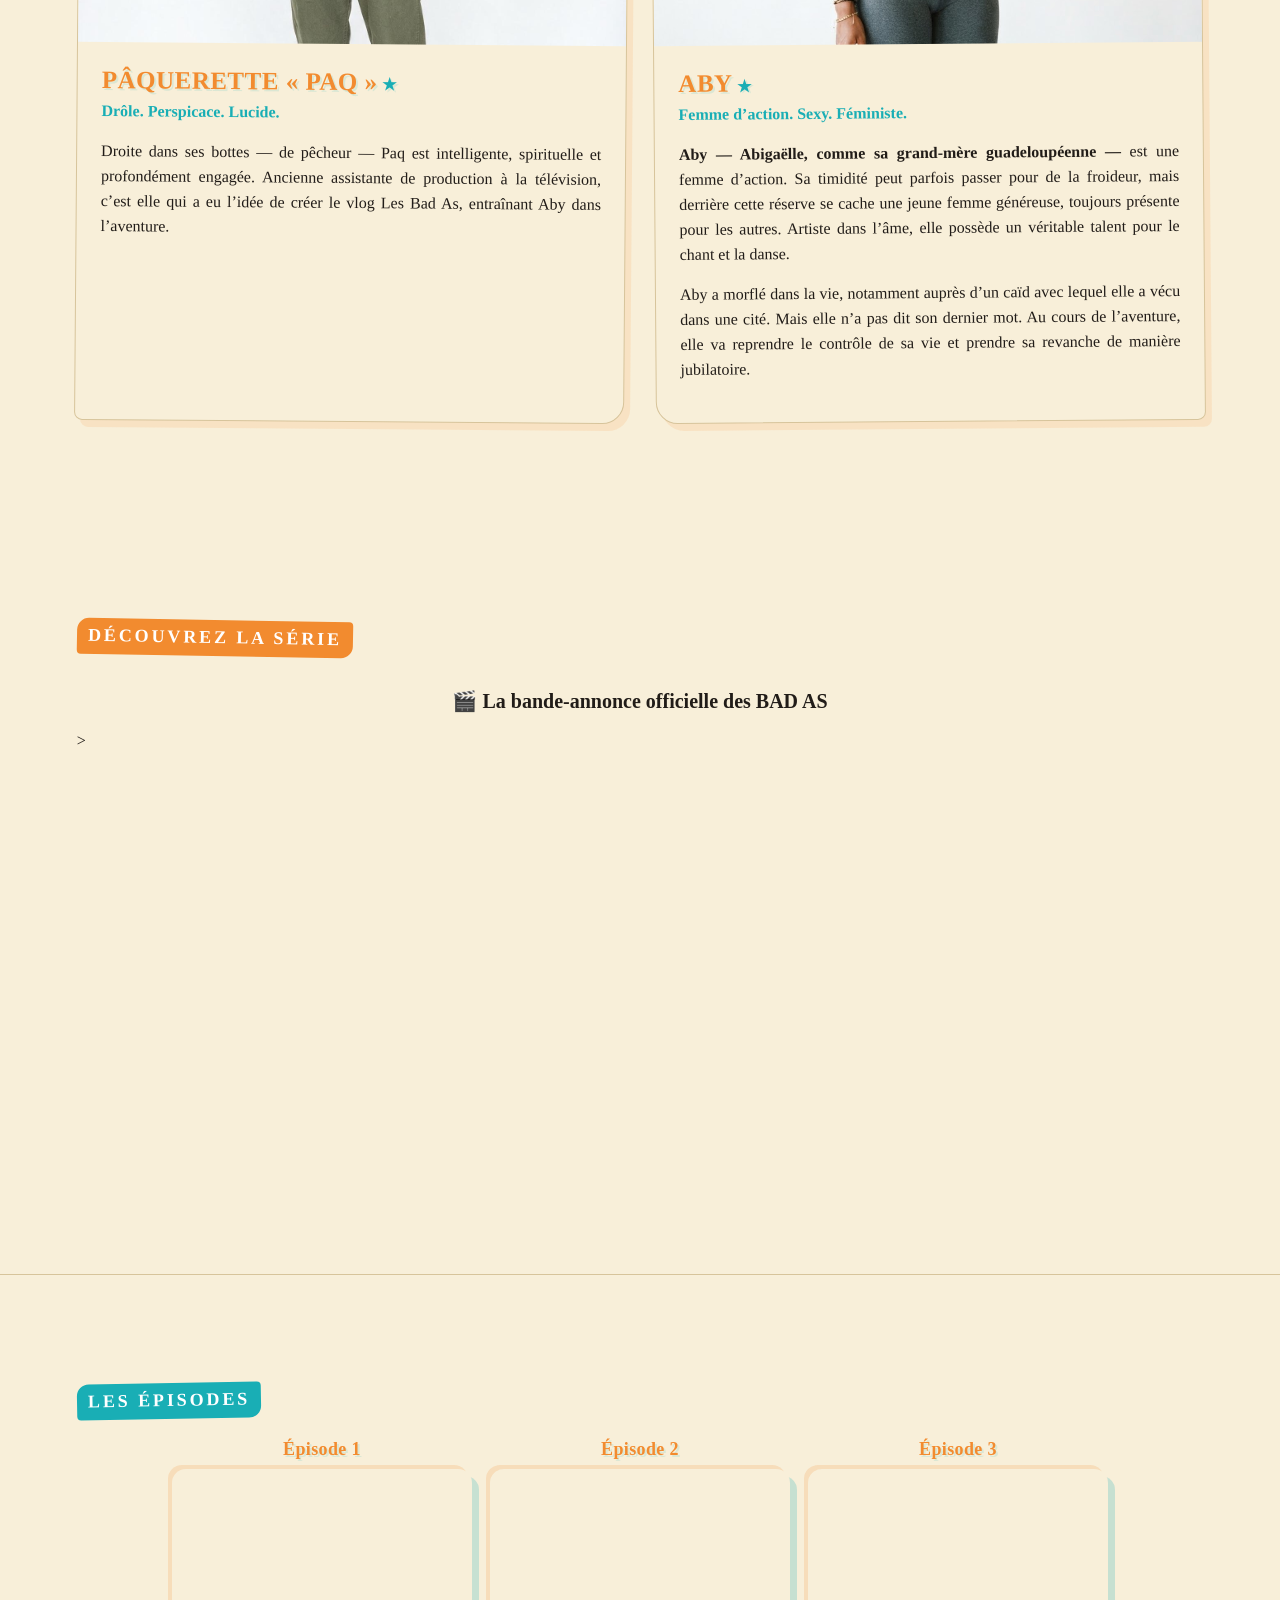
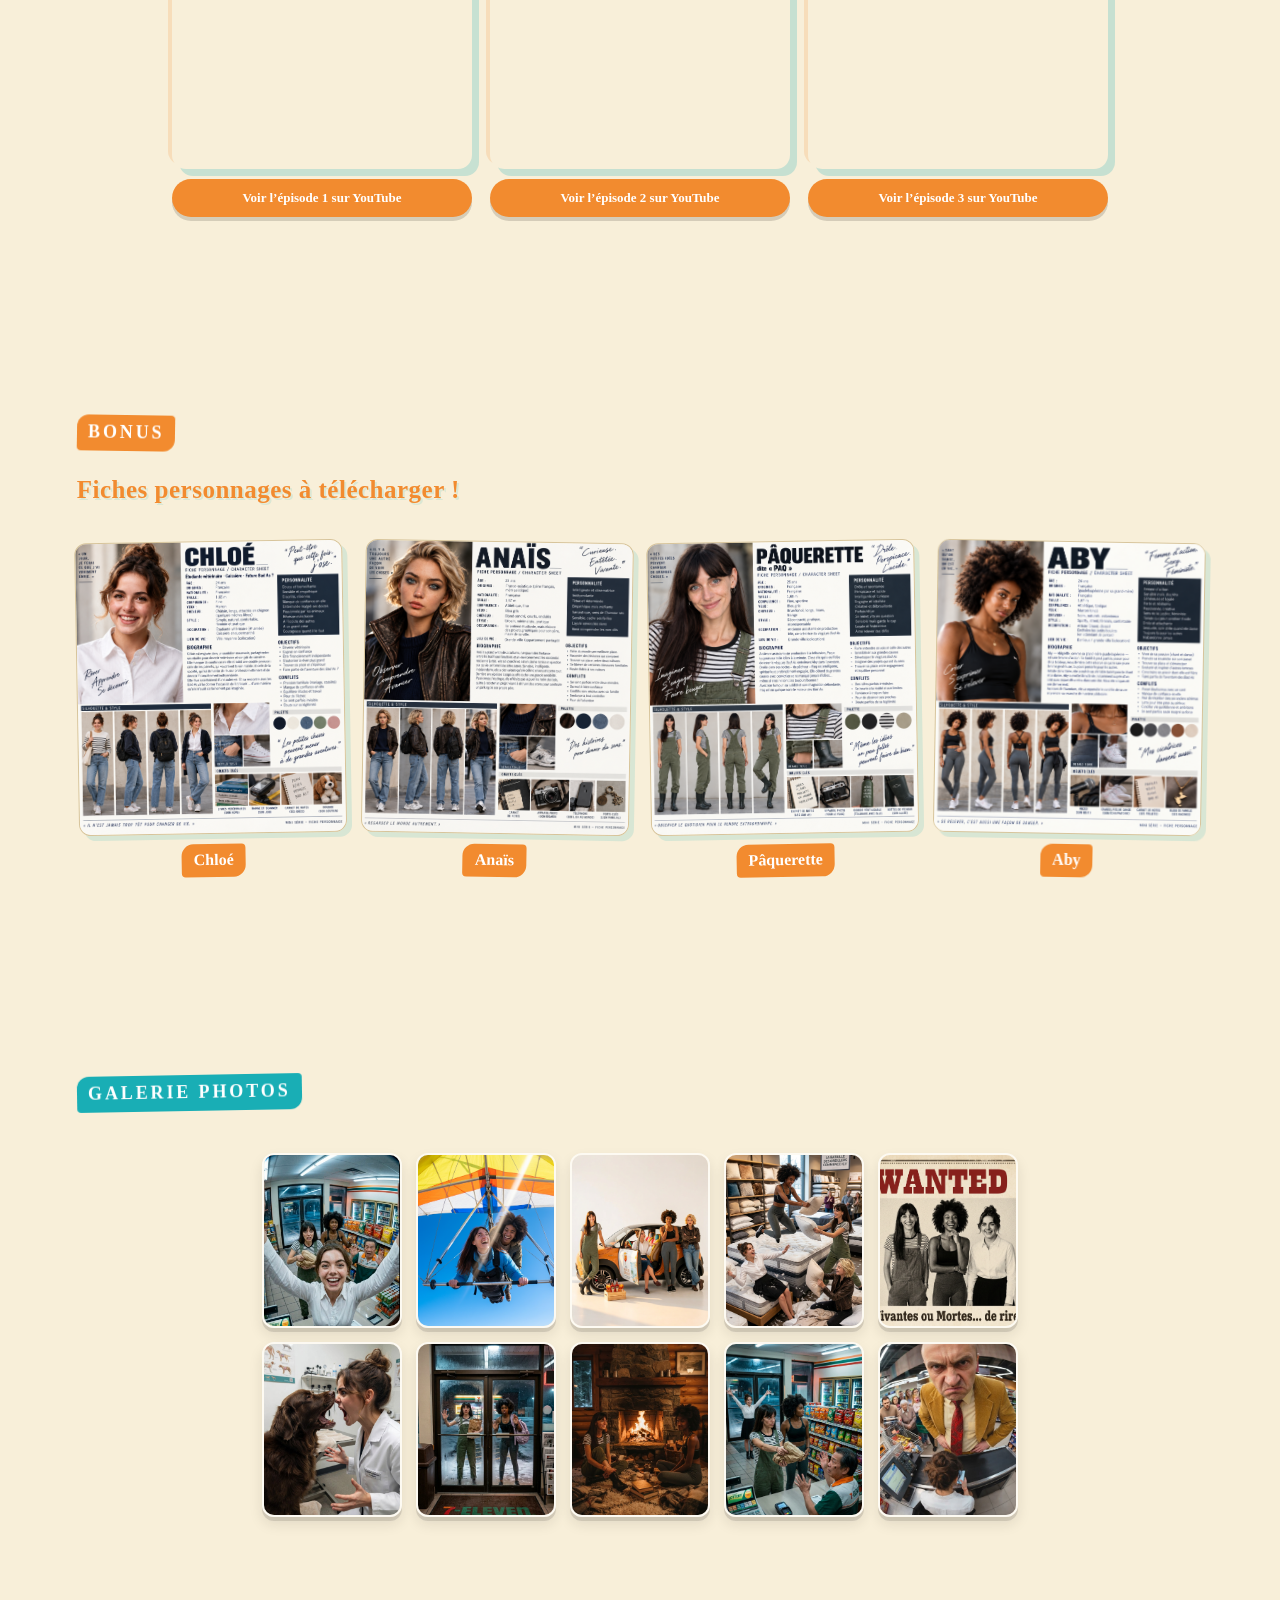
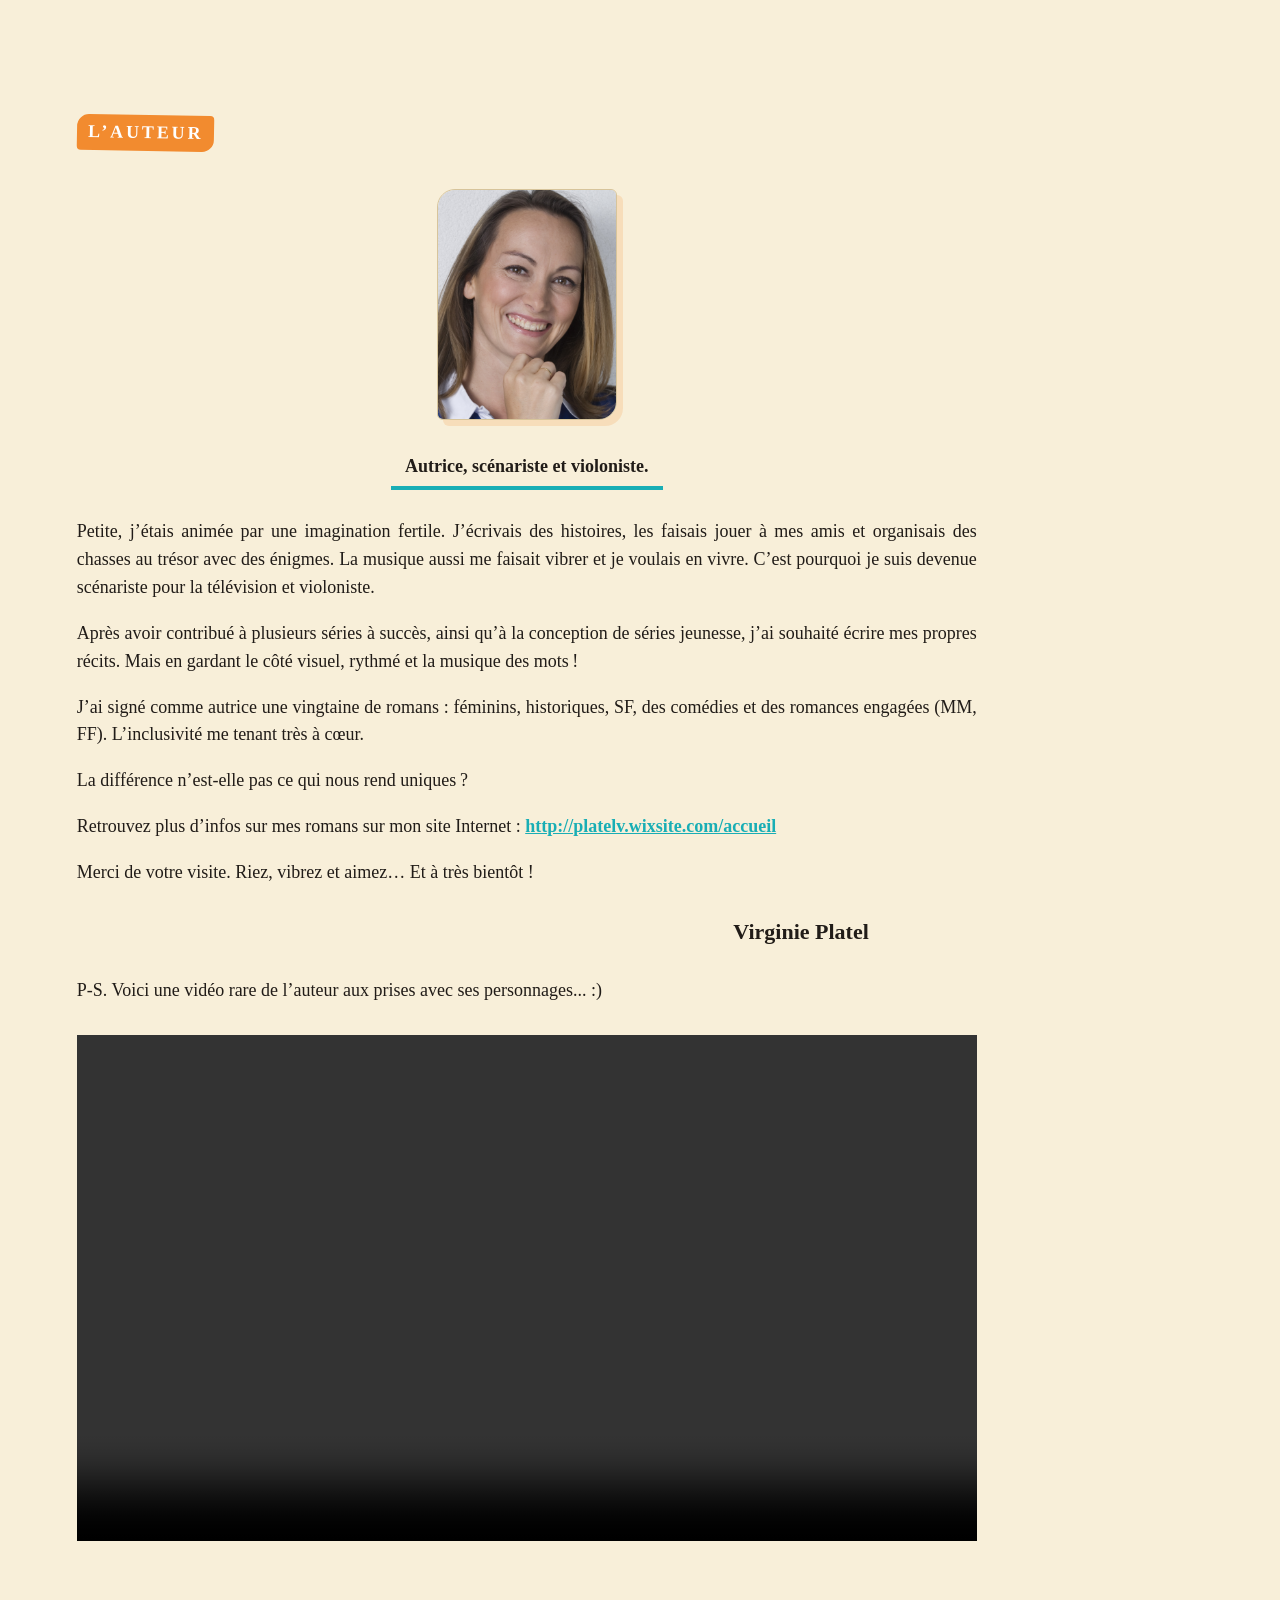
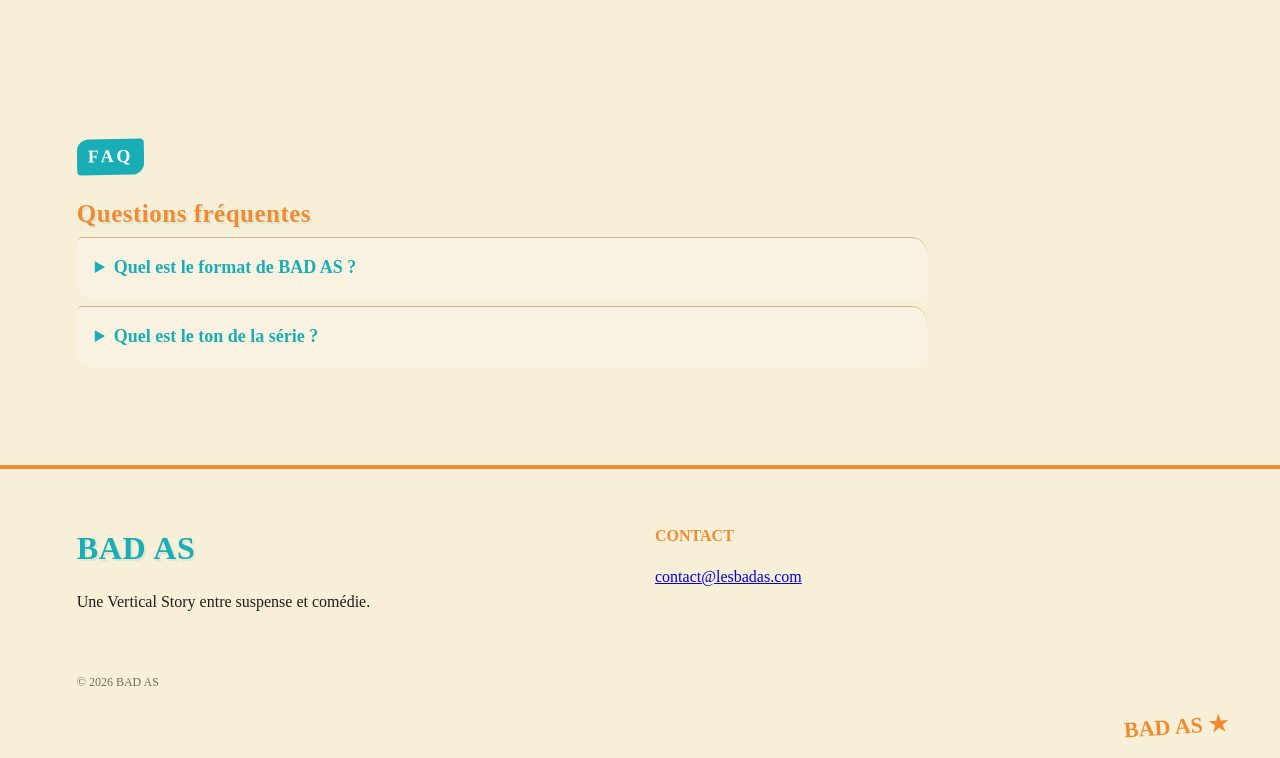
==== commit c35a36d8: "Update index.html" ====
--- a/index.html
+++ b/index.html
@@ -36,7 +36,7 @@
 <section id="bande-annonce" class="section">
   <p class="eyebrow">Découvrez la série</p>
   <h3 style="font-size: 20px; text-align: center; margin: 12px 0;">🎬 La bande-annonce officielle des BAD AS</h3>>
-<div style="width: 100%; max-width: 280px; margin: 24px auto;">
+<div style="width: 100%; max-width: 220px; margin: 16px auto;">
     <iframe
       src="https://www.youtube.com/embed/Oqb5FZpTFZc"
       title="Bande-annonce officielle LES BAD AS"
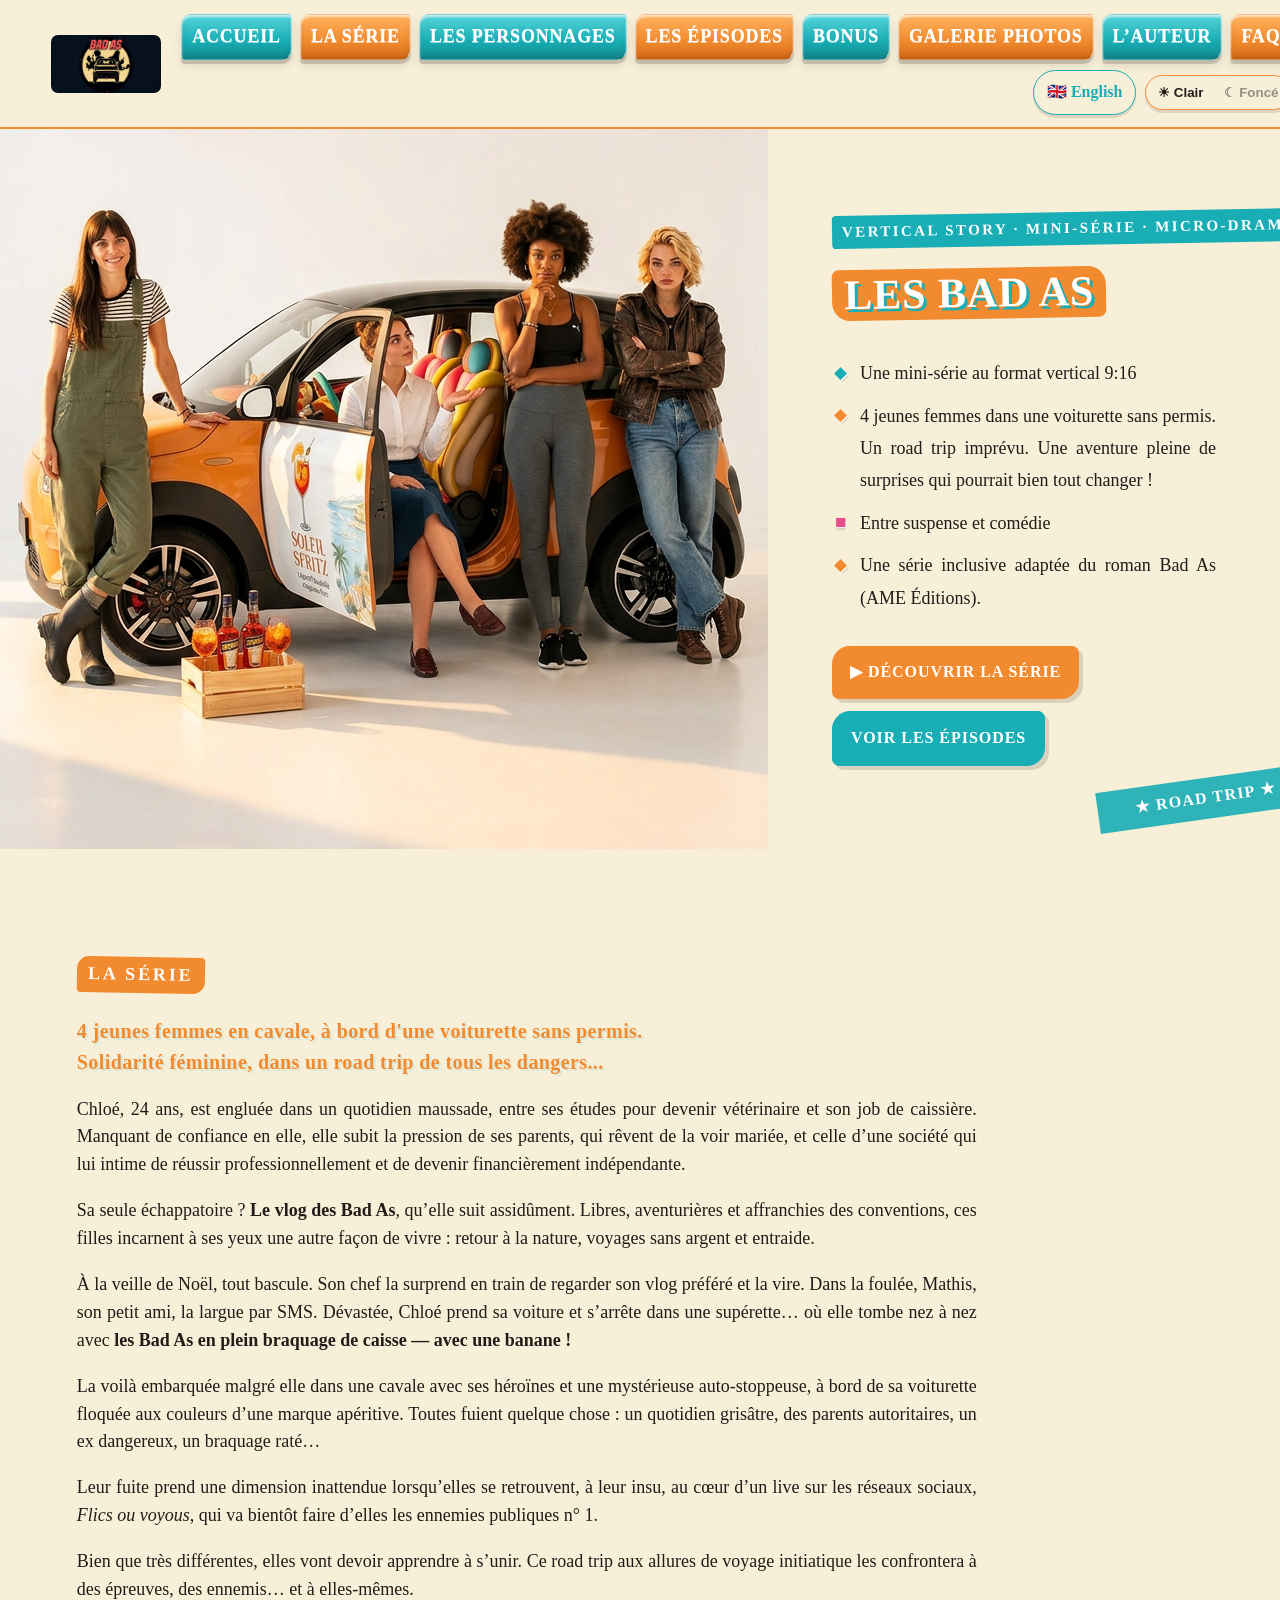
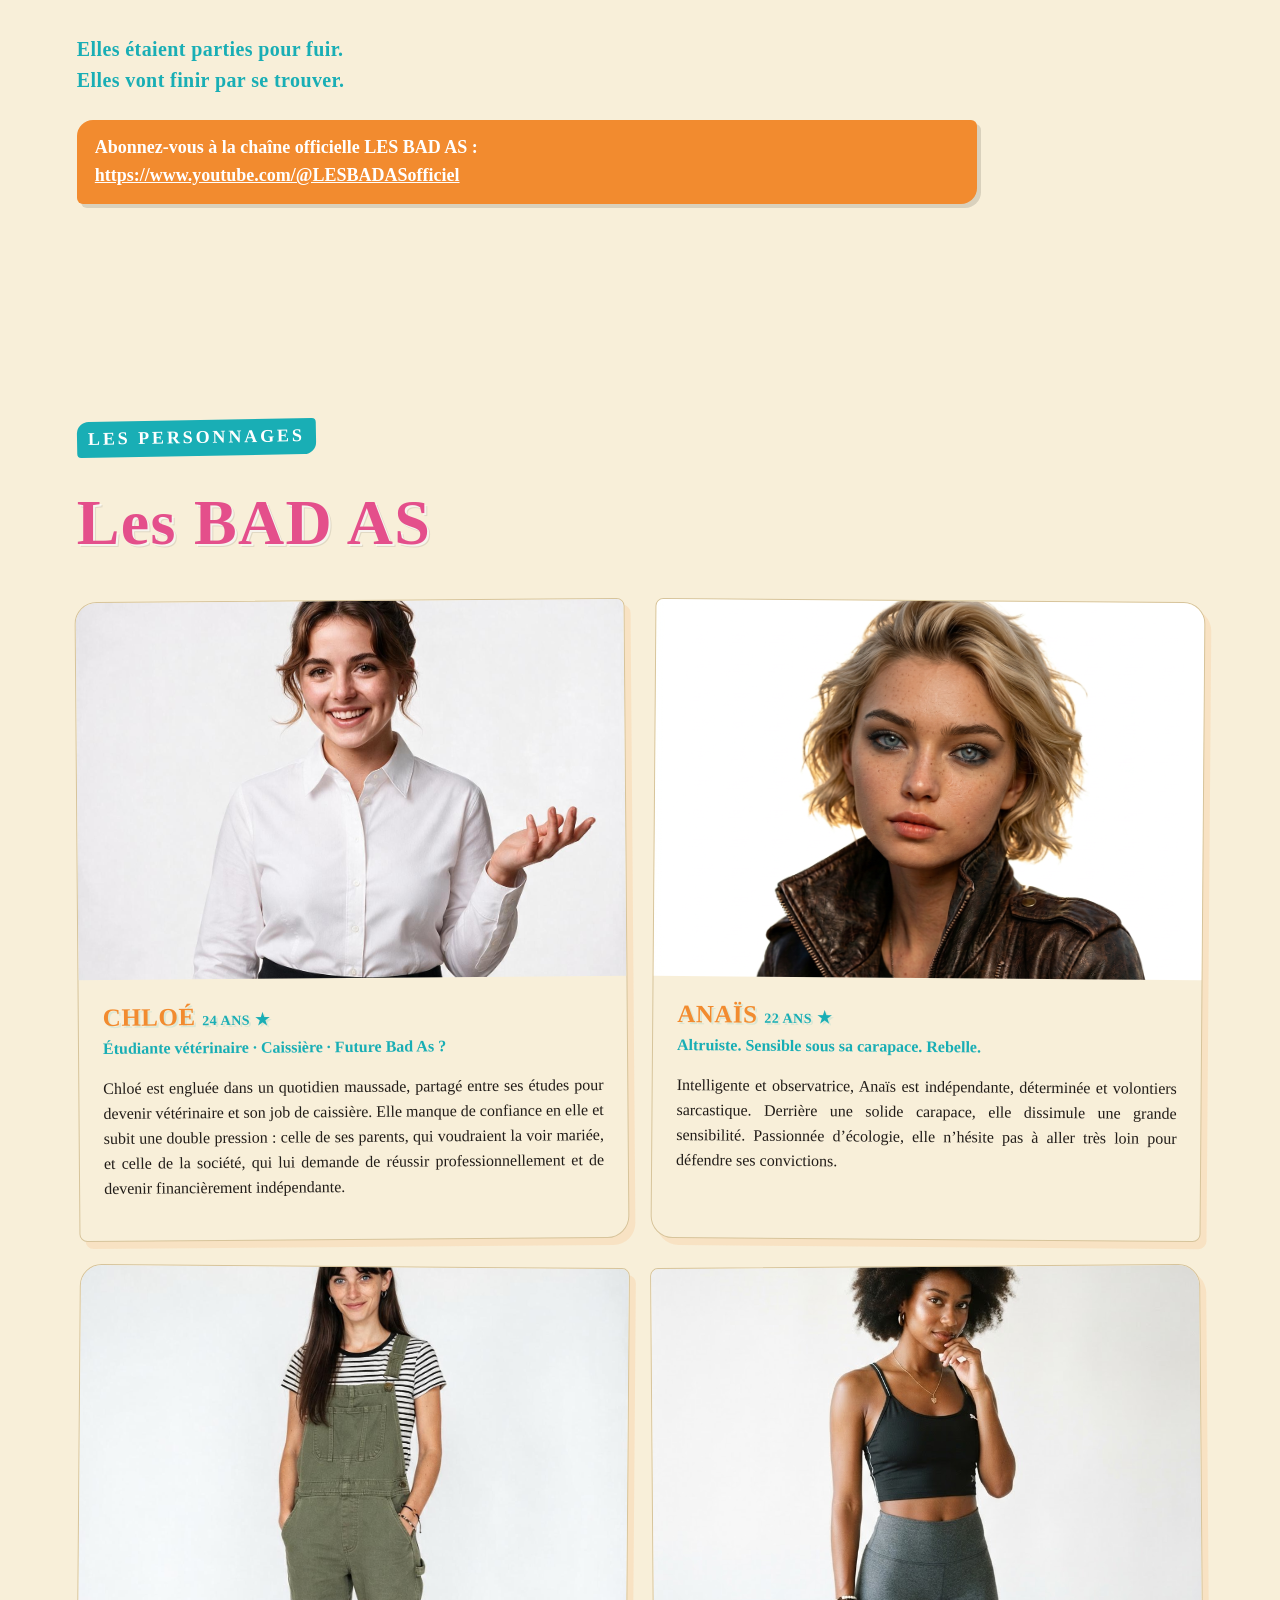
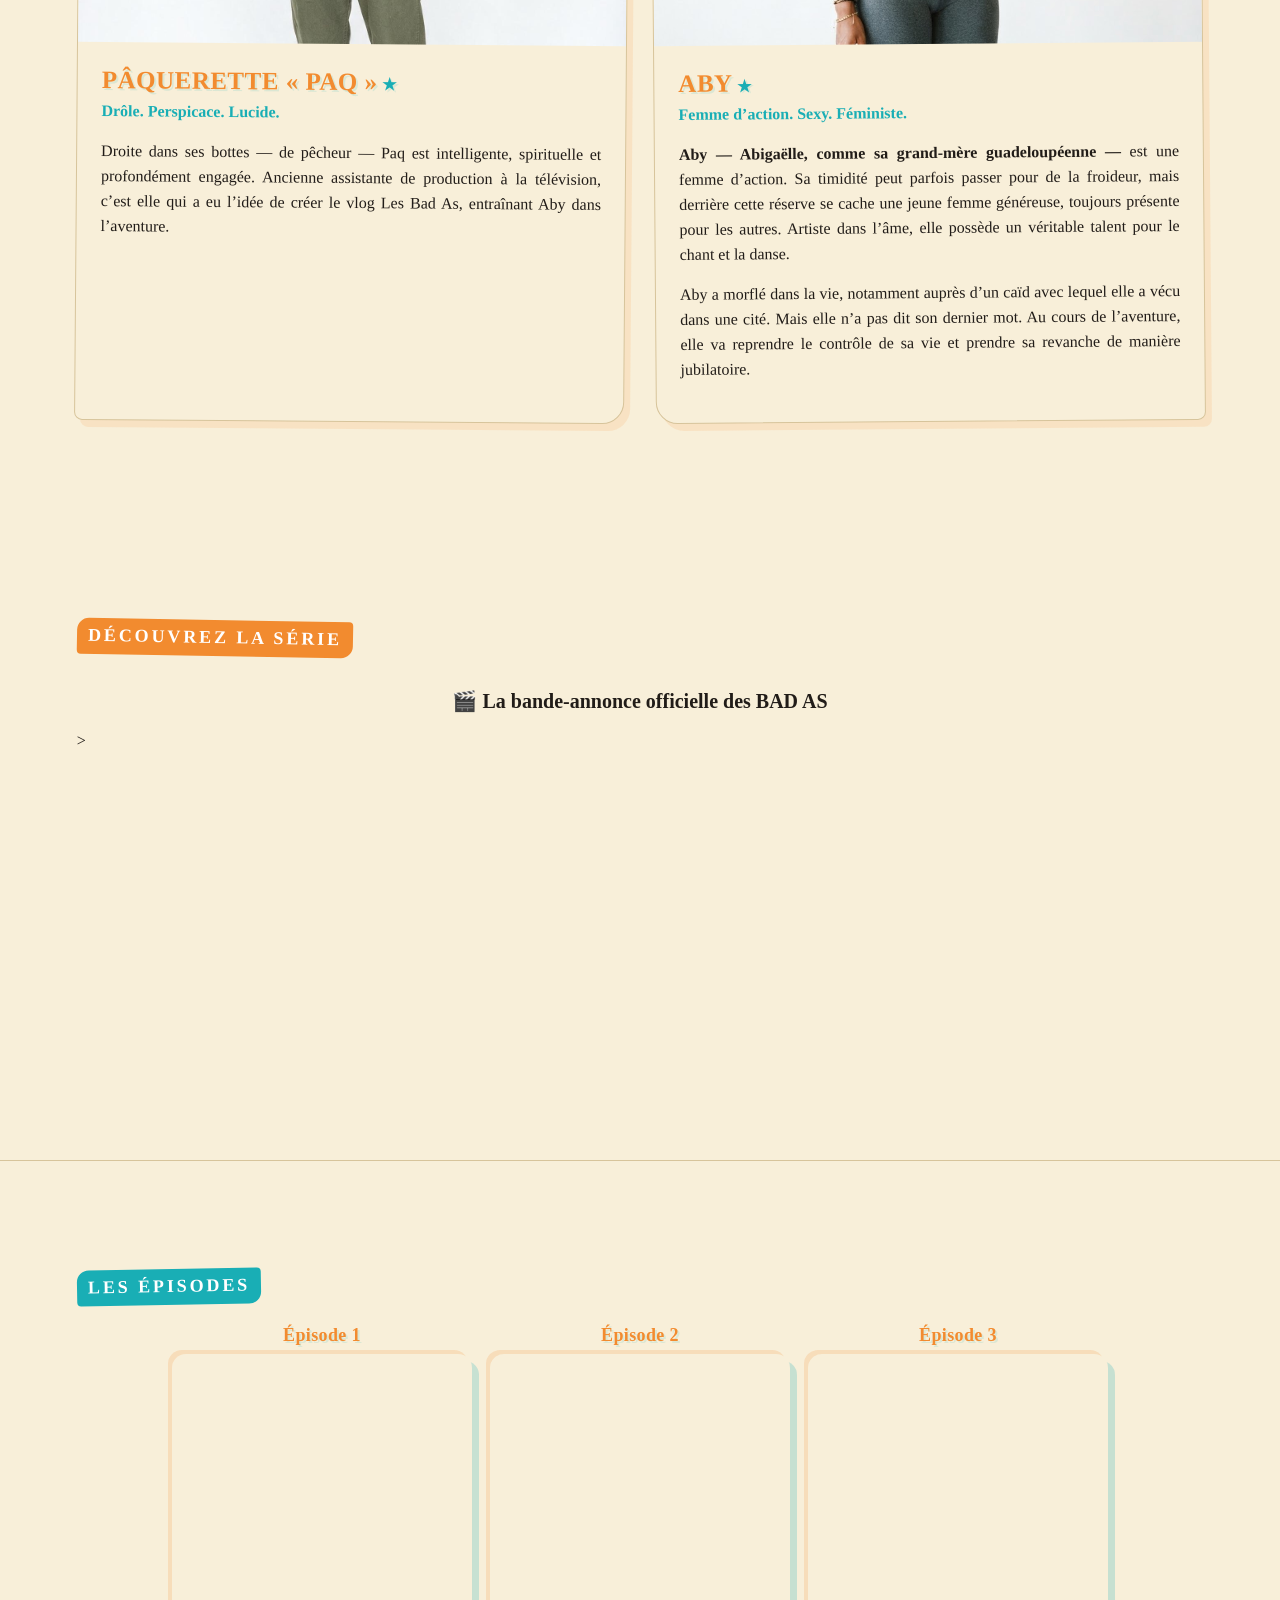
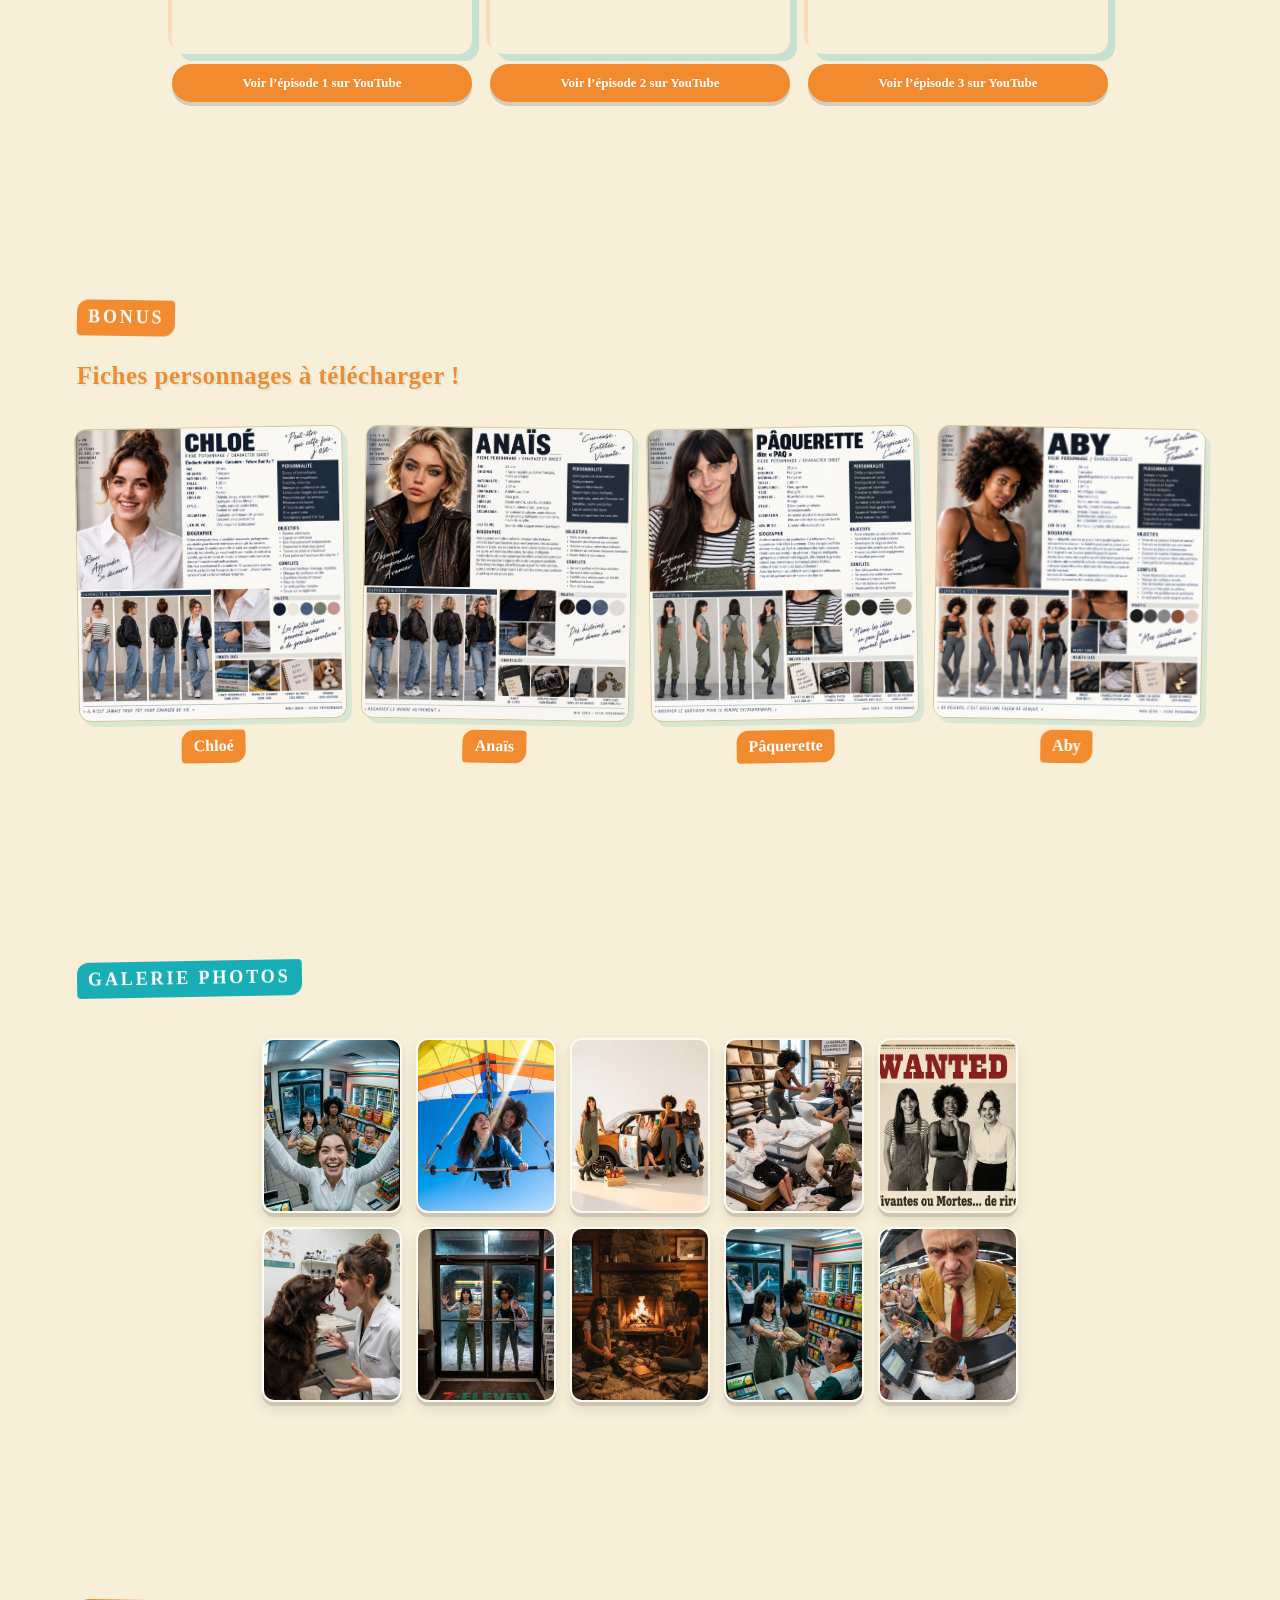
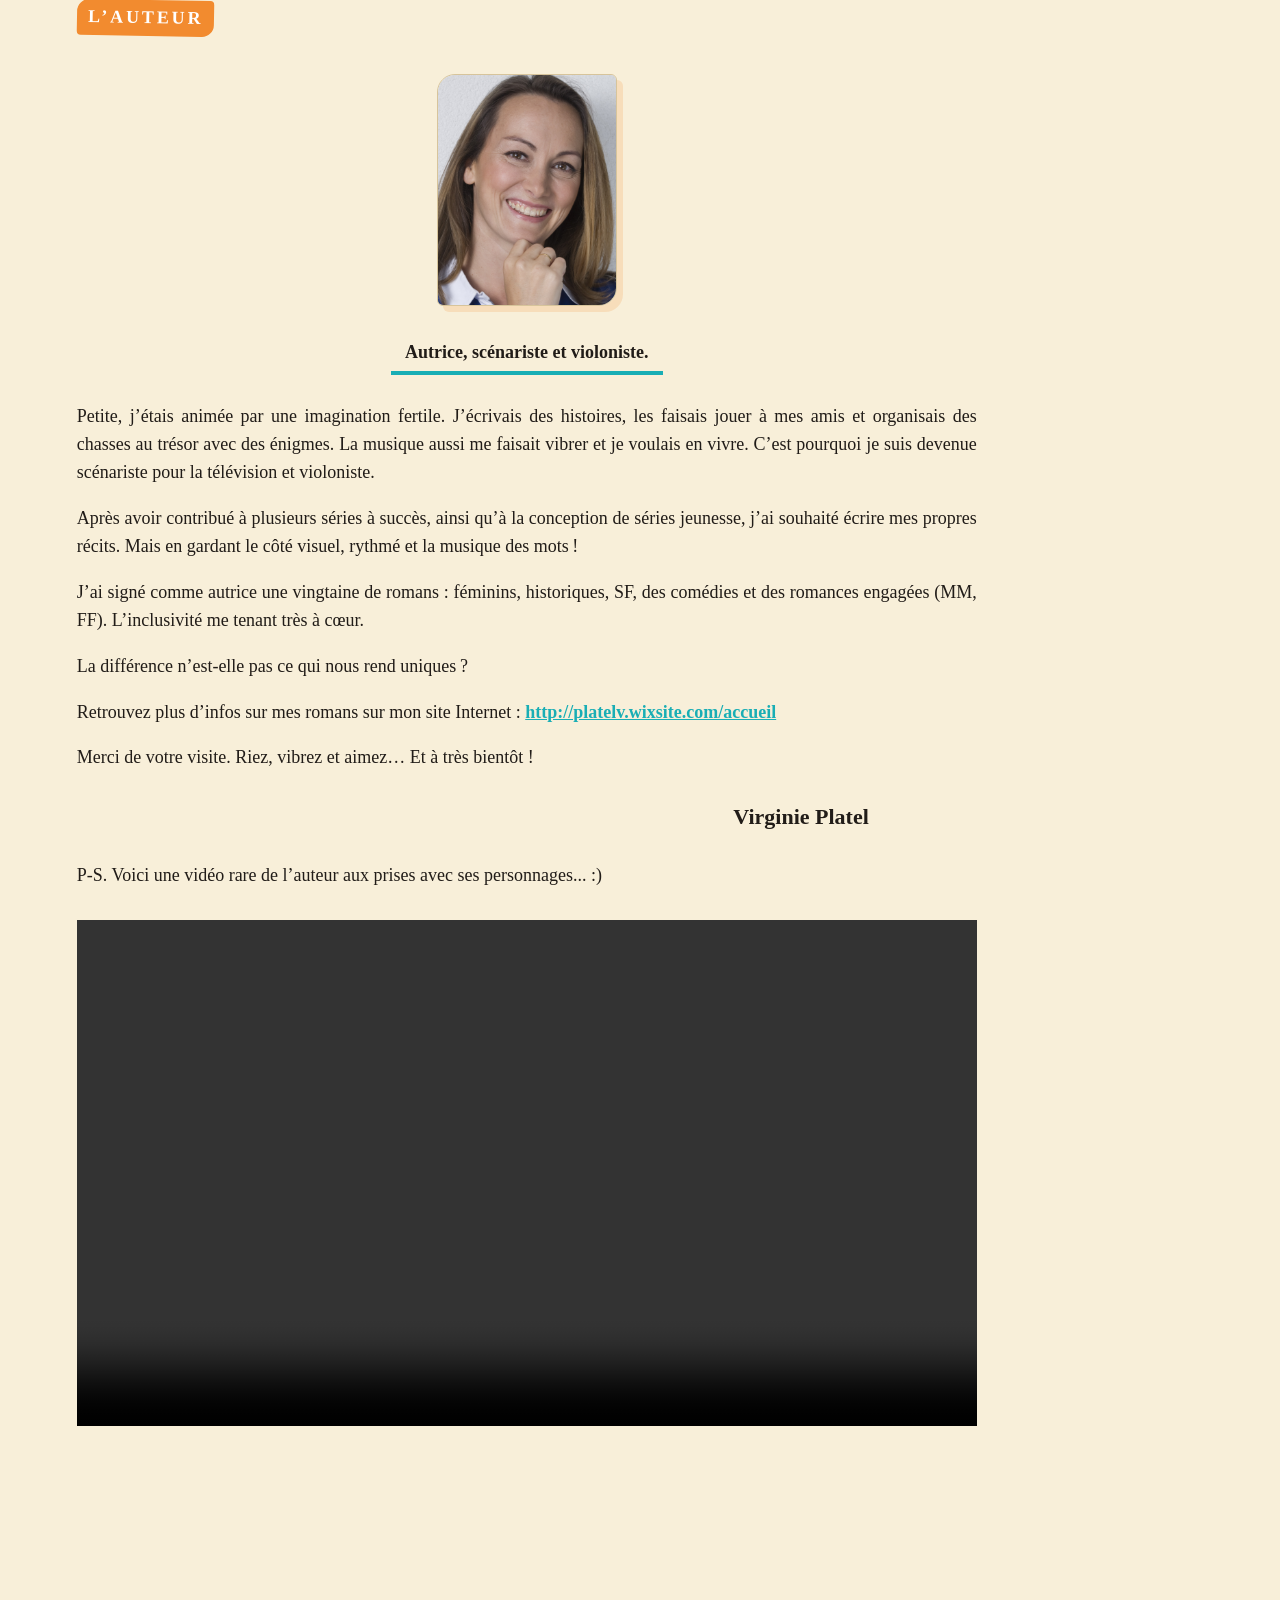
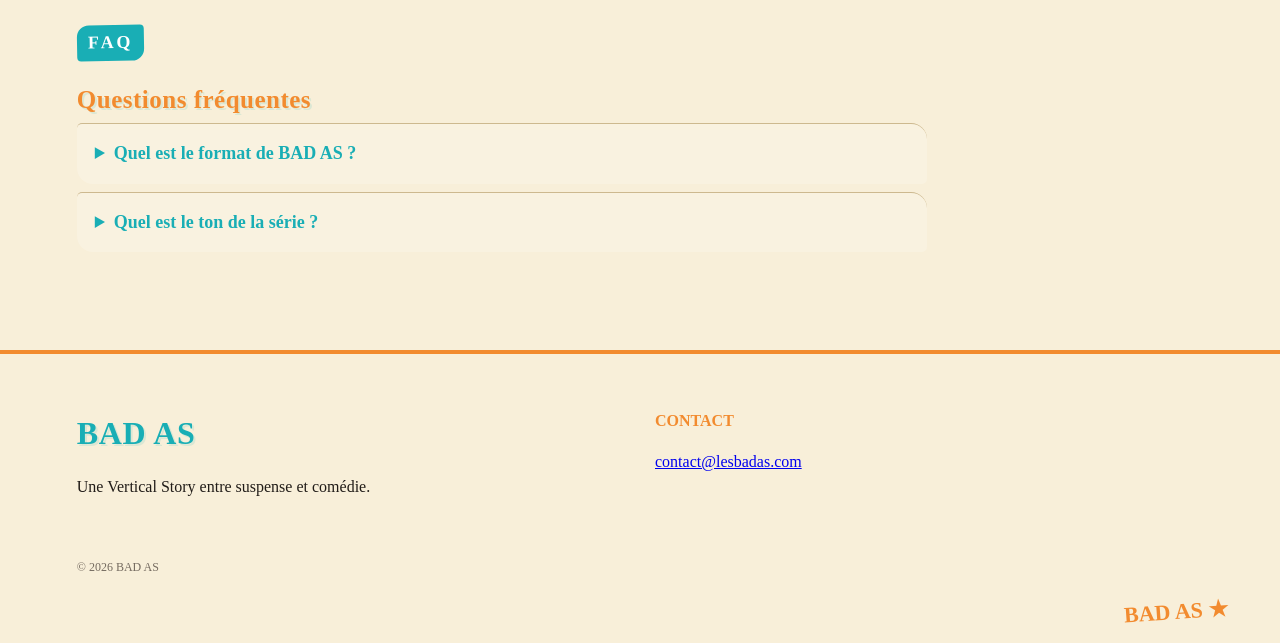
==== commit 491afb8d: "Update index.html" ====
--- a/index.html
+++ b/index.html
@@ -36,7 +36,7 @@
 <section id="bande-annonce" class="section">
   <p class="eyebrow">Découvrez la série</p>
   <h3 style="font-size: 20px; text-align: center; margin: 12px 0;">🎬 La bande-annonce officielle des BAD AS</h3>>
-<div style="width: 100%; max-width: 220px; margin: 16px auto;">
+<div style="width: 100%; max-width: 160px; margin: 12px auto;">
     <iframe
       src="https://www.youtube.com/embed/Oqb5FZpTFZc"
       title="Bande-annonce officielle LES BAD AS"
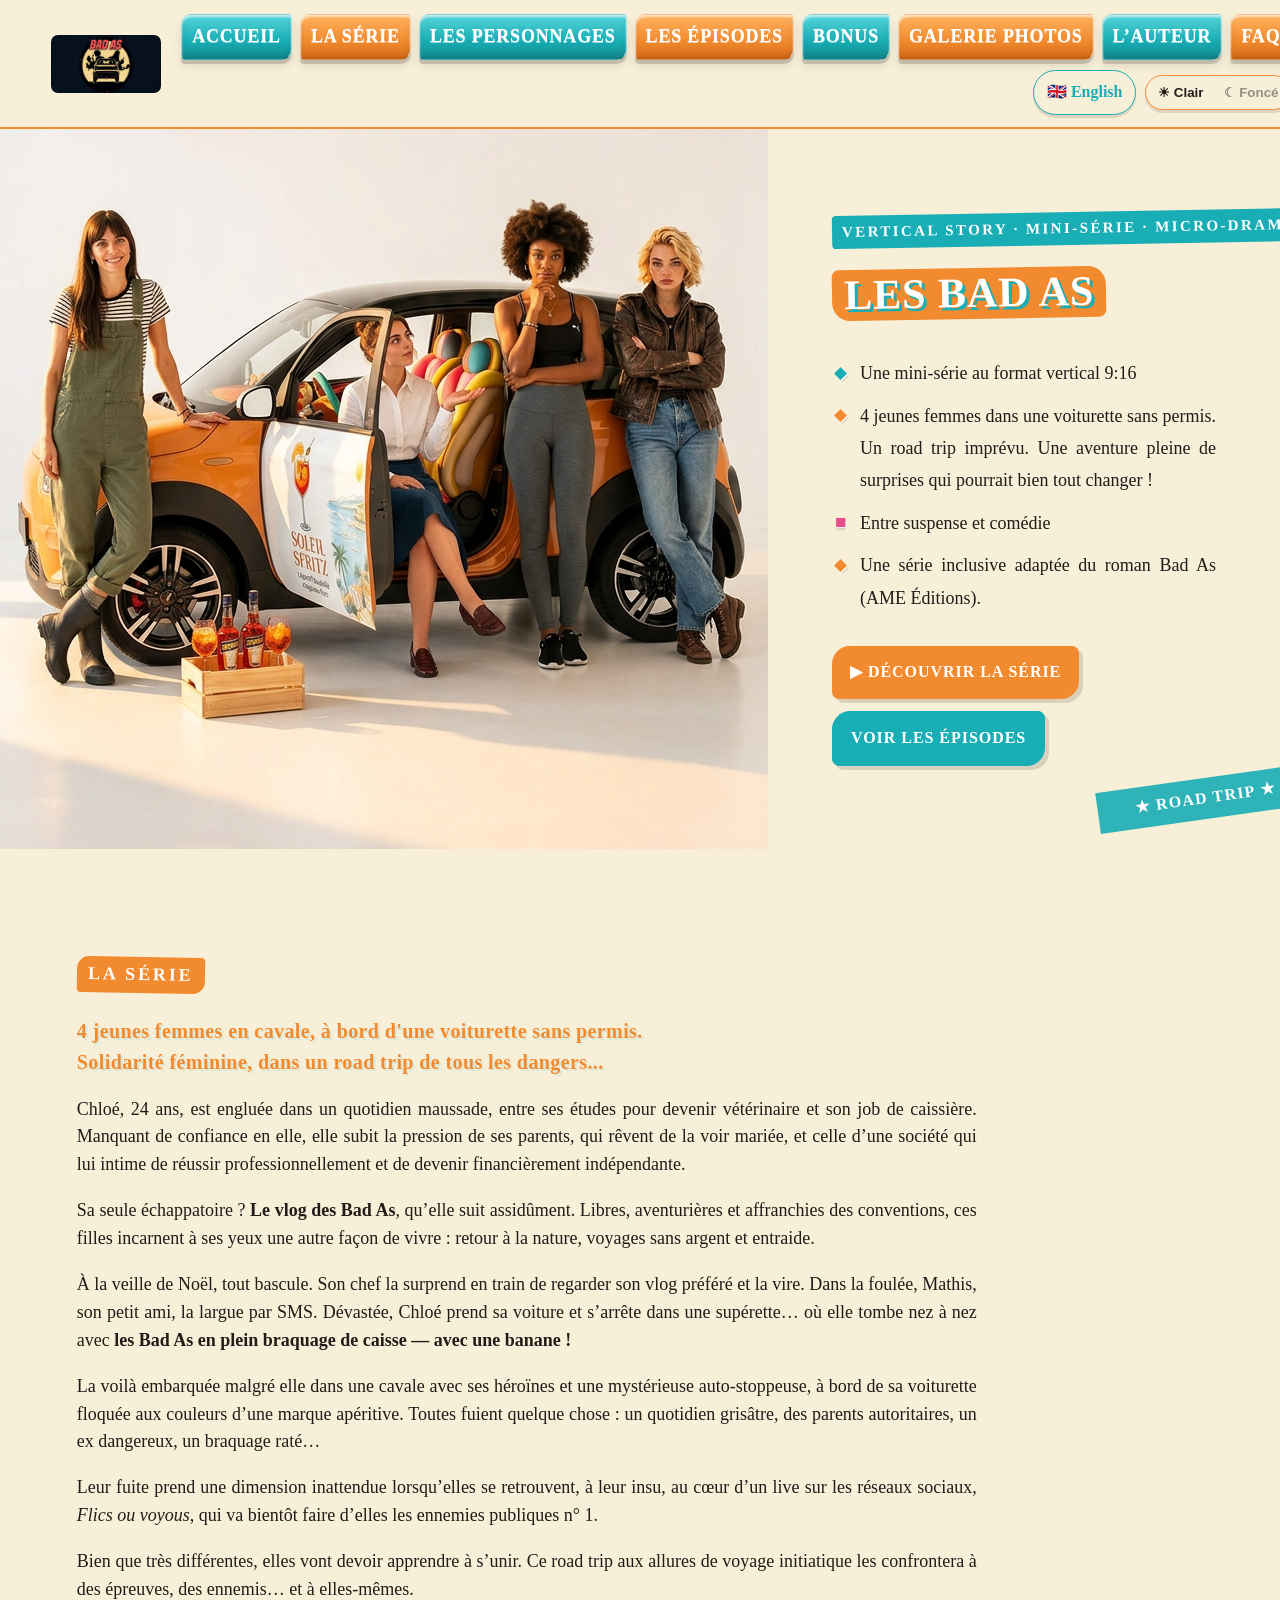
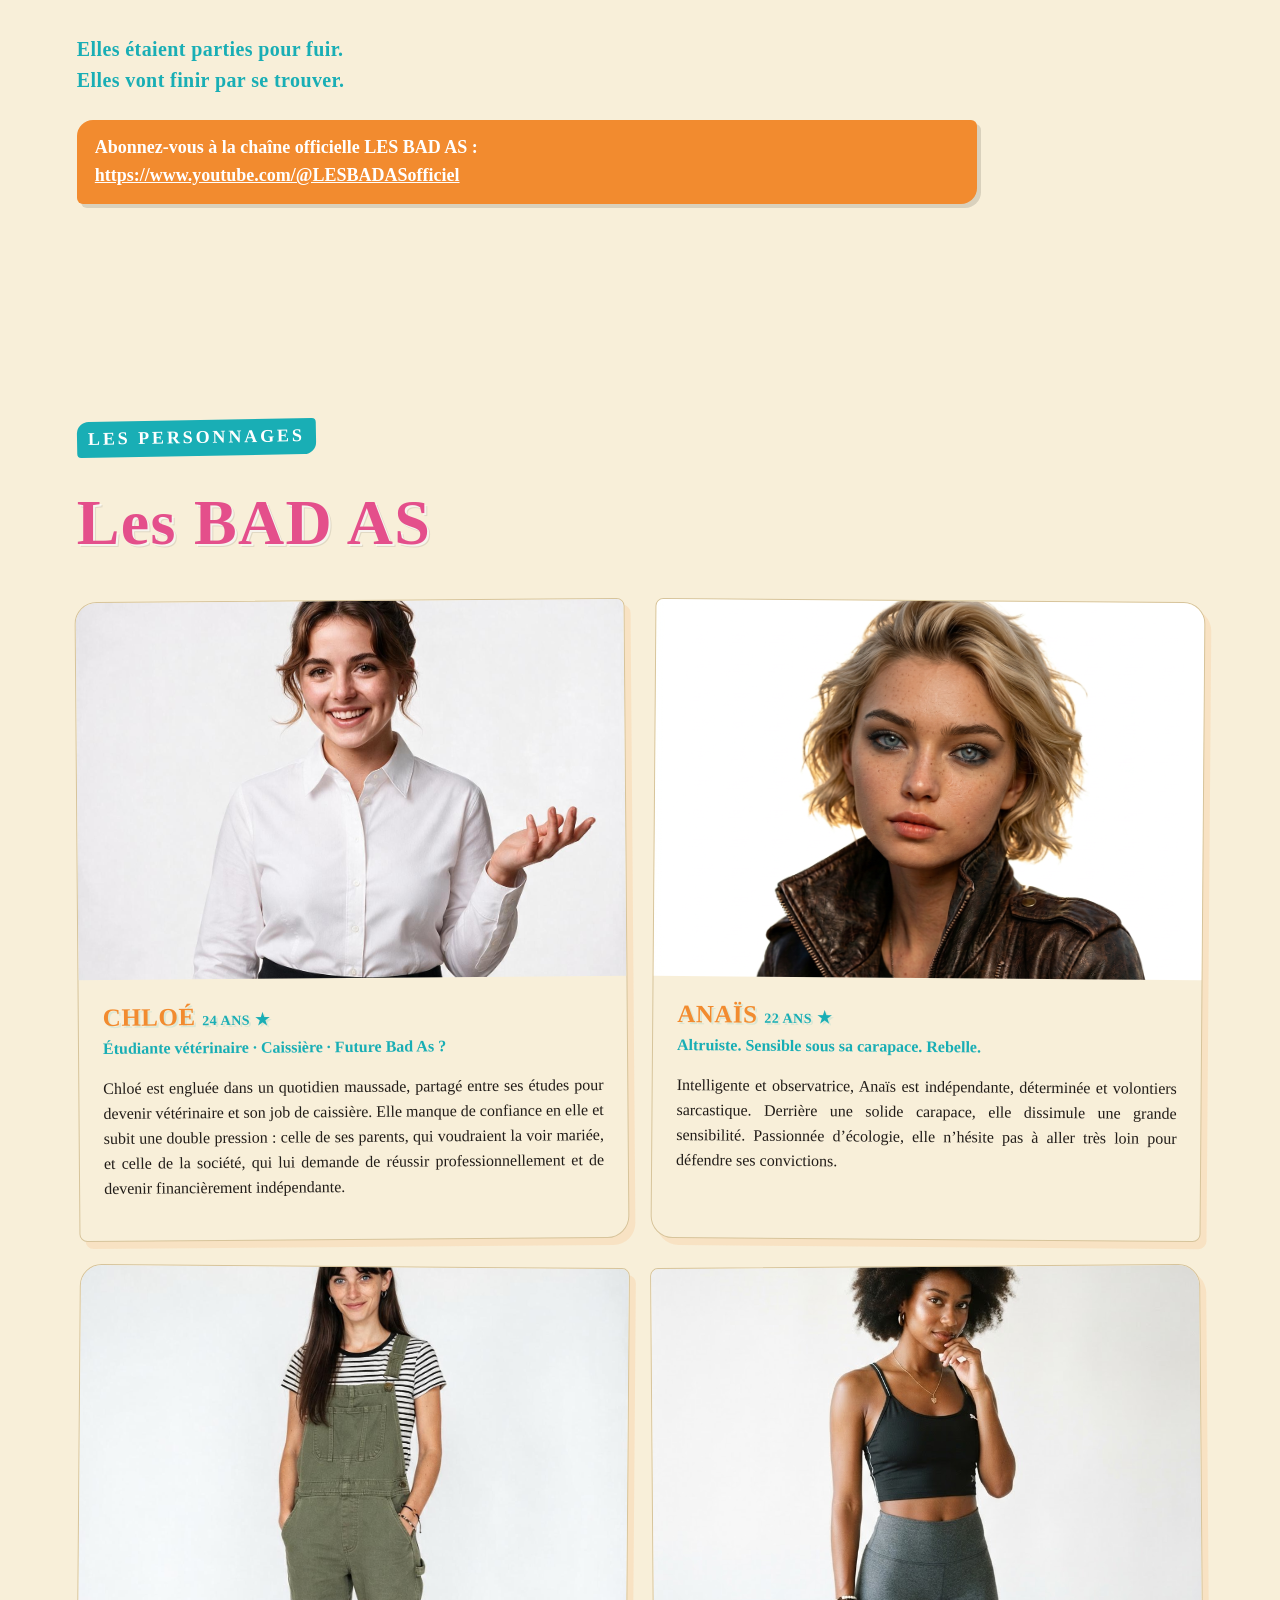
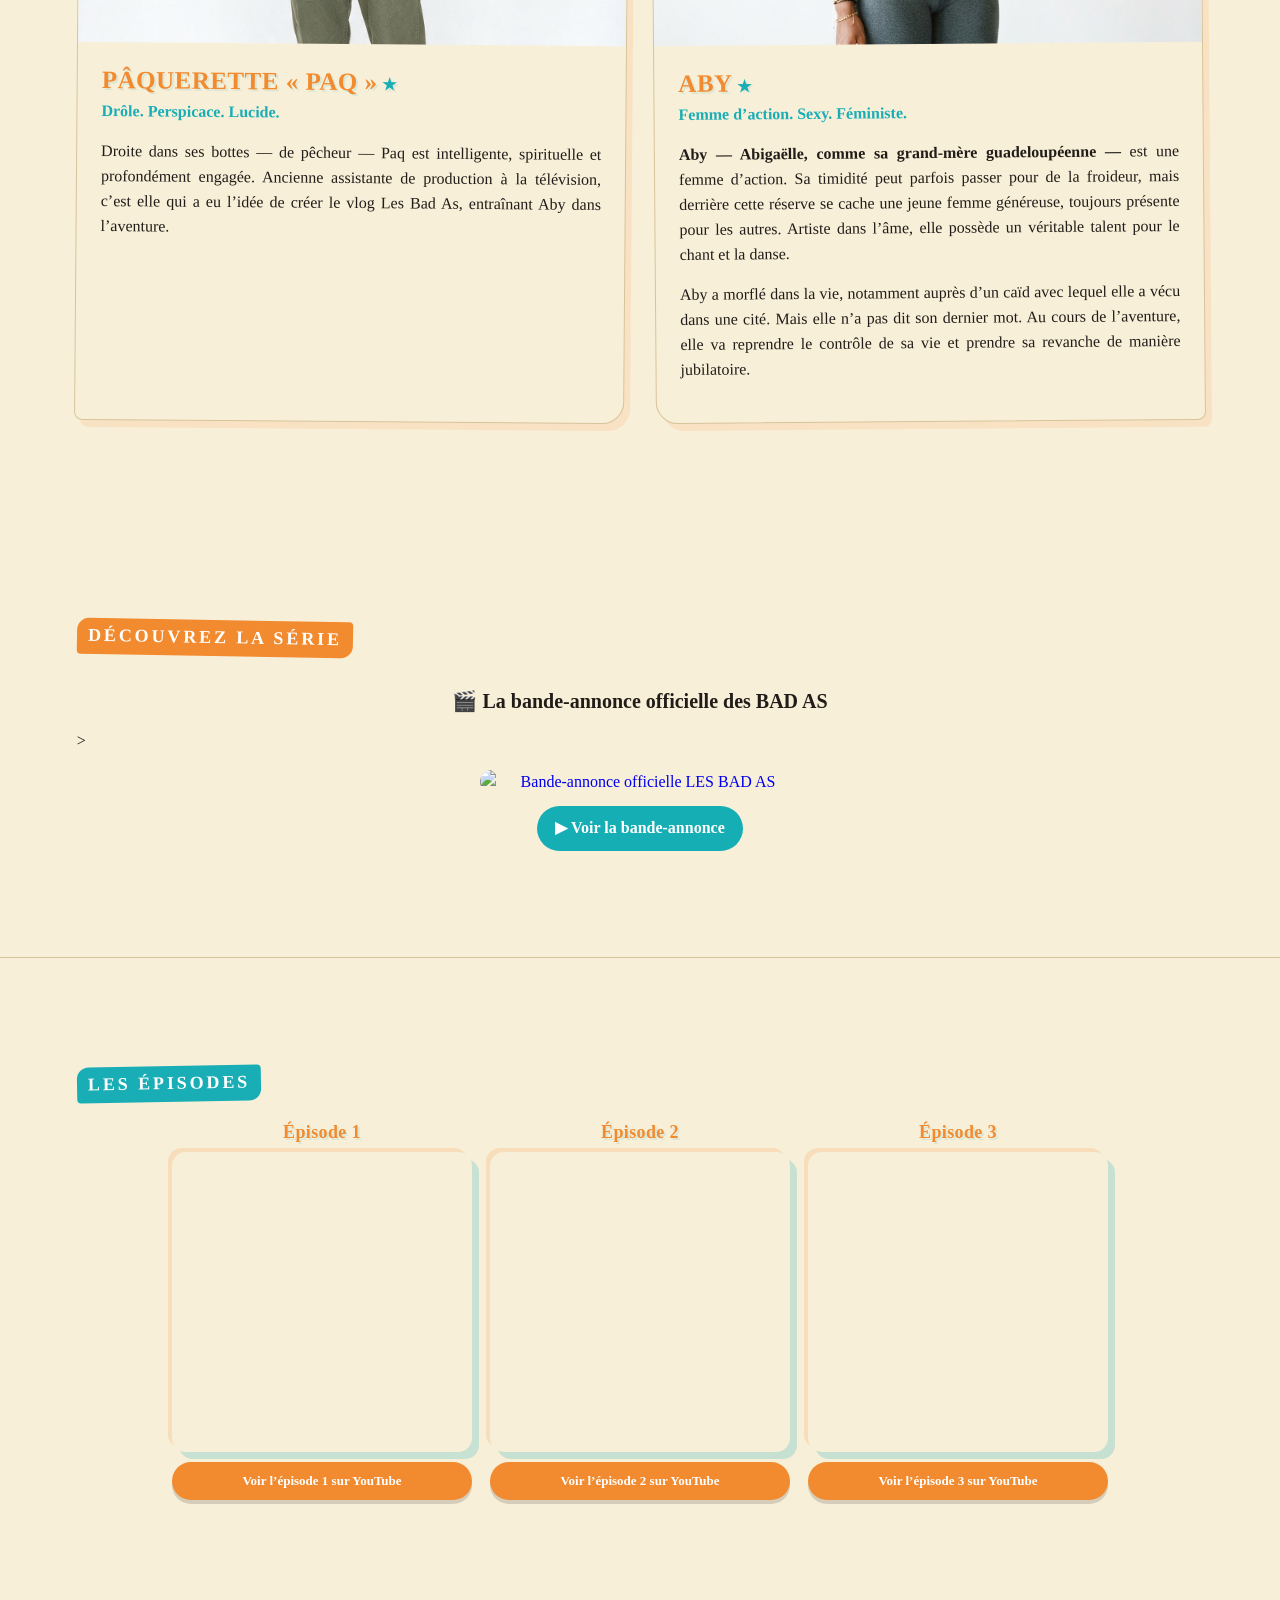
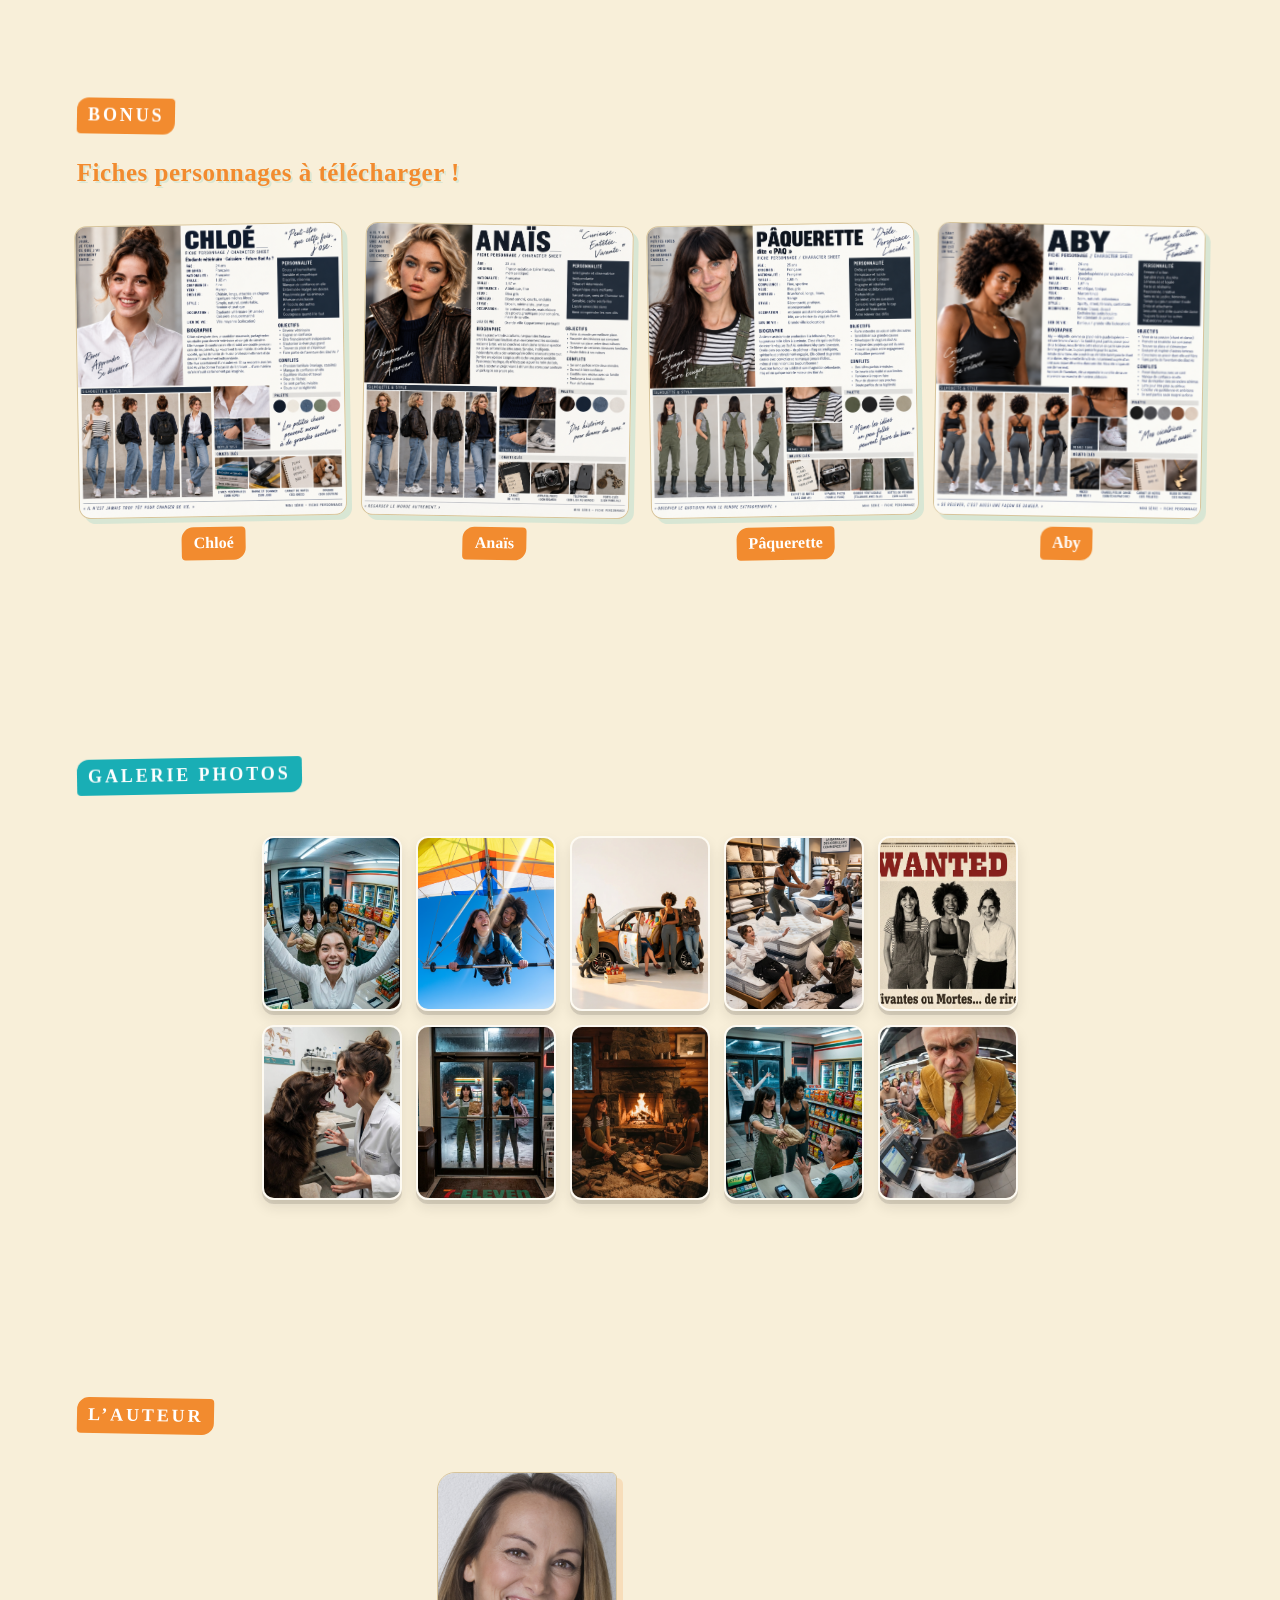
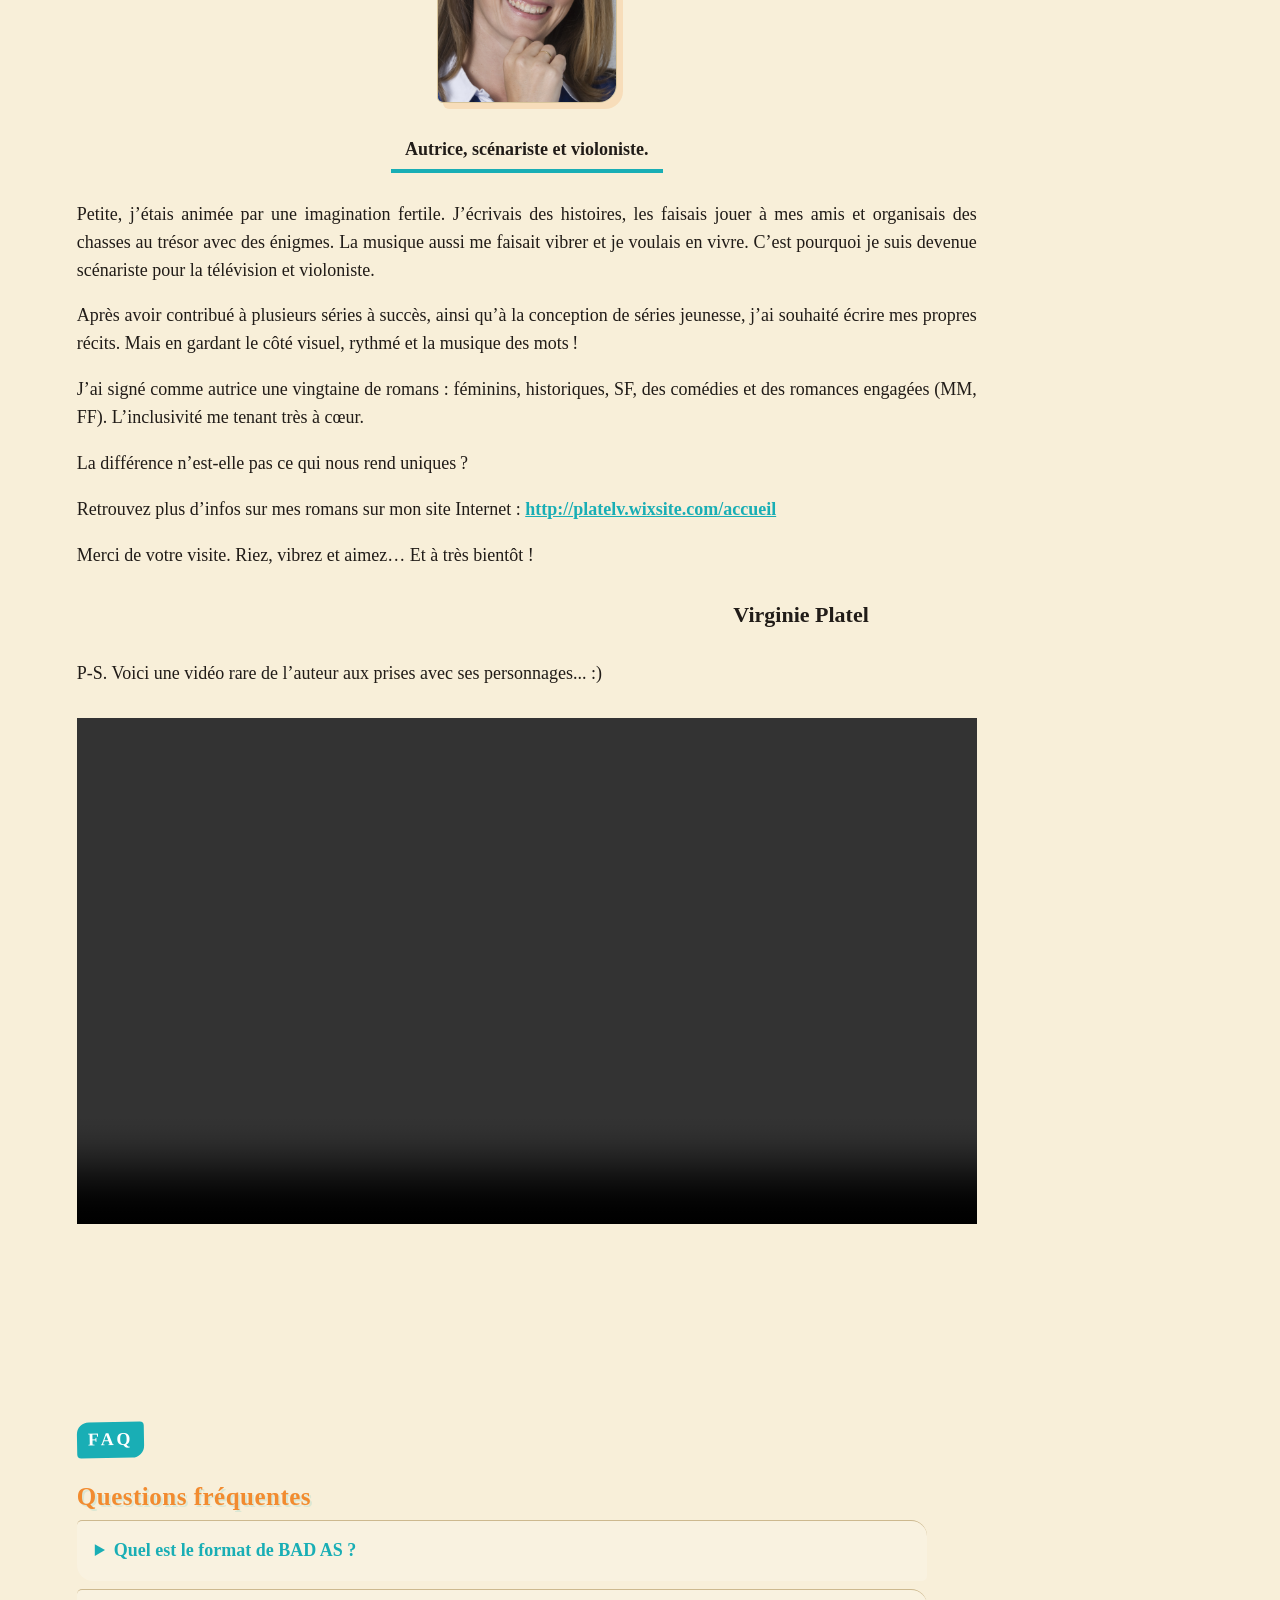
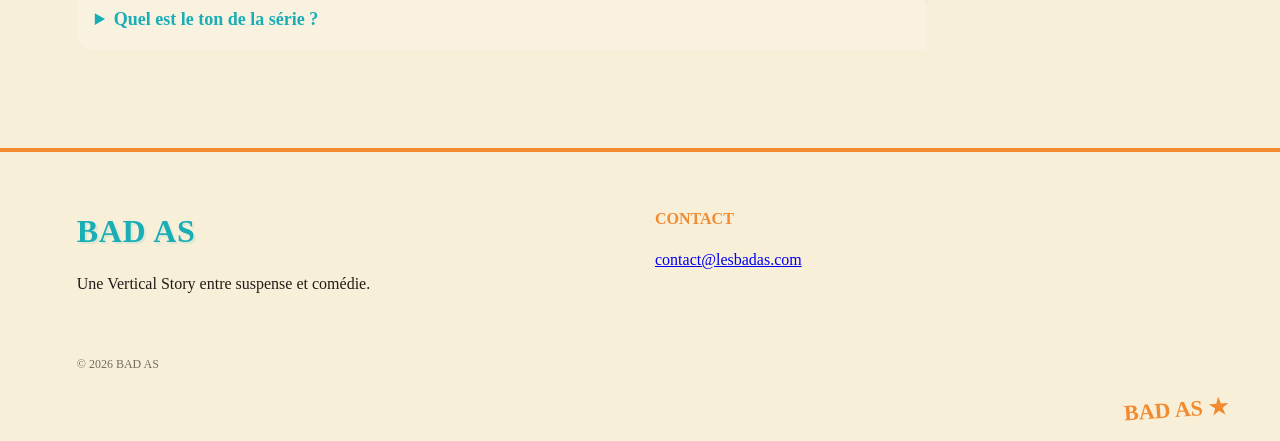
==== commit 36d9430e: "Update index.html" ====
--- a/index.html
+++ b/index.html
@@ -36,15 +36,21 @@
 <section id="bande-annonce" class="section">
   <p class="eyebrow">Découvrez la série</p>
   <h3 style="font-size: 20px; text-align: center; margin: 12px 0;">🎬 La bande-annonce officielle des BAD AS</h3>>
-<div style="width: 100%; max-width: 160px; margin: 12px auto;">
-    <iframe
-      src="https://www.youtube.com/embed/Oqb5FZpTFZc"
-      title="Bande-annonce officielle LES BAD AS"
-      style="width: 100%; aspect-ratio: 9 / 16; border: 0; border-radius: 12px;"
-      allow="accelerometer; autoplay; clipboard-write; encrypted-media; gyroscope; picture-in-picture; web-share"
-      allowfullscreen>
-    </iframe>
-  </div>
+
+<div style="max-width: 320px; margin: 16px auto; text-align: center;">
+  <a href="https://www.youtube.com/shorts/Oqb5FZpTFZc"
+     target="_blank"
+     rel="noopener noreferrer"
+     style="display: block; text-decoration: none;">
+    <img
+      src="https://img.youtube.com/vi/Oqb5FZpTFZc/hqdefault.jpg"
+      alt="Bande-annonce officielle LES BAD AS"
+      style="display: block; width: 100%; height: auto; border-radius: 12px;">
+    <span style="display: inline-block; margin-top: 12px; padding: 10px 18px; background: #16aeb5; color: white; border-radius: 24px; font-weight: bold;">
+      ▶ Voir la bande-annonce
+    </span>
+  </a>
+</div>
 </section>  <section id="episodes" class="section coming"><p class="eyebrow">Les épisodes</p><div class="episodes-grid">
 <article class="episode-card"><h2>Épisode 1</h2><div class="episode-video"><iframe src="https://www.youtube.com/embed/qtg-PCr-9Xs" title="BAD AS — Épisode 1" loading="lazy" allow="accelerometer; autoplay; clipboard-write; encrypted-media; gyroscope; picture-in-picture; web-share" allowfullscreen></iframe></div><p class="episode-youtube"><a href="https://www.youtube.com/watch?v=qtg-PCr-9Xs&amp;list=PLMABTcB6hFZA" target="_blank" rel="noopener">Voir l’épisode 1 sur YouTube</a></p></article>
 <article class="episode-card"><h2>Épisode 2</h2><div class="episode-video"><iframe src="https://www.youtube.com/embed/j_F7Ehw9FWA" title="BAD AS — Épisode 2" loading="lazy" allow="accelerometer; autoplay; clipboard-write; encrypted-media; gyroscope; picture-in-picture; web-share" allowfullscreen></iframe></div><p class="episode-youtube"><a href="https://www.youtube.com/watch?v=j_F7Ehw9FWA&amp;list=PLMABTcB6hFZA&amp;index=2" target="_blank" rel="noopener">Voir l’épisode 2 sur YouTube</a></p></article>
